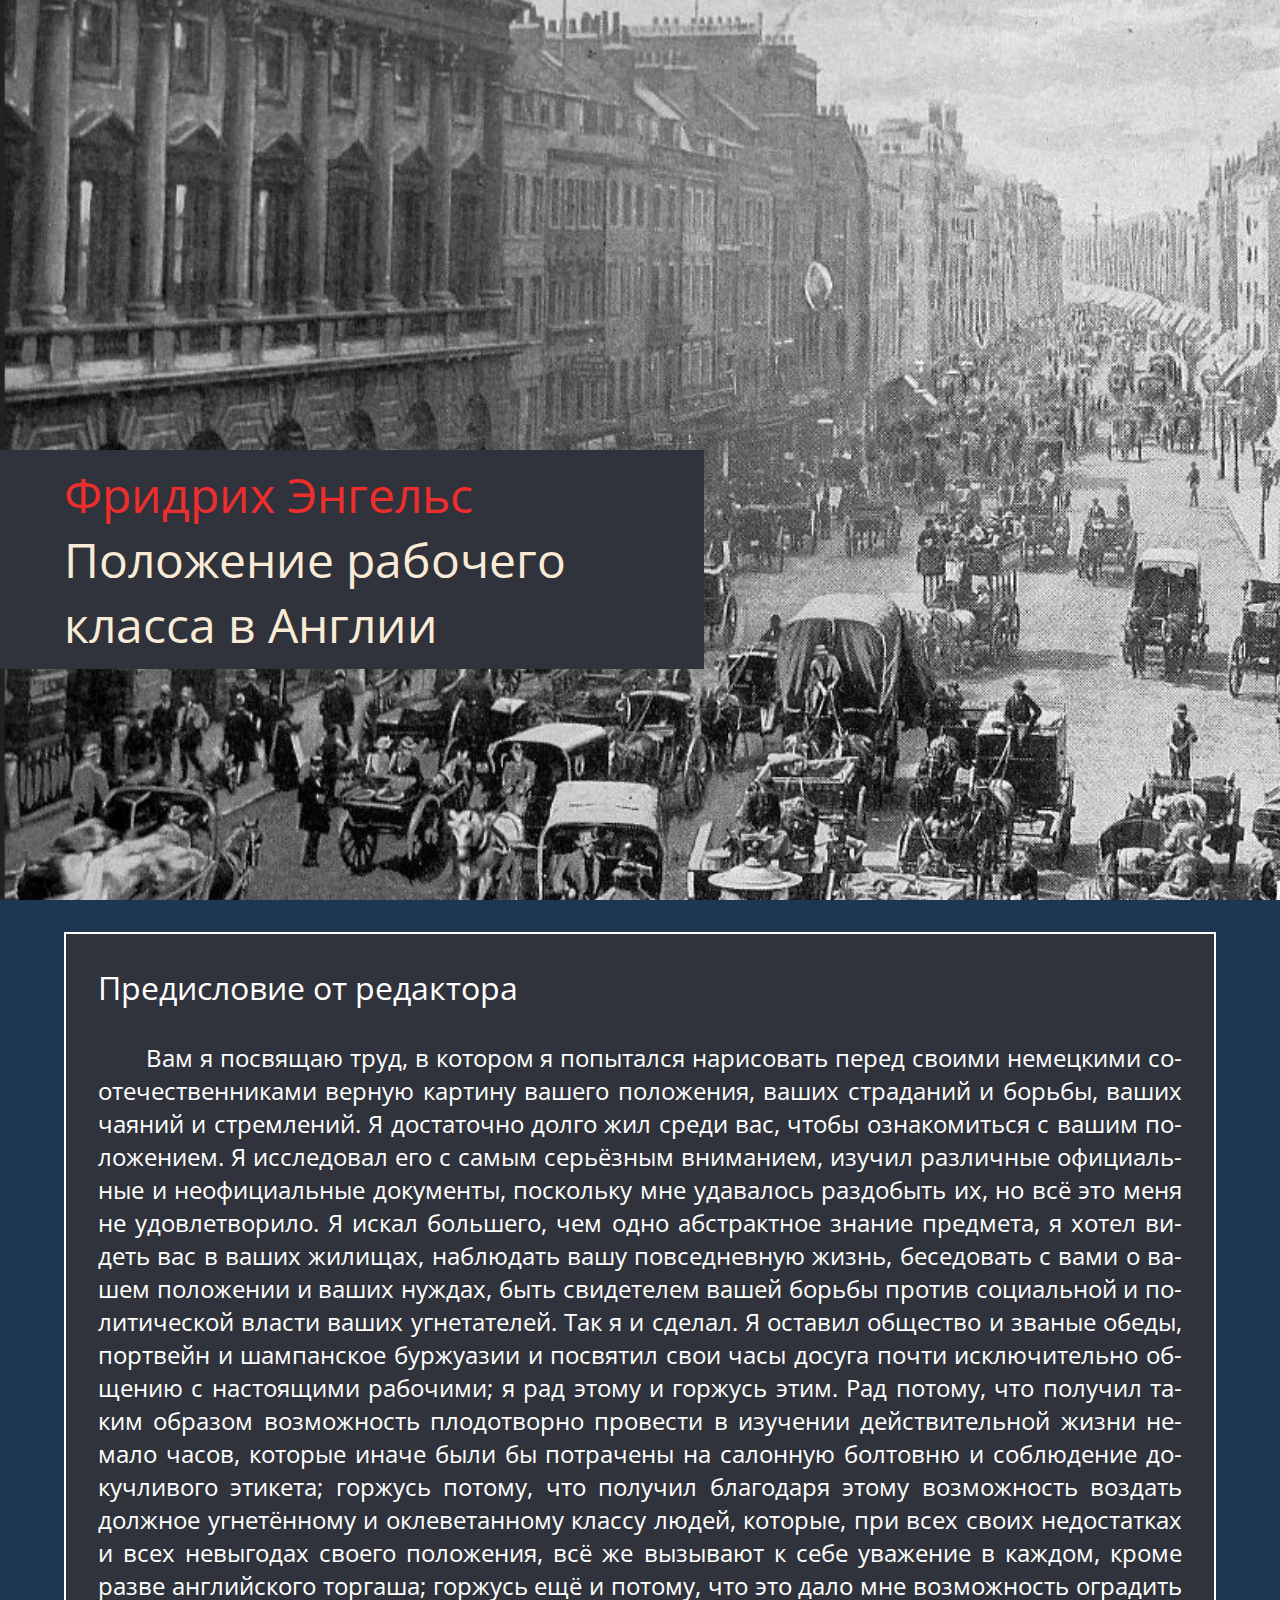
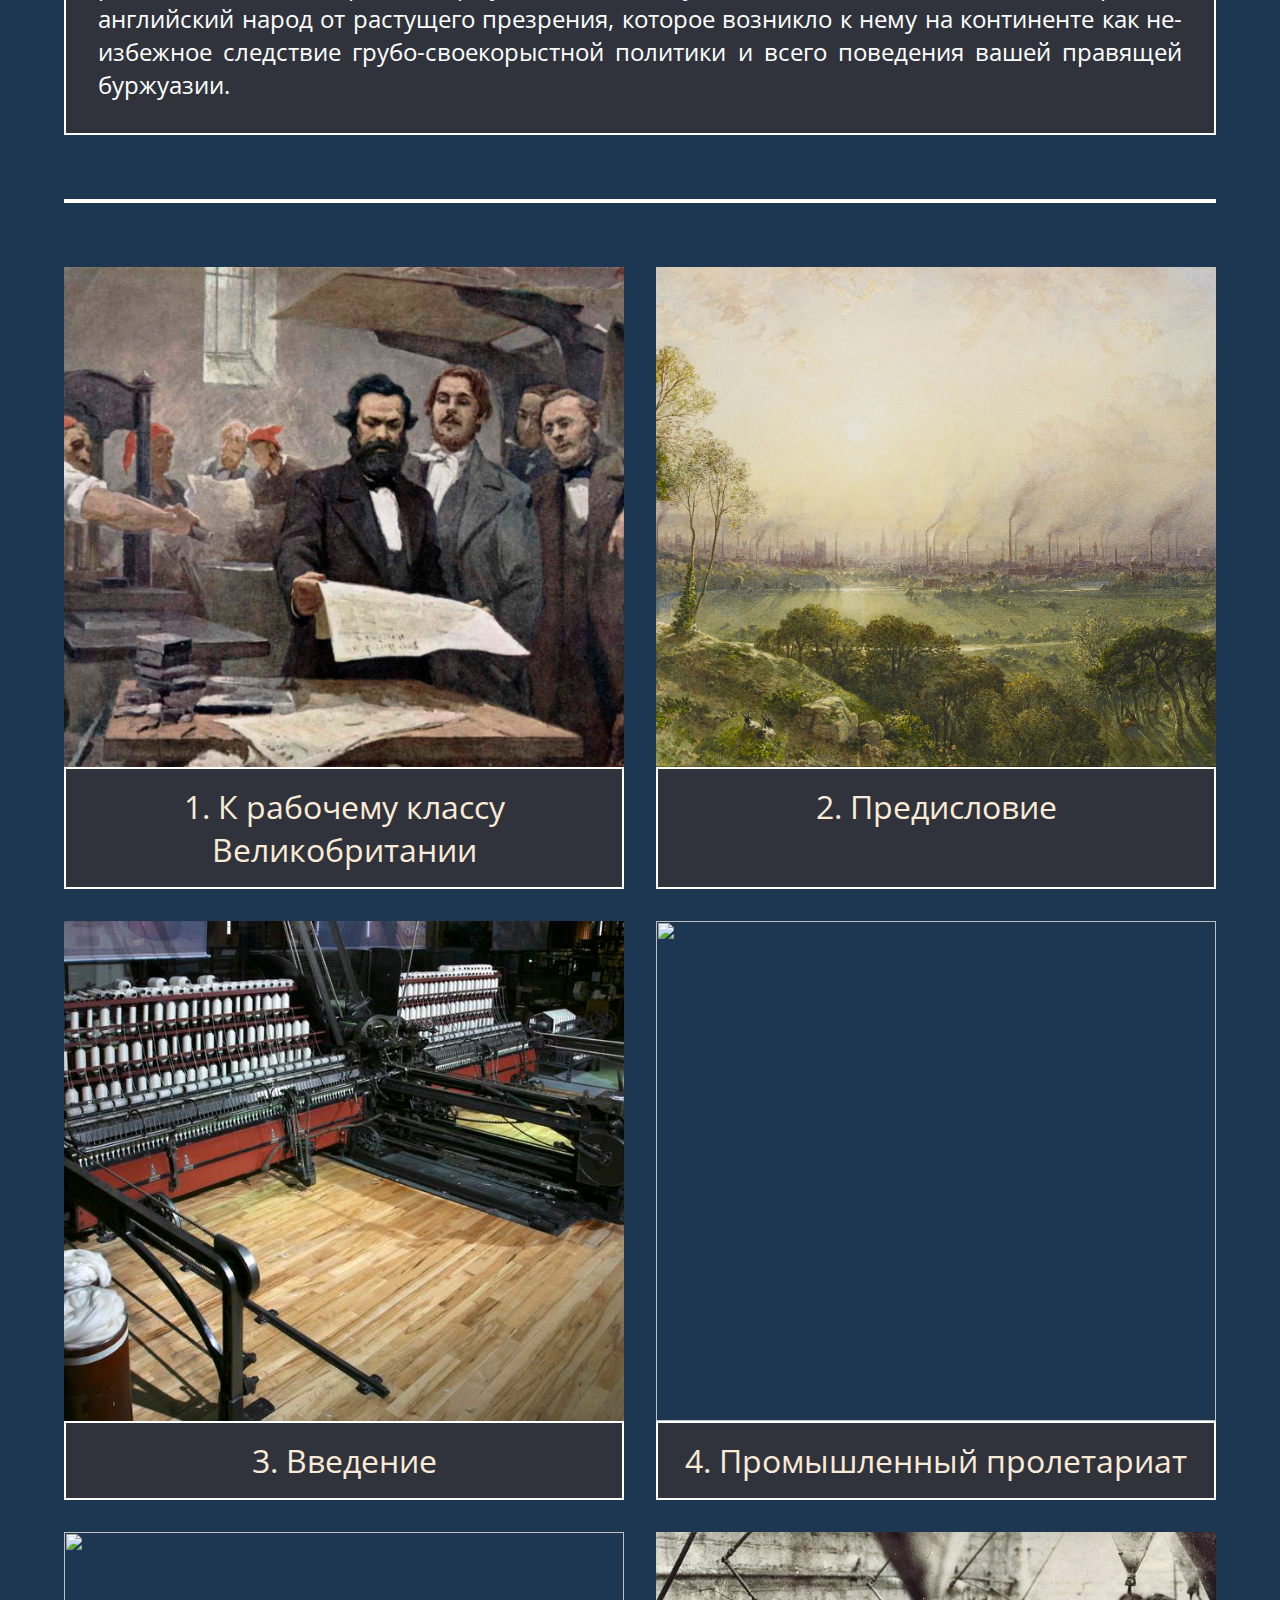
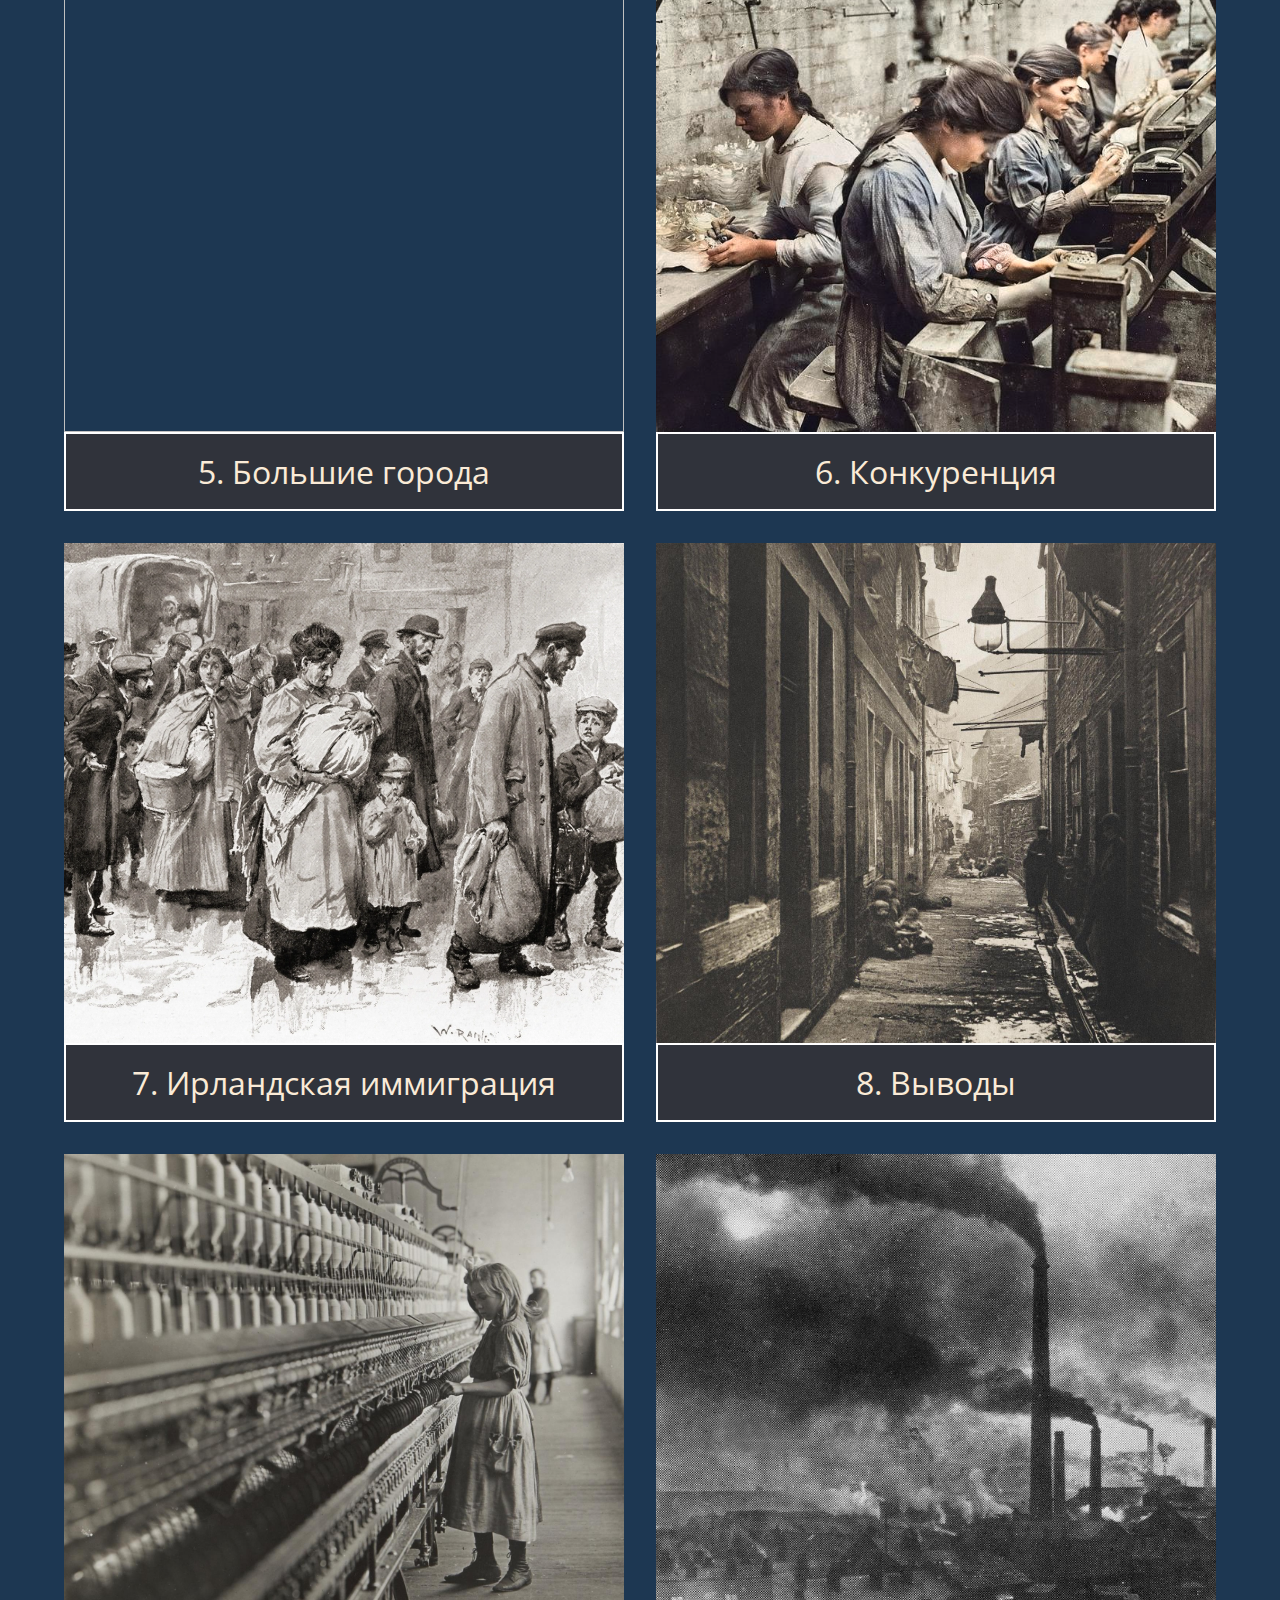
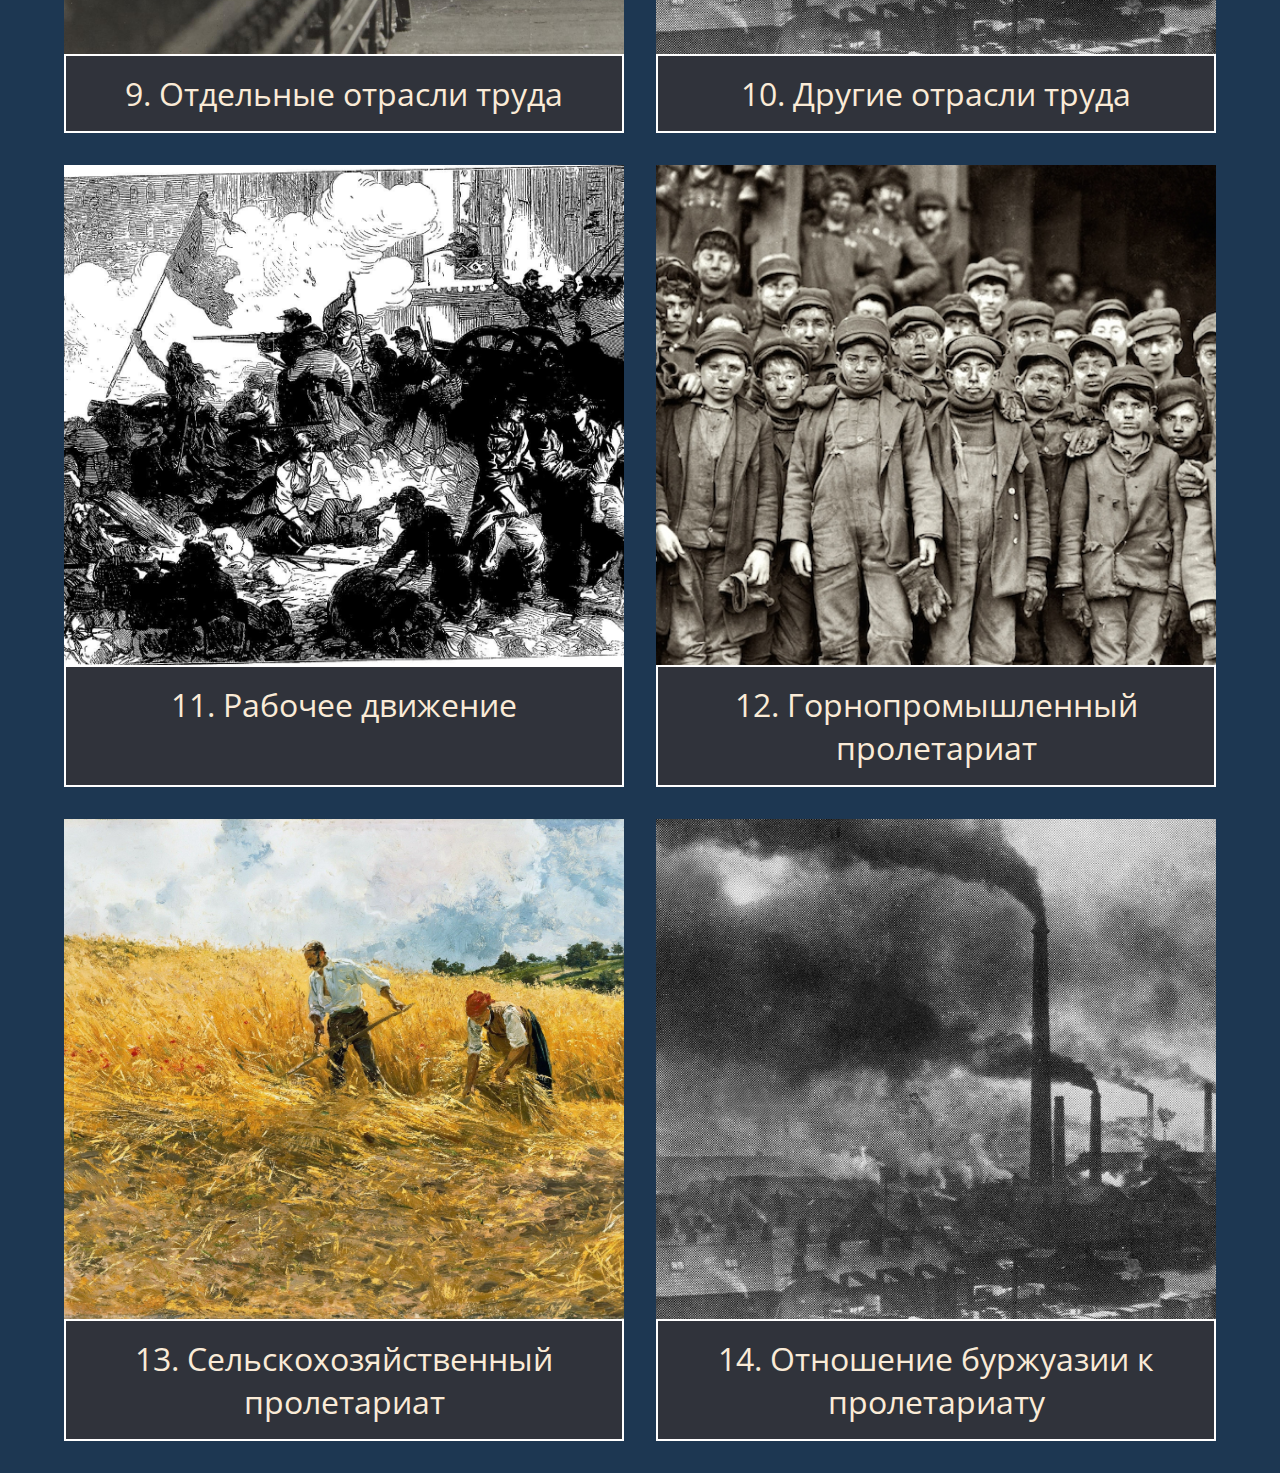
==== index.html @ 598a9b86 "fixes" ====
<!DOCTYPE html>
<html lang="ru">

<head>
    <meta charset="utf-8">

    <link rel="stylesheet" href="style.css">
    
    <link rel="preconnect" href="https://fonts.googleapis.com">
    <link rel="preconnect" href="https://fonts.gstatic.com" crossorigin>
    <link href="https://fonts.googleapis.com/css2?family=Open+Sans:wght@500&display=swap" rel="stylesheet"> 

    <title>Фридрих Энгельс. Положение рабочего класса в Англии</title>
</head>

<body>
<div class="book_header">
    <div class="book_header_inner">
        <p class="book_author">Фридрих Энгельс</p>
        <p class="book_name">Положение рабочего класса в Англии</p>
    </div>
</div>

<div class="foreword">
    <div class="foreword_header">
        Предисловие от редактора
    </div>
    
    <div class="foreword_text">
        Вам я посвящаю труд, в котором я попытался нарисовать перед своими немецкими соотечественниками верную картину вашего положения, ваших страданий и борьбы, ваших чаяний и стремлений. Я достаточно долго жил среди вас, чтобы ознакомиться с вашим положением. Я исследовал его с самым серьёзным вниманием, изучил различные официальные и неофициальные документы, поскольку мне удавалось раздобыть их, но всё это меня не удовлетворило. Я искал большего, чем одно абстрактное знание предмета, я хотел видеть вас в ваших жилищах, наблюдать вашу повседневную жизнь, беседовать с вами о вашем положении и ваших нуждах, быть свидетелем вашей борьбы против социальной и политической власти ваших угнетателей. Так я и сделал. Я оставил общество и званые обеды, портвейн и шампанское буржуазии и посвятил свои часы досуга почти исключительно общению с настоящими рабочими; я рад этому и горжусь этим. Рад потому, что получил таким образом возможность плодотворно провести в изучении действительной жизни немало часов, которые иначе были бы потрачены на салонную болтовню и соблюдение докучливого этикета; горжусь потому, что получил благодаря этому возможность воздать должное угнетённому и оклеветанному классу людей, которые, при всех своих недостатках и всех невыгодах своего положения, всё же вызывают к себе уважение в каждом, кроме разве английского торгаша; горжусь ещё и потому, что это дало мне возможность оградить английский народ от растущего презрения, которое возникло к нему на континенте как неизбежное следствие грубо-своекорыстной политики и всего поведения вашей правящей буржуазии. 
    </div>
</div>

<div class="border"></div>

<div class="contents">
    <a href="chapters/chapter_1.html"  class="content_box">
        <div class="mini_chapter_image">
            <img src="pictures/MarxEngels.jpg" />
        </div>

        <div class="content_chapter">
            1. К рабочему класcу Великобритании
        </div>
    </a>

    <a href="chapters/chapter_2.html"  class="content_box">
        <div class="mini_chapter_image">
            <img src="pictures/manchester.jpg" />
        </div>

        <div class="content_chapter">
            2. Предисловие
        </div>
    </a>

    <a href="chapters/chapter_3.html"  class="content_box">
        <div class="mini_chapter_image">
            <img src="pictures/The_Spinning_Mule.jpg" />
        </div>
        
        <div class="content_chapter">
            3. Введение
        </div>
    </a>

    <a href="chapters/chapter_4.html"  class="content_box">
        <div class="mini_chapter_image">
            <img src="pictures/mill.jpg" />
        </div>

        <div class="content_chapter">
            4. Промышленный пролетариат
        </div>
    </a>

    <a href="chapters/chapter_5.html"  class="content_box">
        <div class="mini_chapter_image">
            <img src="pictures/John_MacVicar_Anderson_Parlament.jpg" />
        </div>

        <div class="content_chapter">
            5. Большие города
        </div>
    </a>

    <a href="chapters/chapter_6.html"  class="content_box">
        <div class="mini_chapter_image">
            <img src="pictures/womens.jpg" />
        </div>

        <div class="content_chapter">
            6. Конкуренция
        </div>
    </a>

    <a href="chapters/chapter_7.html"  class="content_box">
        <div class="mini_chapter_image">
            <img src="pictures/refugees.webp" />
        </div>

        <div class="content_chapter">
            7. Ирландская иммиграция
        </div>
    </a>

    <a href="chapters/chapter_8.html"  class="content_box">
        <div class="mini_chapter_image">
            <img src="pictures/glasgow_1.jpg" />
        </div>

        <div class="content_chapter">
            8. Выводы
        </div>
    </a>

    <a href="chapters/chapter_9.html"  class="content_box">
        <div class="mini_chapter_image">
            <img src="pictures/child_2.jpg" />
        </div>

        <div class="content_chapter">
            9. Отдельные отрасли труда
        </div>
    </a>

    <a href="chapters/chapter_10.html"  class="content_box">
        <div class="mini_chapter_image">
            <img src="pictures/london.avif" />
        </div>

        <div class="content_chapter">
            10. Другие отрасли труда
        </div>
    </a>

    <a href="chapters/chapter_11.html"  class="content_box">
        <div class="mini_chapter_image">
            <img src="pictures/workers.jpg" />
        </div>

        <div class="content_chapter">
            11. Рабочее движение
        </div>
    </a>

    <a href="chapters/chapter_12.html"  class="content_box">
        <div class="mini_chapter_image">
            <img src="pictures/miners.jpg" />
        </div>

        <div class="content_chapter">
            12. Горнопромышленный пролетариат
        </div>
    </a>


    <a href="chapters/chapter_13.html"  class="content_box">
        <div class="mini_chapter_image">
            <img src="pictures/harvest.jpg" />
        </div>

        <div class="content_chapter">
            13. Сельскохозяйственный пролетариат
        </div>
    </a>

    <a href="chapters/chapter_14.html"  class="content_box">
        <div class="mini_chapter_image">
            <img src="pictures/london.avif" />
        </div>

        <div class="content_chapter">
            14. Отношение буржуазии к пролетариату
        </div>
    </a>

</div>
</body>
</html>
---- style.css ----
html, body, div, p
{
    margin: 0;
	padding: 0;
	border: 0;
    outline: 0;

    scroll-behavior: smooth;
}

body 
{
    background-color: #1D3752;
    font-family: 'Open Sans', 'DejaVu Sans', sans-serif;
}

/* ТИТУЛЬНАЯ СТРАНИЦА */
.book_header_inner
{    
    background-color: #30333B;
    color: antiquewhite;

    padding-left: 5%;

    width: 50%;

    font-size: 3rem;

    text-align: left;
}

.book_header 
{
    padding-top: 50vh;
    /* padding-bottom: 15em; */
    background-image: url("pictures/book_header.jpg");
    background-size: cover;

    margin-bottom: 2em;    
    height: 50vh;
}

.book_image
{
    width: 100%;
    object-fit: cover;
    font-size: 0;
}

.contents
{
    display: grid;
    grid-template-columns: 1fr 1fr;
    grid-template-rows: max-content;
    grid-column-gap: 1em;
    grid-row-gap: 1em;

    text-align: left;

    /* background-color: #30333B; */
    color: antiquewhite;

    padding: 2em 5% 1em 5%;

    font-size: 200%;
}

.content_box
{
    display: flex;
    flex-flow: column;
    height: 100%;
}

.content_box:hover
{
    transform: scale(1.01);
    filter: brightness(50%);
}

a:link
{
    color: antiquewhite;
    text-decoration: none;
}

a:visited
{
    color: antiquewhite;
    text-decoration: none;
}

.mini_chapter_image
{
    font-size: 0;
}



.mini_chapter_image > img
{
    width: 100%;
    height: 500px;
    object-fit: cover;
}

.content_chapter
{
    display: block;

    background-size: cover;

    background-color: #30333B;

    border-color: white;
    border-style: solid;
    border-width: 2px;

    padding: 0.5em;
    /* margin-bottom: 2em; */

    text-align: center;
    height: 100%;
}

/* #chapter_1
{
    background-image: url("pictures/london.avif");
} */

.author_picture
{
    padding: 4.0%;
}

ol
{
    display: inline-block;
}

ol > li
{
    padding: 1.0%;
}

.book_author
{
    padding-top: 0.25em;
    color: #EE2D2D;
}

.book_name
{
    padding-bottom: 0.25em;
}

.foreword 
{
    padding: 2em;

    margin-left: 5%;
    margin-right: 5%;

    border-style: solid;
    border-width: 2px;
    border-color: white;

    background-color: #30333B;
    color: white;
}

.foreword_header
{
    font-size: 200%;

    padding-bottom: 1em;

    /* border-style: solid;
    border-width: 1px;
    border-color: white; */
}

.foreword_text
{
    font-size: 150%;
    text-indent: 2em;
    text-align: justify;

    hyphens: auto;
    -webkit-hyphens: auto;
    -moz-hyphens: auto;
    -ms-hyphens: auto;
}

.border
{
    margin-top: 4em;
    margin-left: 5%;
    margin-right: 5%;

    border-style: solid;
    border-width: 2px;
    border-color: white;
}

/* ОСНОВНАЯ ЧАСТЬ */
/*  */
.chapter_image
{
    margin: 1% 2% 0% 2%;
    font-size: 0;
    background-color: #F4F4F4;

    border-style: solid;
    border-width: 1px;
    box-shadow: 7px 7px 5px #B7B7B7;
}

.chapter_image > img
{
    width: 100%;
    object-fit: cover;
}

/*  */
.chapter {
    background-color: #F4F4F4;

    margin: 0 2% 2% 2%;
    padding: 2.0%;

    font-size: 1.5em;
    text-align: justify;

    hyphens: auto;
    -webkit-hyphens: auto;
    -moz-hyphens: auto;
    -ms-hyphens: auto;

    border-style: solid;
    border-width: 1px;
    box-shadow: 7px 7px 5px #B7B7B7;
}
  
/*  */
.header
{
    padding-bottom: 0.5%;

    font-size: 200%;
    border-bottom-style: solid;
    border-bottom-width: 2px;

    text-align: left;
}


/*  */
.inline_citation
{
    background-color: #424550;
    color: antiquewhite;

    padding: 0.25%;
    margin: 0.25%;

    /* display: inline-block; */
}

.chapter > .paragraph, .first_paragraph {
    /* word-spacing: 100%; */

    margin-top: 1.5em;
    text-indent: 2.2em;
}

.chapter > .first_paragraph
{
    margin-top: 1.0em;
}

/*  */
.citation
{
    display: block;
    background-color: #424550;
    color: antiquewhite;

    box-shadow: 0px 0px 7px #505050;

    padding: 2.0%;
    margin-left: -2%;
    margin-right: -2%;

    margin-top: 1.5em;
    /* margin-bottom: 1em; */

    /* border-style: solid;
    border-width: 2px 0 2px 0; */

    /* width: 90%; */
    /* font-size: 0.9em; */
    text-indent: 0;

    hyphens: auto;
    -webkit-hyphens: auto;
    -moz-hyphens: auto;
    -ms-hyphens: auto;
}

.first_paragraph::first-letter {
    font-size: 200%;
    background-color: #424550;
    color: antiquewhite;
    padding: 0.1em;
    padding-top: 0.1em;
    padding-bottom: 0.1em;
    margin: 0.1em;
}

.grid-2-2
{
    display: flex;
    flex-wrap: wrap;
}

.picture
{
    display: block;
    float: right;
    /* padding: 0.5%; */
    margin: 1.5em 0 0.5em 1em;

    /* background-color: antiquewhite; */
    width: 50%;
}

.small_picture
{
    width: 30%;
}

.small_picture_40
{
    width: 40%;
}

.small_picture_50
{
    width: 50%;
}

.full_picture
{
    width: 100%;
    float: none;
    margin: 1em 0 1em 0;
}

.picture_description
{
    font-size: 0.9em;
    padding: 0.5em 1em 0em 1em;
}

.to_left
{
    float: left;
    margin: 2% 2% 1% 0%;
    margin: 1.5em 1em 0.5em 0;
}

.picture > img
{
    width: 100%; 
    height: auto; 
}

table
{
    font-size: 1.25em;
    width: 80%;
    margin-top: 2%;
    margin-bottom: 2%; 
    margin-left: auto;
    margin-right: auto;
}

.superscript
{
    vertical-align: super;
    font-size: 0.7em;
}

.notes_header
{
    text-align: center;
    font-size: 150%;

    border-top-style: solid;
    border-top-width: 2px;
    border-top-color: black;

    margin-top: 1em;
    padding-top: 1em;
    padding-bottom: 0.5em;
}

@media only screen and (max-width: 1024px) {
    .header
    {
        /* font-size: 150%; */
        hyphens: auto;
    }

    .picture {
        float: none;
        margin: 1em -2% 0.5em -2%;
        width: auto;
    }

    .small_picture
    {
        margin-left: auto;
        margin-right: auto;
        width: 80%;
    }

    .to_left
    {
        float: none;
    }

    .citation
    {
        width: auto;
    }

    .chapter > .paragraph, .first_paragraph {
        margin-top: 2.0em;
        text-indent: 3.0em;
    }

    .small_header
    {
        font-size: 150%;
    }

    .book_header
    {
        padding-top: 15em;
        padding-bottom: 15em;
        height: auto;
    }

    .book_header_inner
    {
        width: auto;
    }
    
    .chapter
    {
        font-size: 1.75em;
    }

    .contents
    {
        grid-template-columns: 1fr;
        padding: 1.33em 5% 1em 5%;
        font-size: 300%;
    }
}
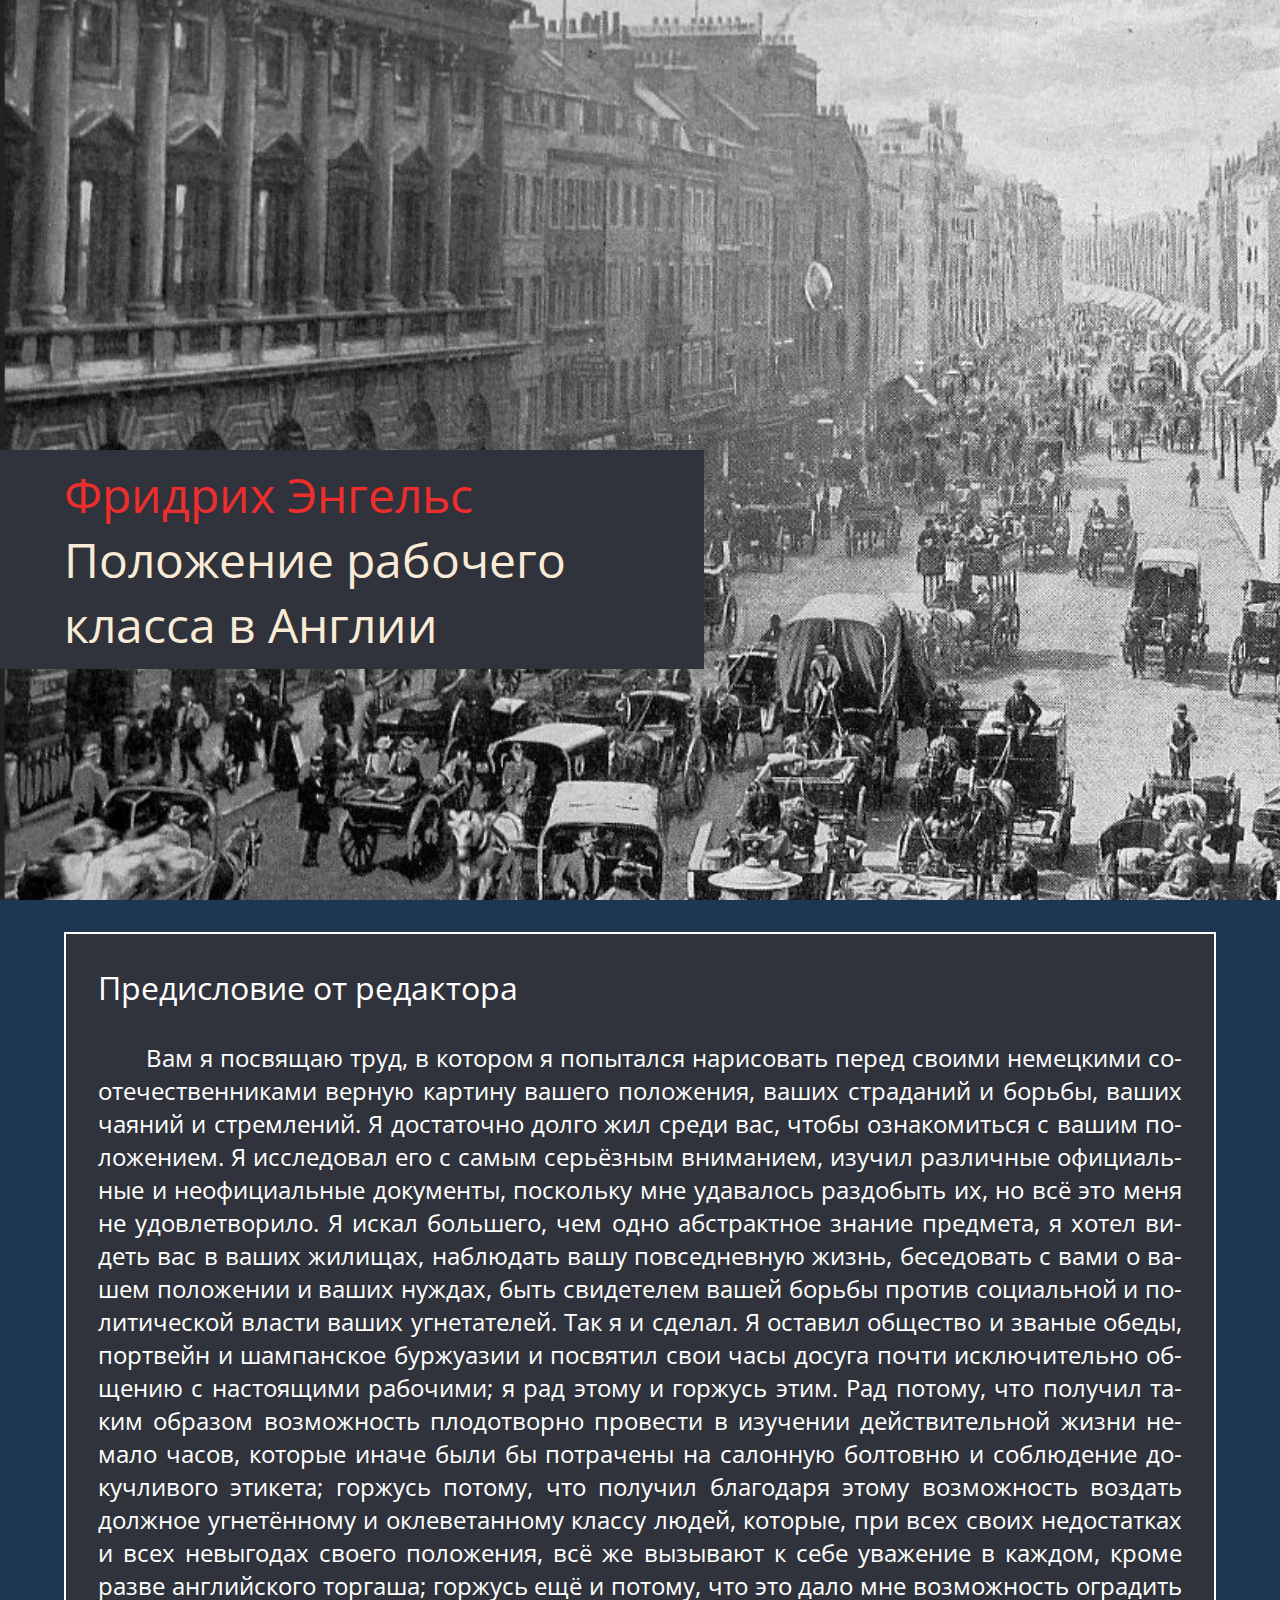
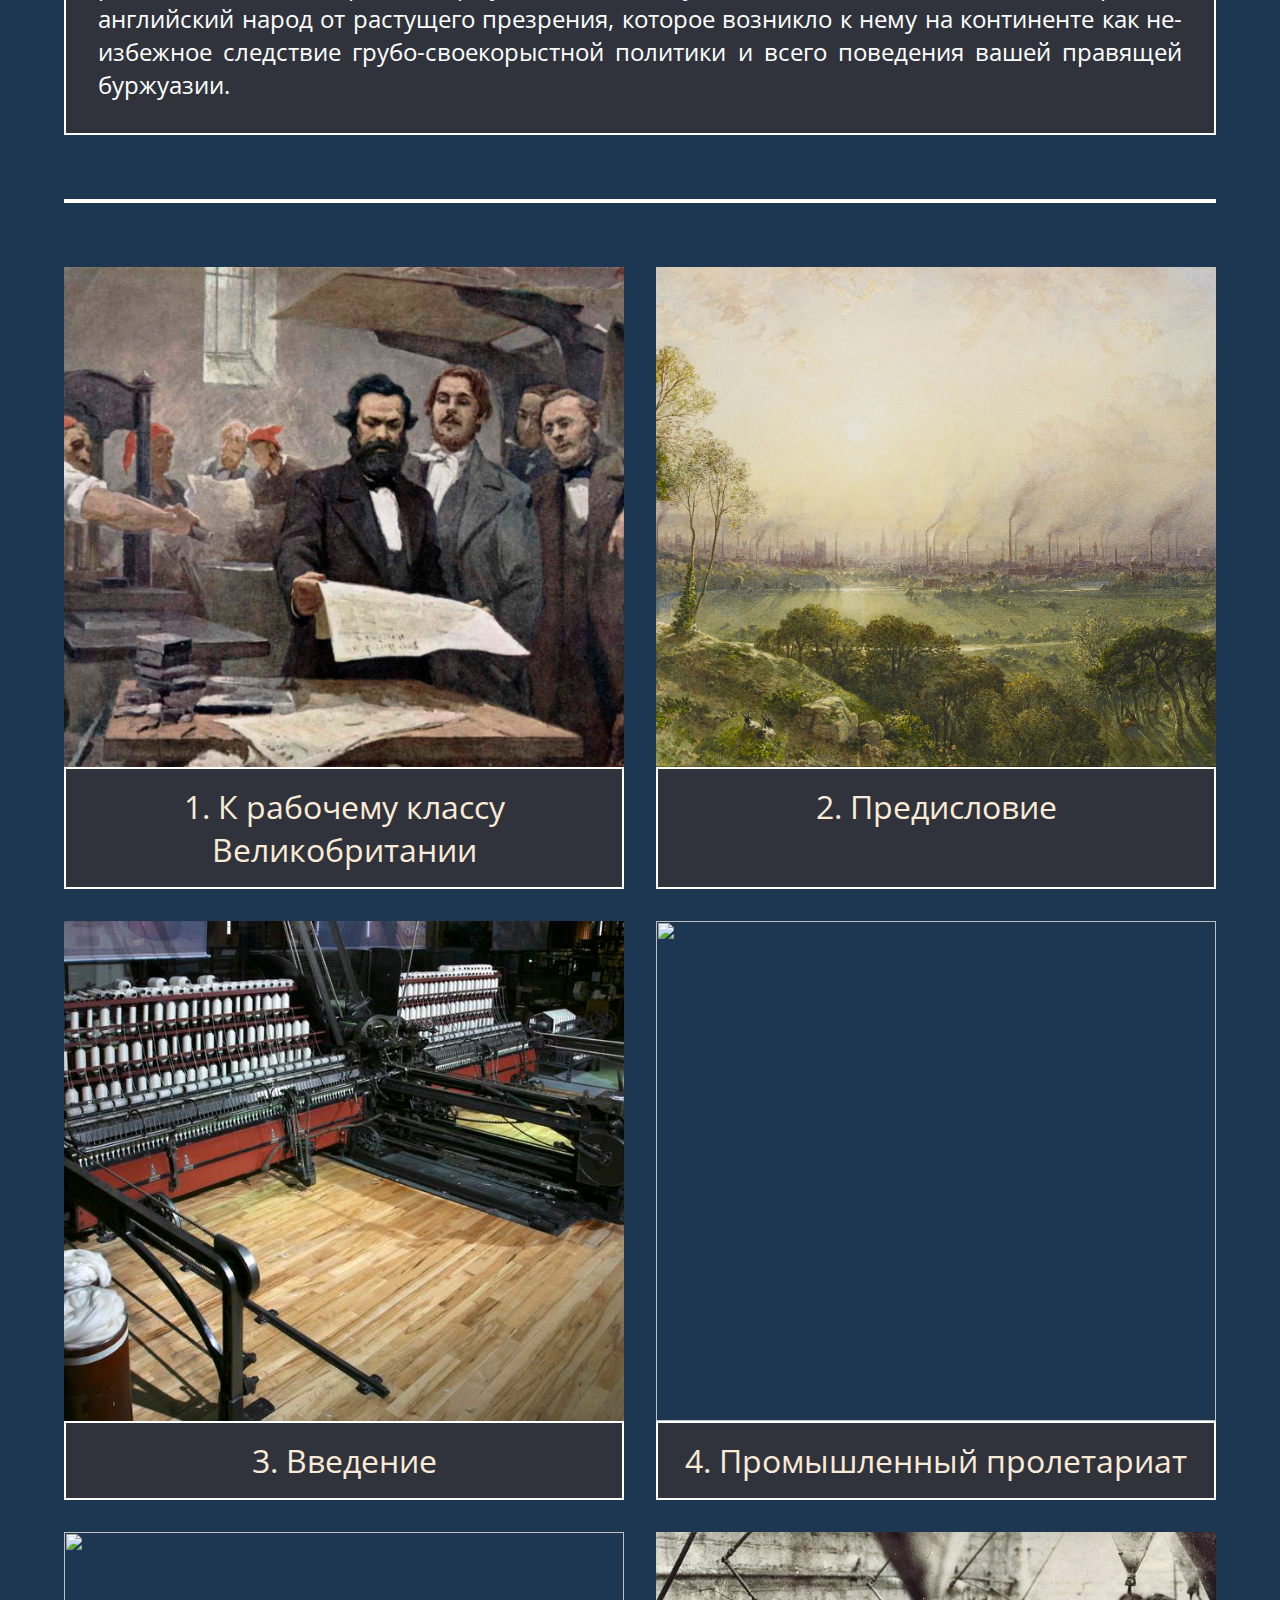
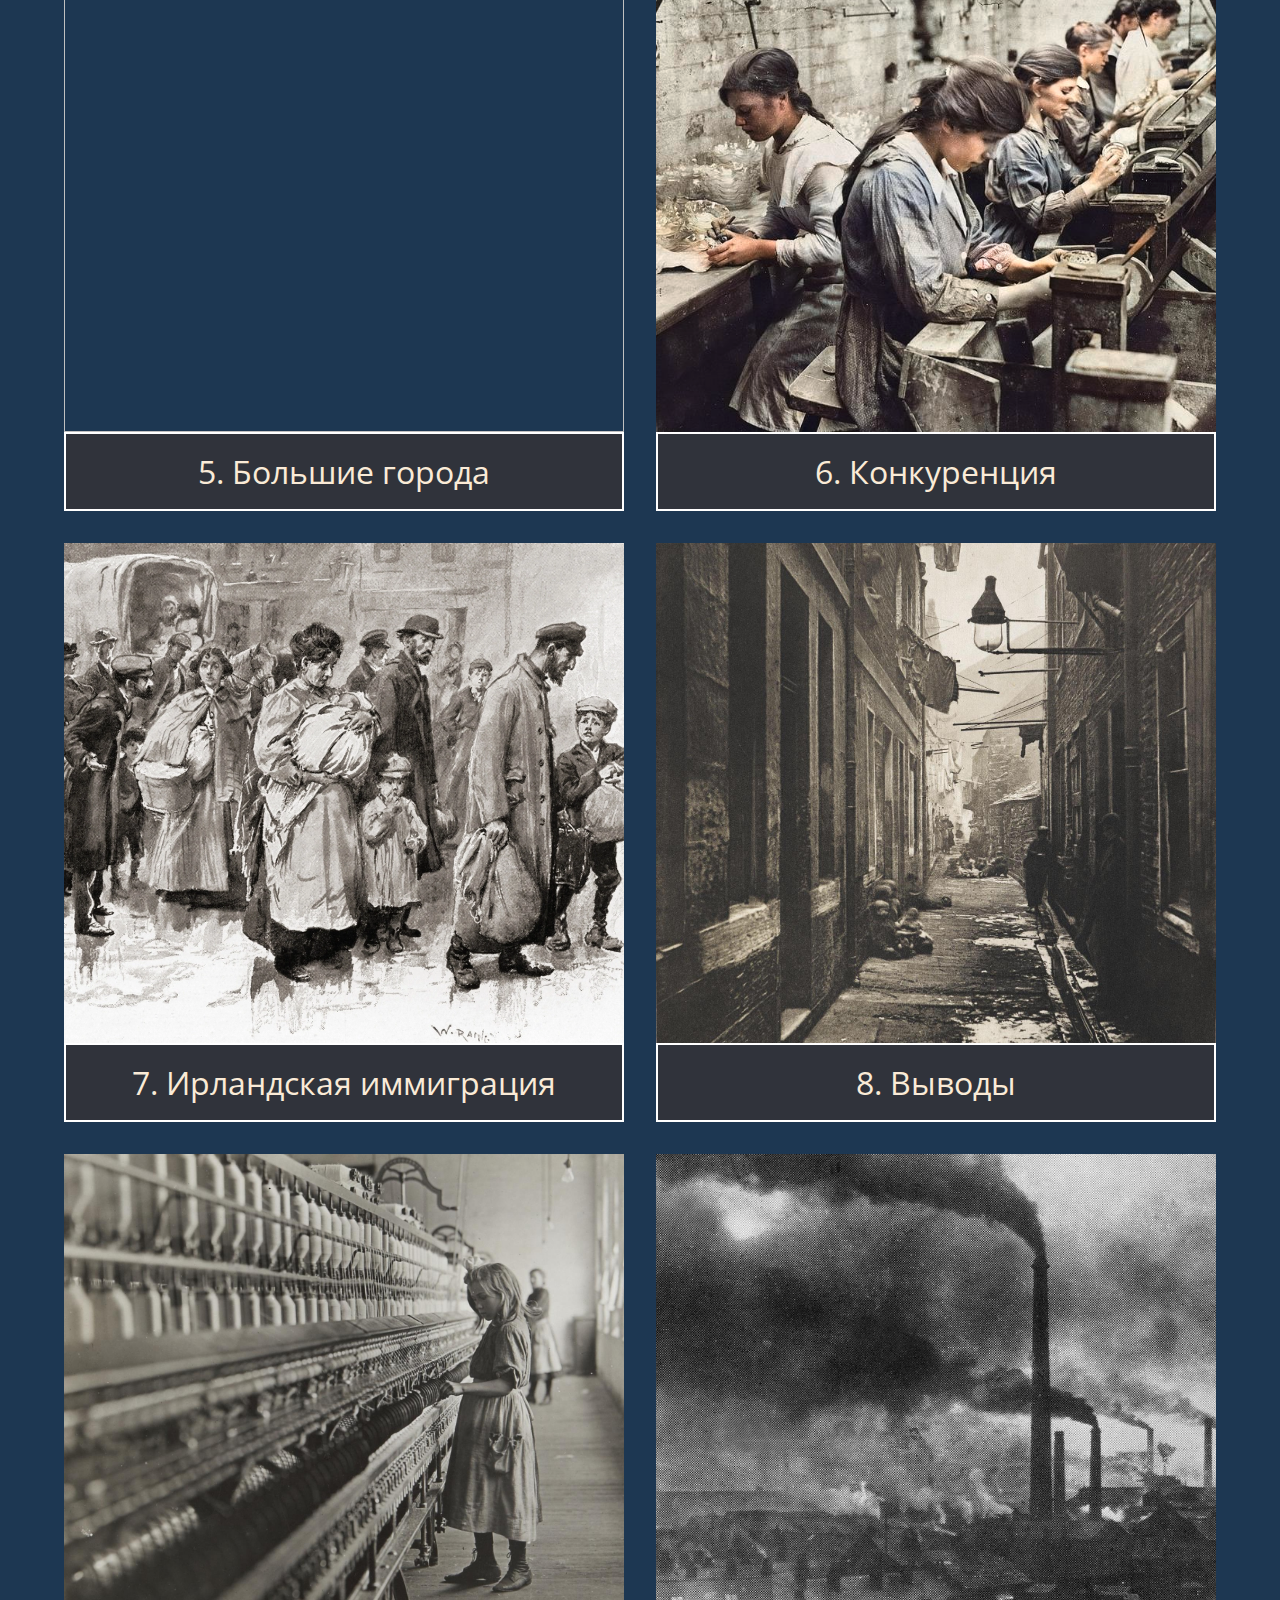
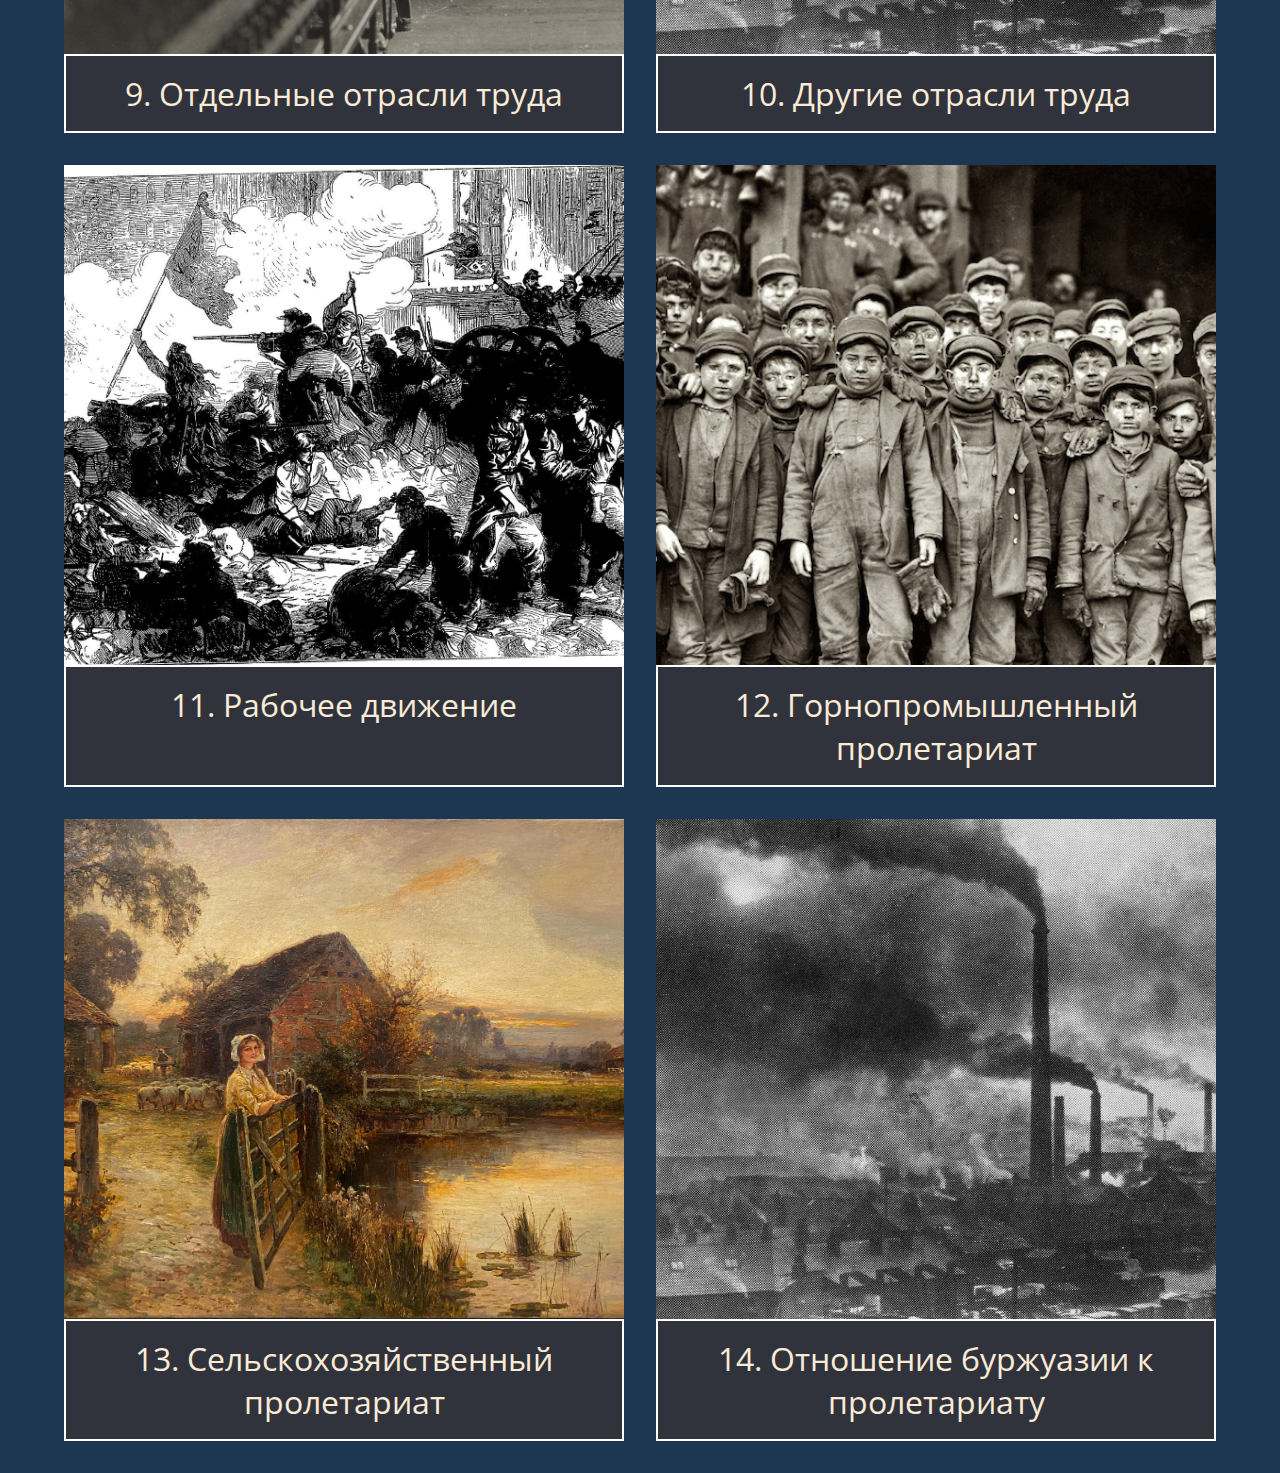
==== commit e6c00006: "fixes" ====
--- a/index.html
+++ b/index.html
@@ -157,7 +157,7 @@
 
     <a href="chapters/chapter_13.html"  class="content_box">
         <div class="mini_chapter_image">
-            <img src="pictures/harvest.jpg" />
+            <img src="pictures/Walbourn_Evening_in_Sussex.jpeg" />
         </div>
 
         <div class="content_chapter">
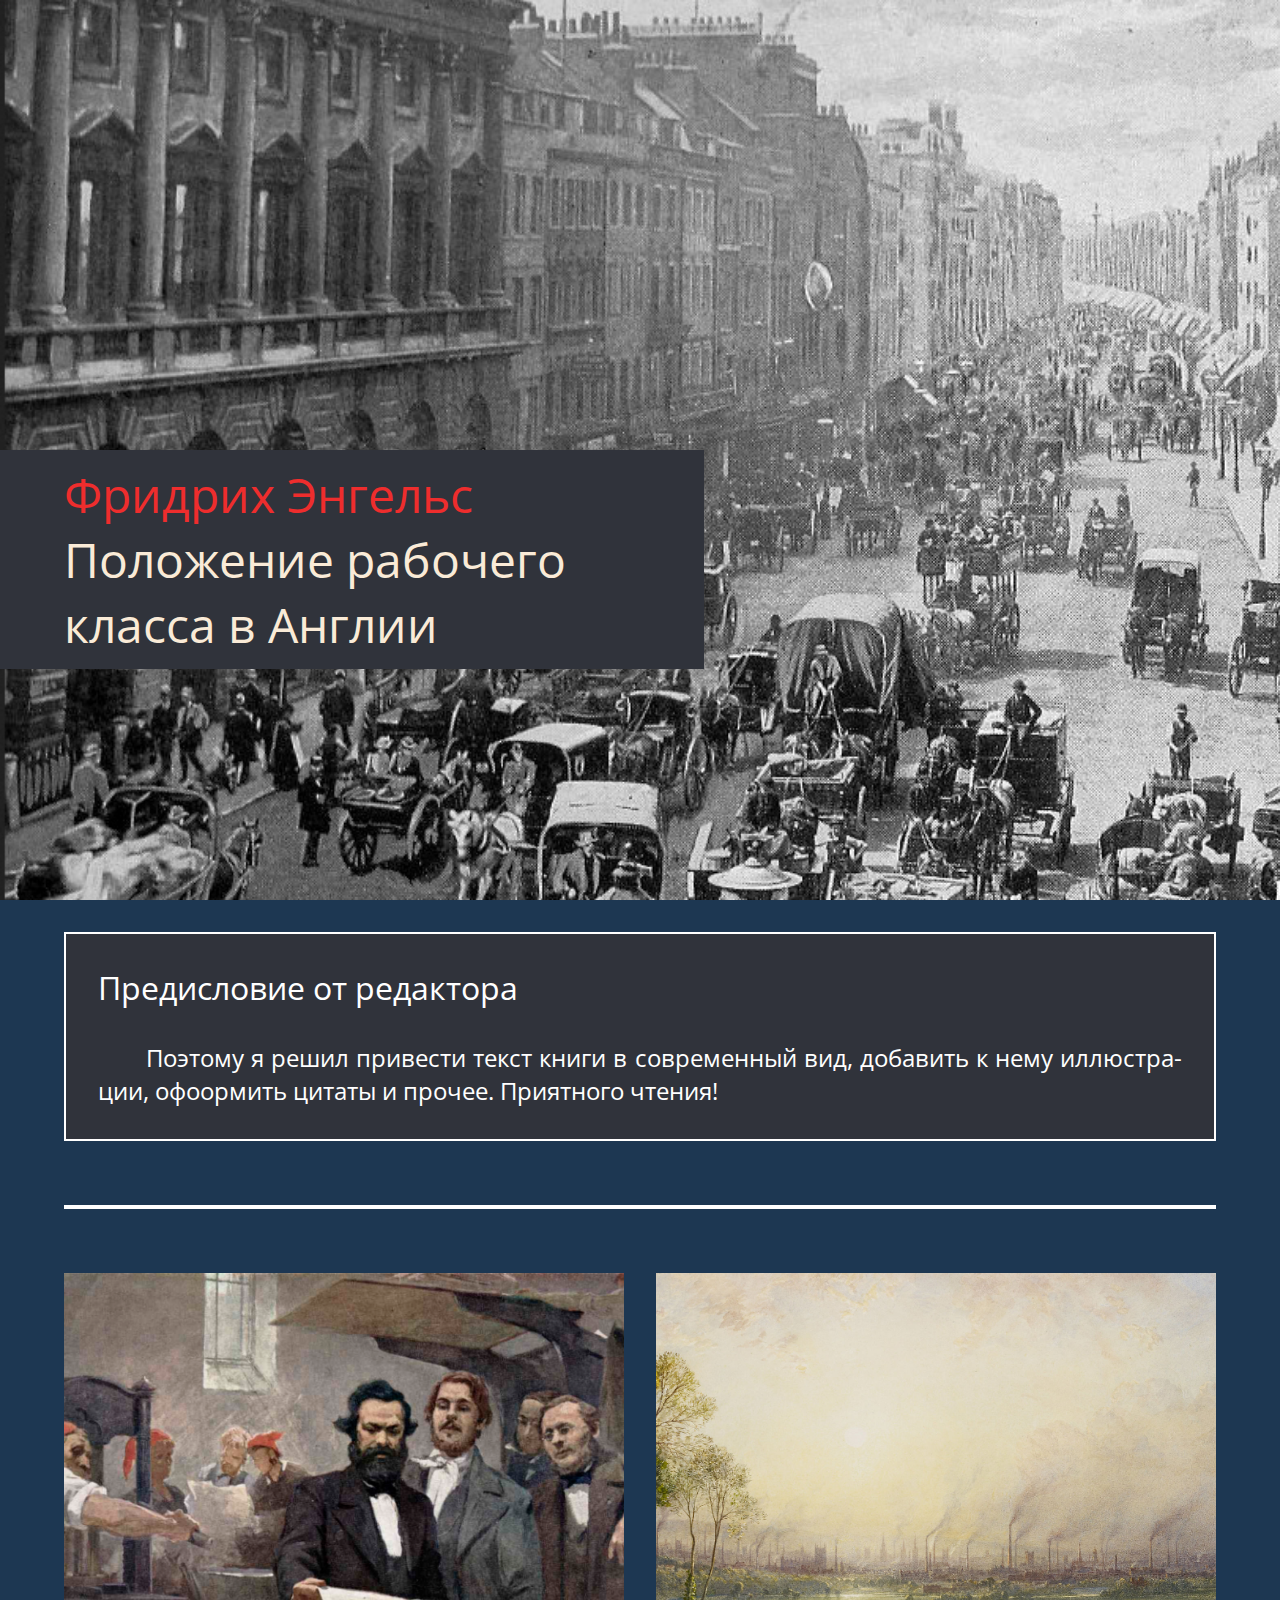
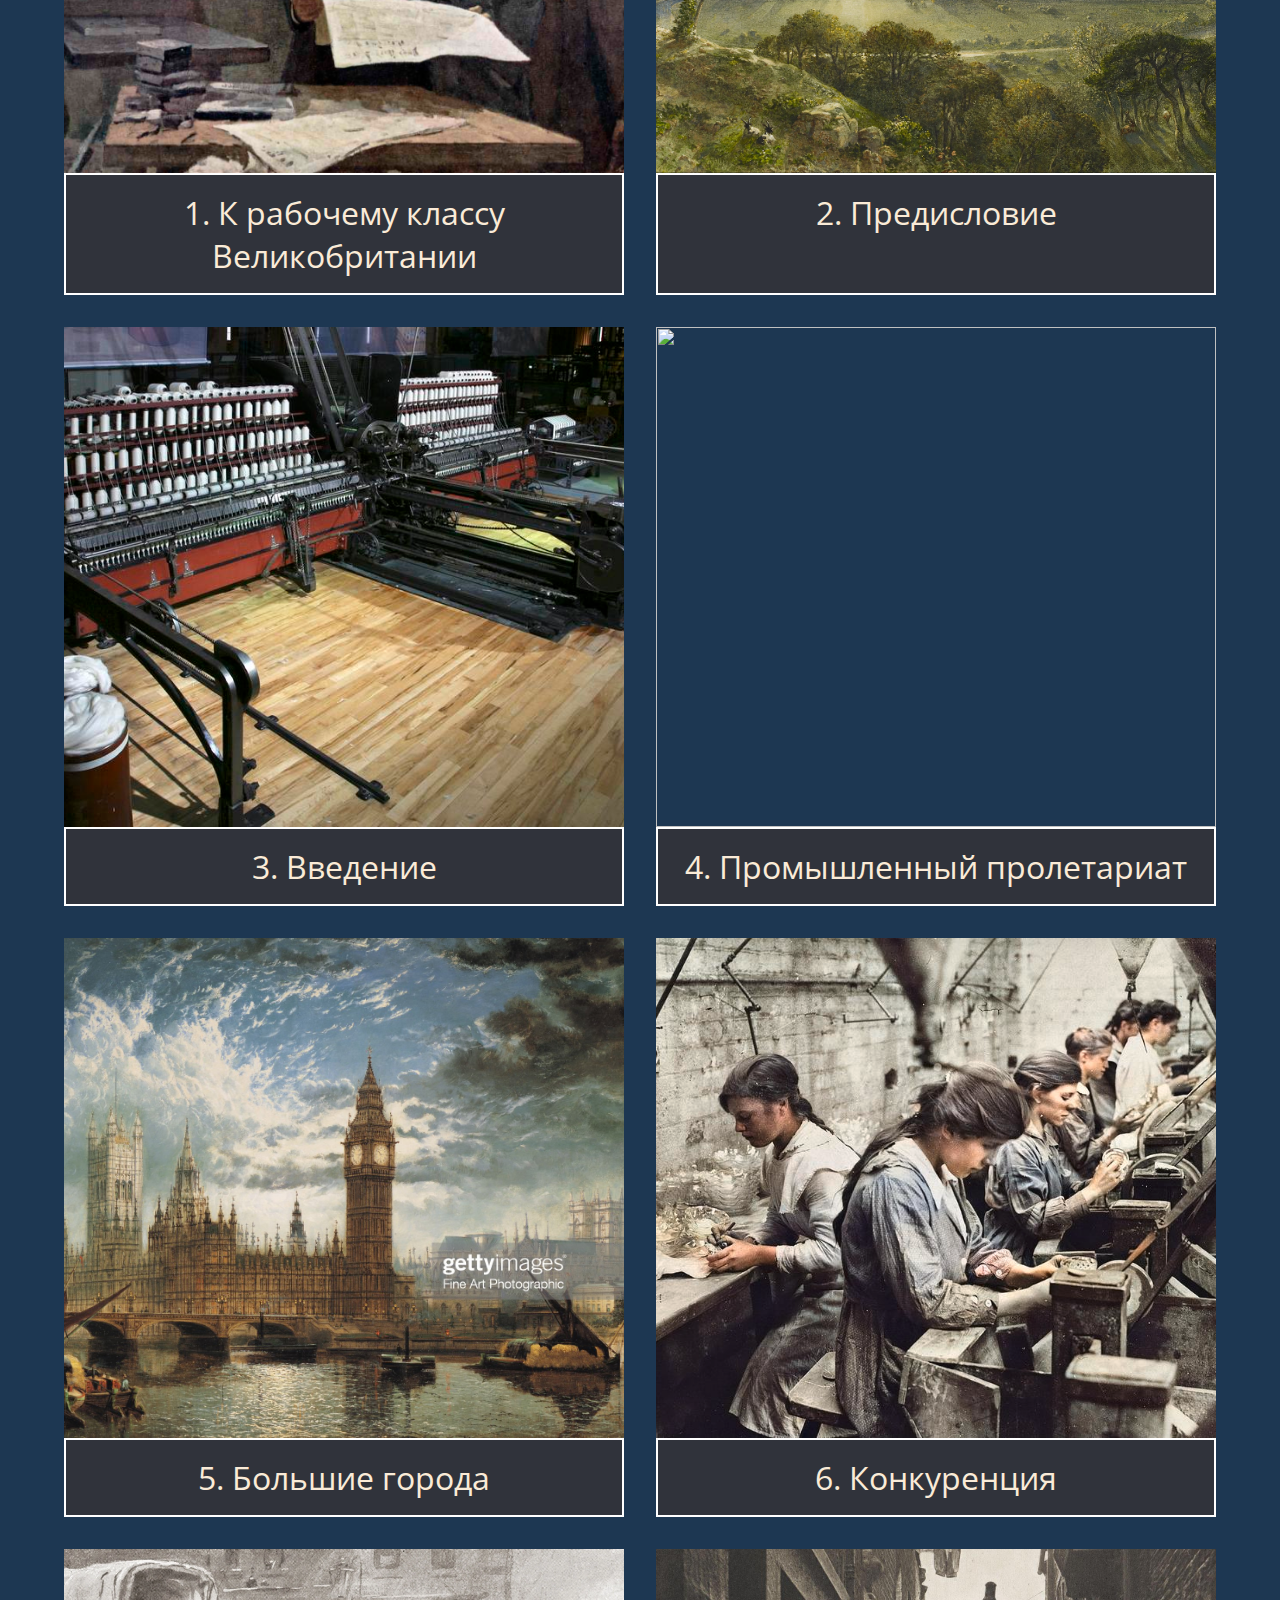
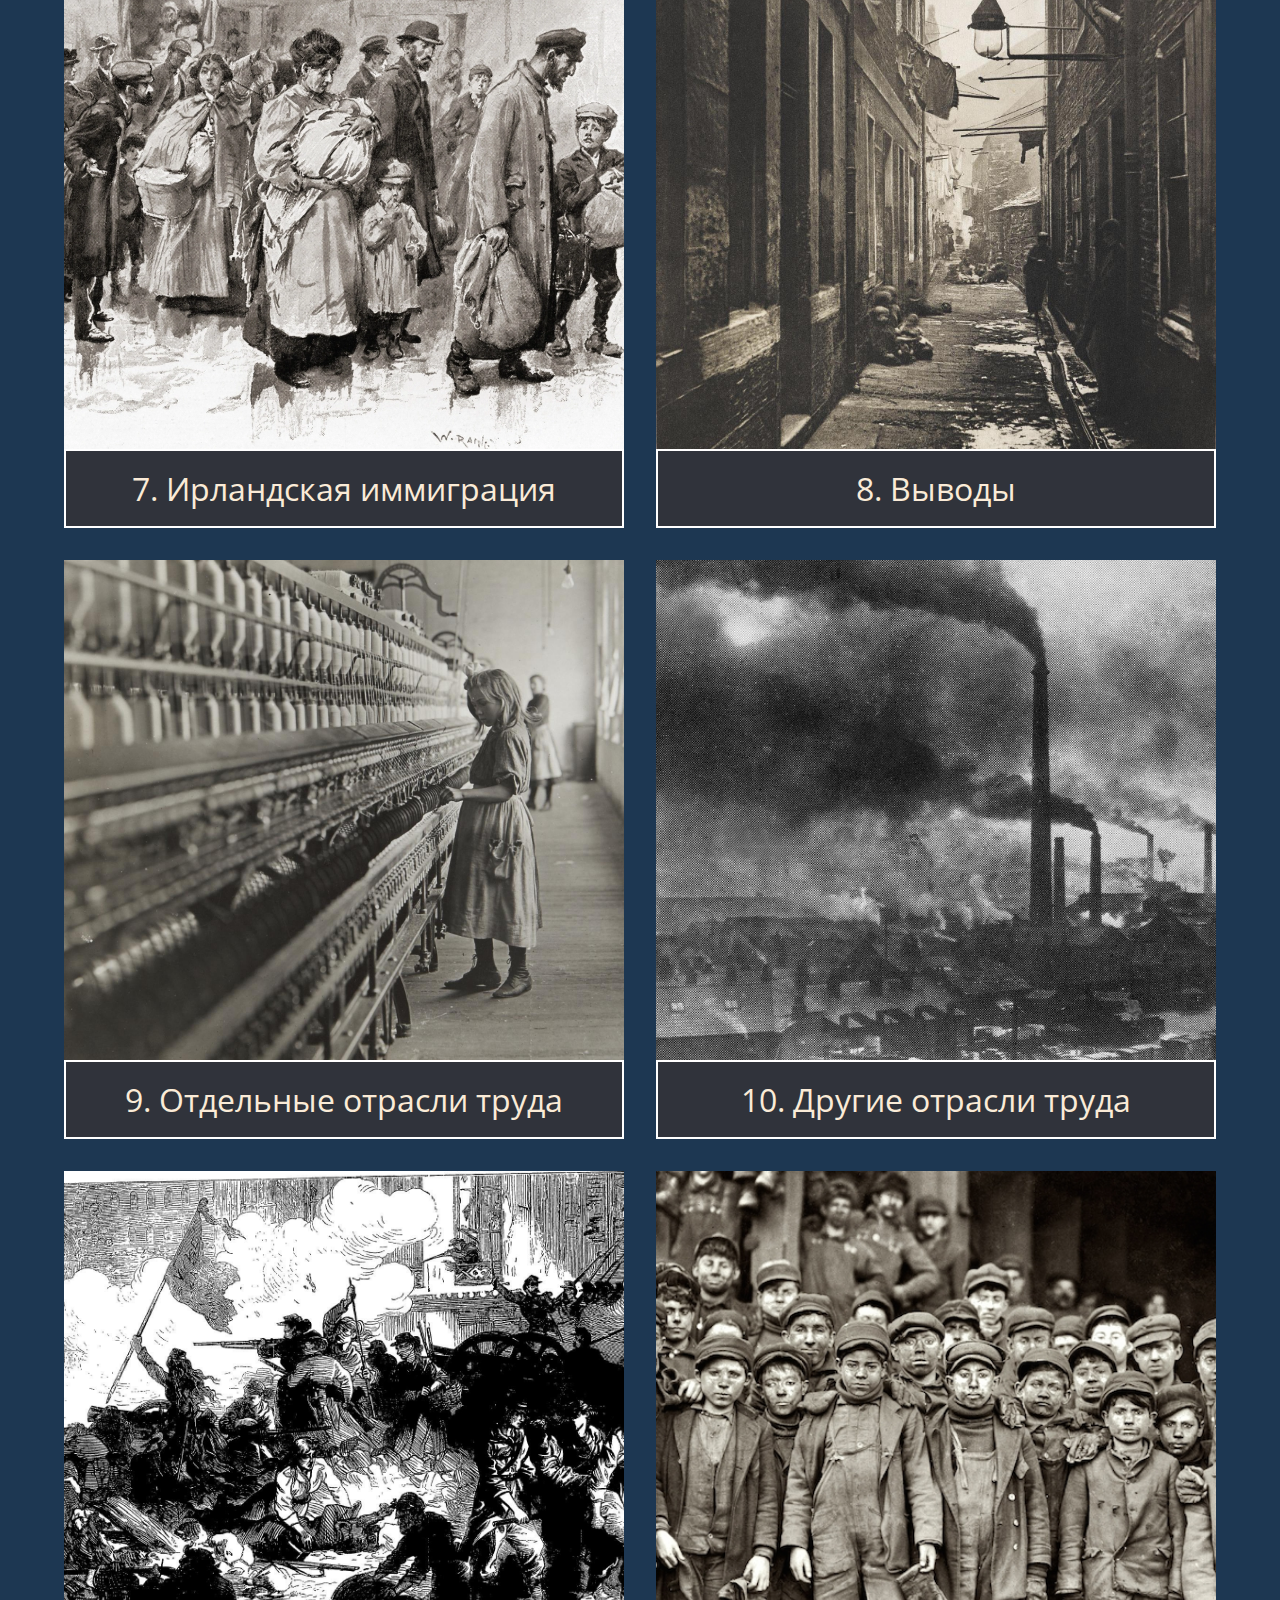
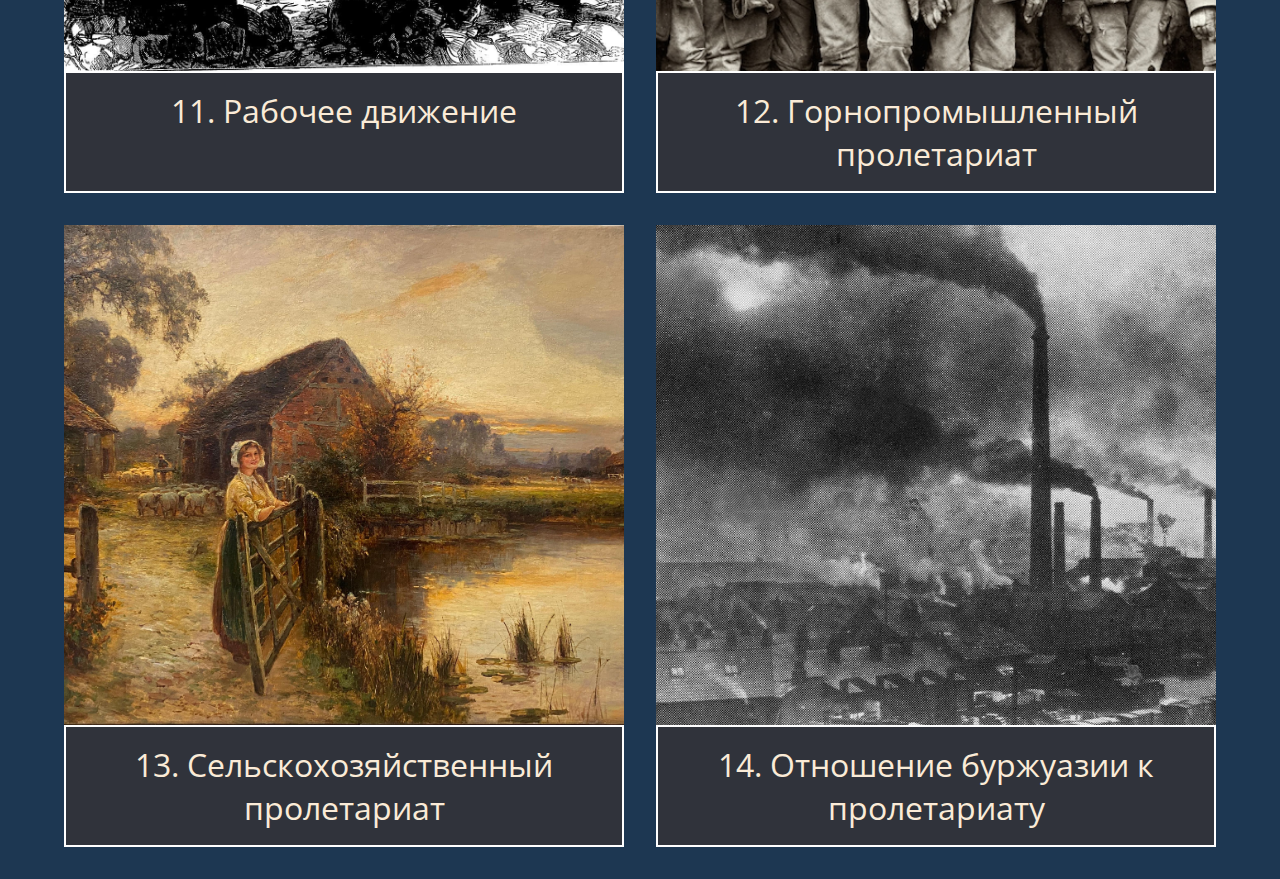
==== commit 62bdab5d: "fixes" ====
--- a/index.html
+++ b/index.html
@@ -27,7 +27,8 @@
     </div>
     
     <div class="foreword_text">
-        Вам я посвящаю труд, в котором я попытался нарисовать перед своими немецкими соотечественниками верную картину вашего положения, ваших страданий и борьбы, ваших чаяний и стремлений. Я достаточно долго жил среди вас, чтобы ознакомиться с вашим положением. Я исследовал его с самым серьёзным вниманием, изучил различные официальные и неофициальные документы, поскольку мне удавалось раздобыть их, но всё это меня не удовлетворило. Я искал большего, чем одно абстрактное знание предмета, я хотел видеть вас в ваших жилищах, наблюдать вашу повседневную жизнь, беседовать с вами о вашем положении и ваших нуждах, быть свидетелем вашей борьбы против социальной и политической власти ваших угнетателей. Так я и сделал. Я оставил общество и званые обеды, портвейн и шампанское буржуазии и посвятил свои часы досуга почти исключительно общению с настоящими рабочими; я рад этому и горжусь этим. Рад потому, что получил таким образом возможность плодотворно провести в изучении действительной жизни немало часов, которые иначе были бы потрачены на салонную болтовню и соблюдение докучливого этикета; горжусь потому, что получил благодаря этому возможность воздать должное угнетённому и оклеветанному классу людей, которые, при всех своих недостатках и всех невыгодах своего положения, всё же вызывают к себе уважение в каждом, кроме разве английского торгаша; горжусь ещё и потому, что это дало мне возможность оградить английский народ от растущего презрения, которое возникло к нему на континенте как неизбежное следствие грубо-своекорыстной политики и всего поведения вашей правящей буржуазии. 
+        Поэтому я решил привести текст книги в современный вид, добавить к нему иллюстрации, офоормить цитаты и прочее.
+        Приятного чтения! 
     </div>
 </div>
 
--- a/style.css
+++ b/style.css
@@ -378,7 +378,7 @@
 
 table
 {
-    font-size: 1.25em;
+    font-size: 1.0em;
     width: 80%;
     margin-top: 2%;
     margin-bottom: 2%; 
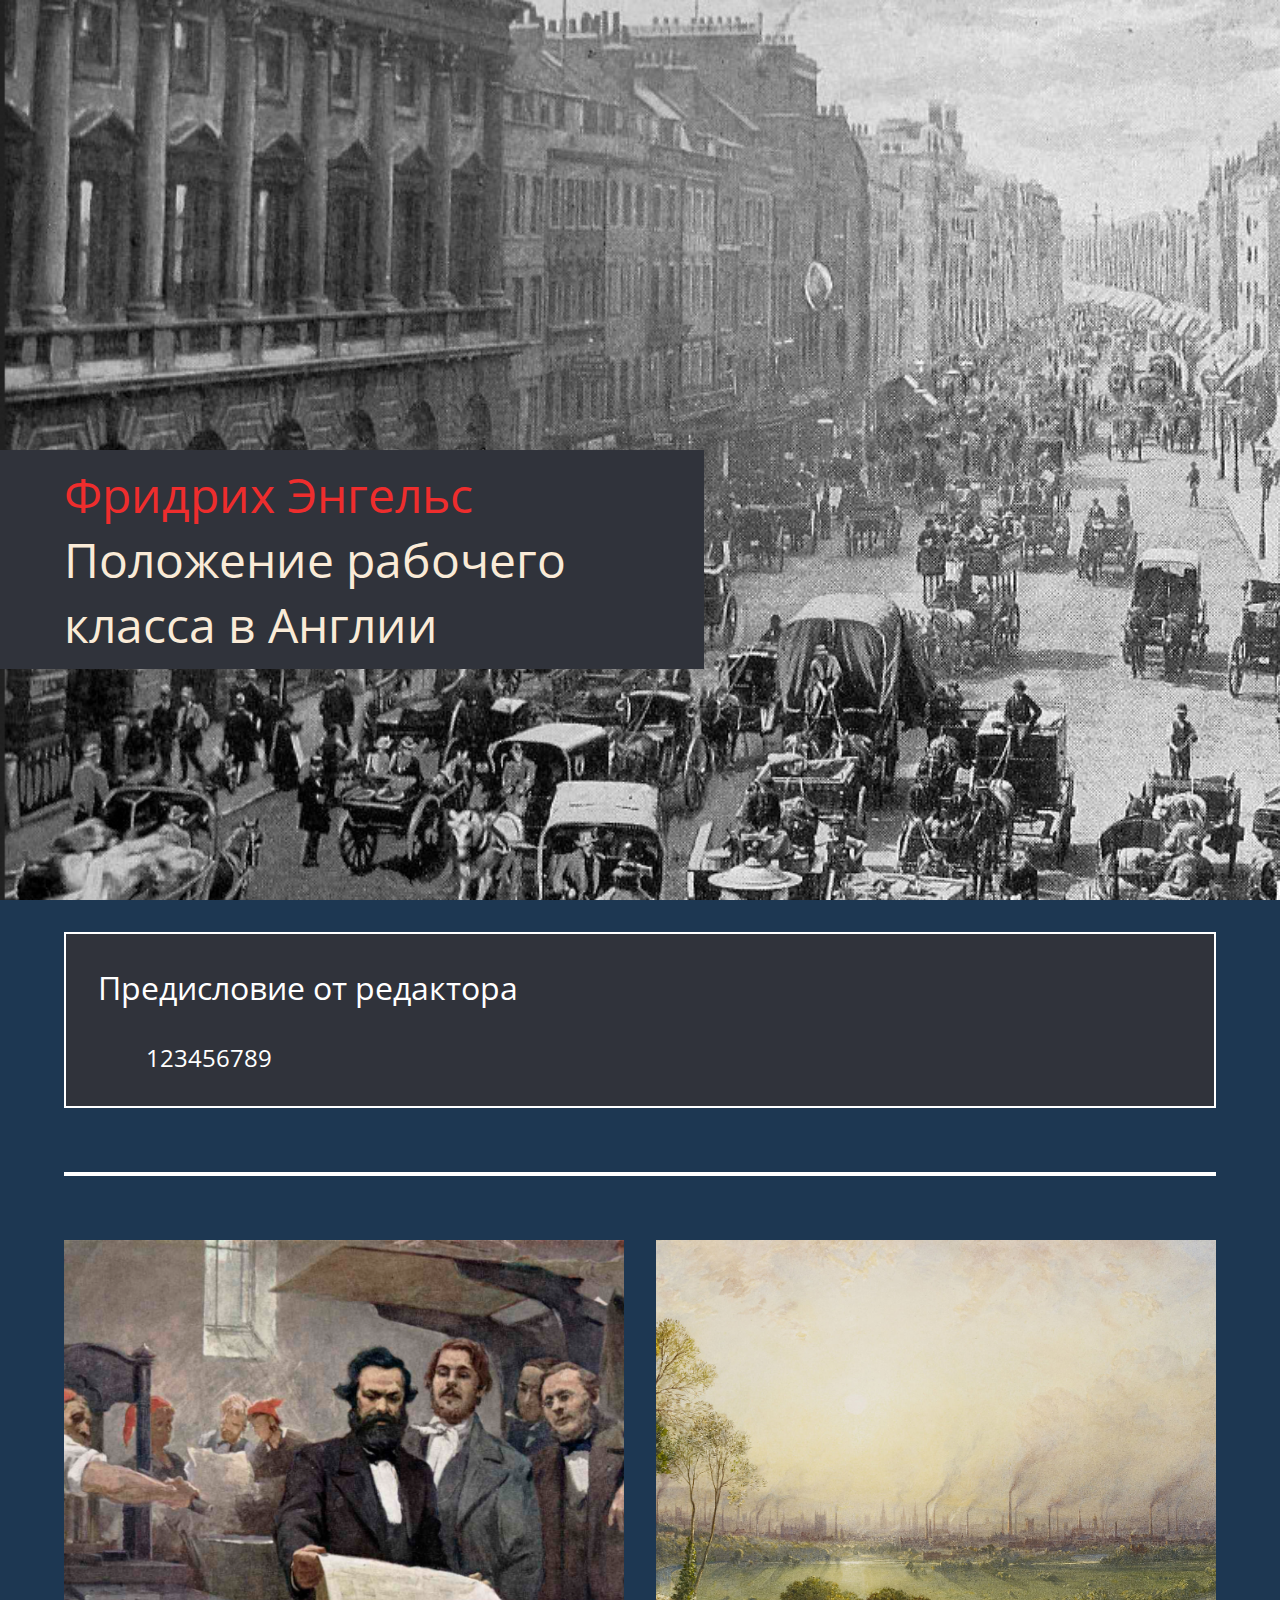
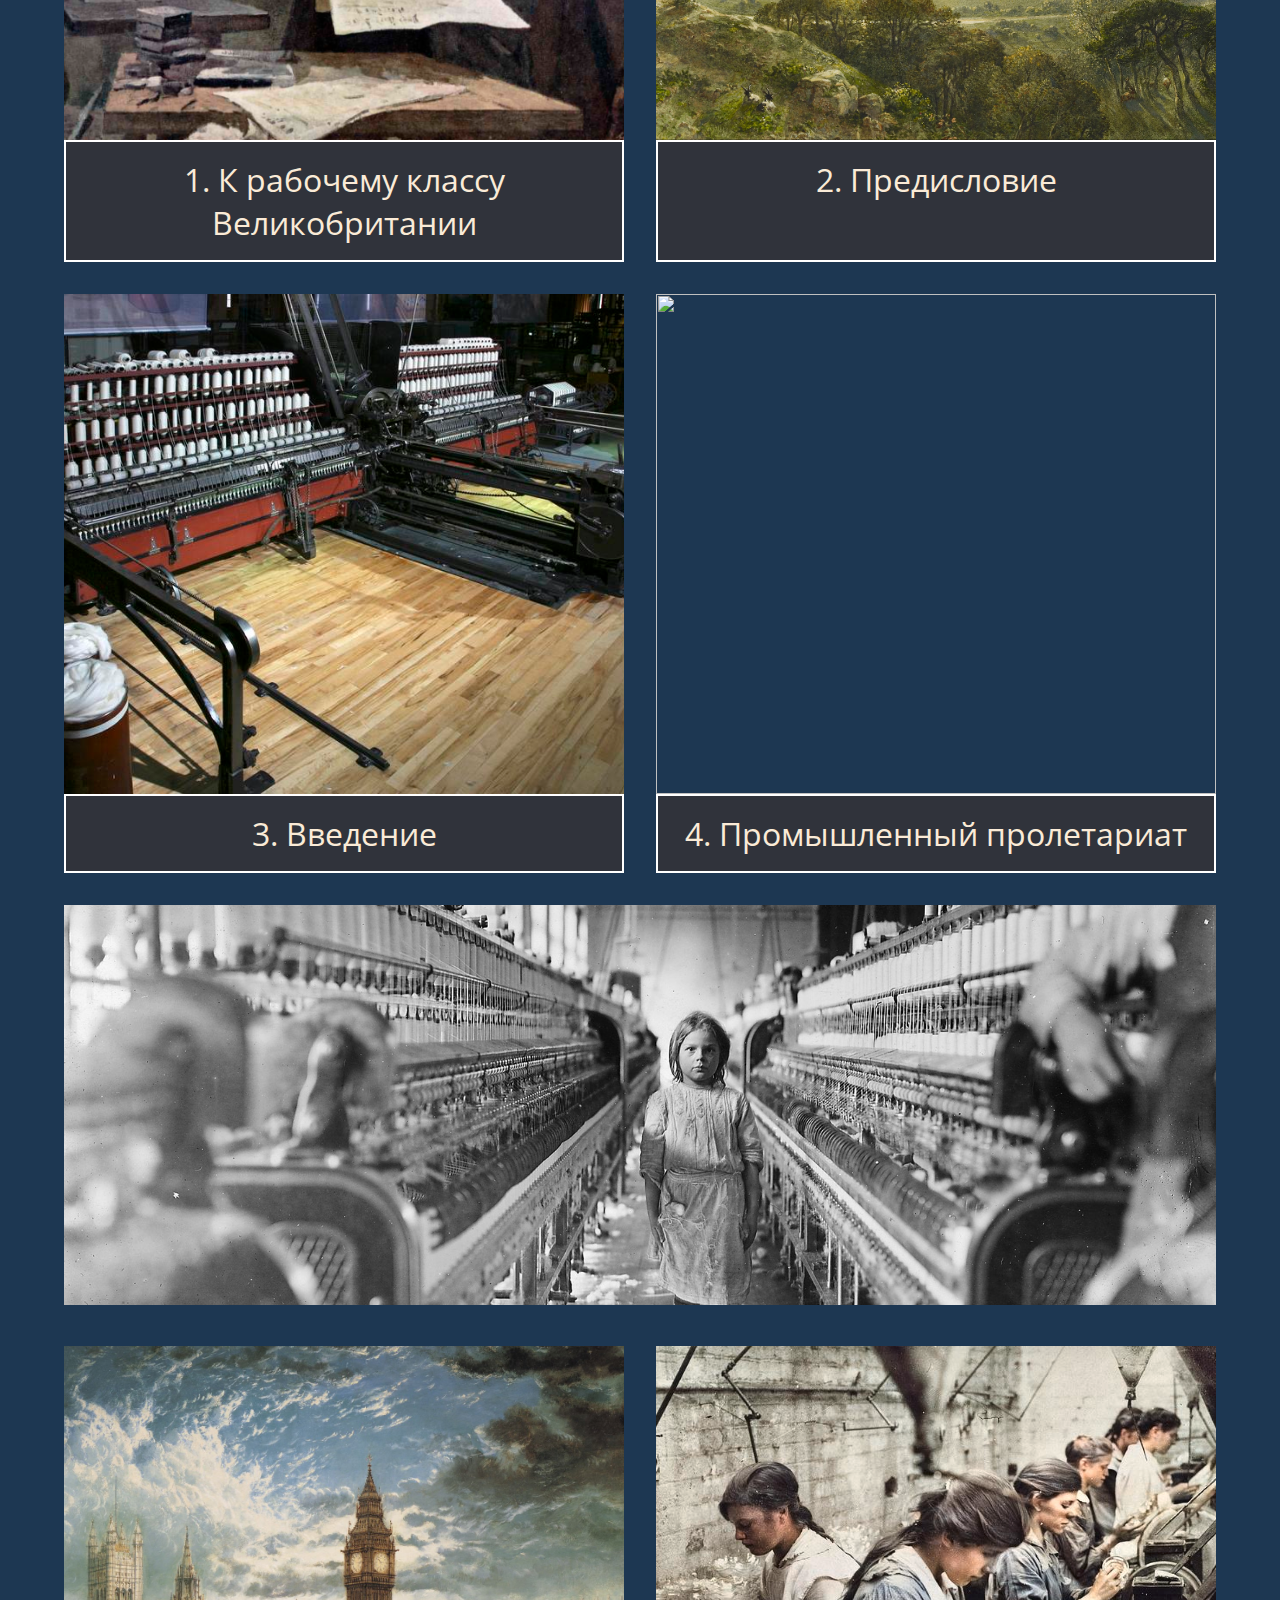
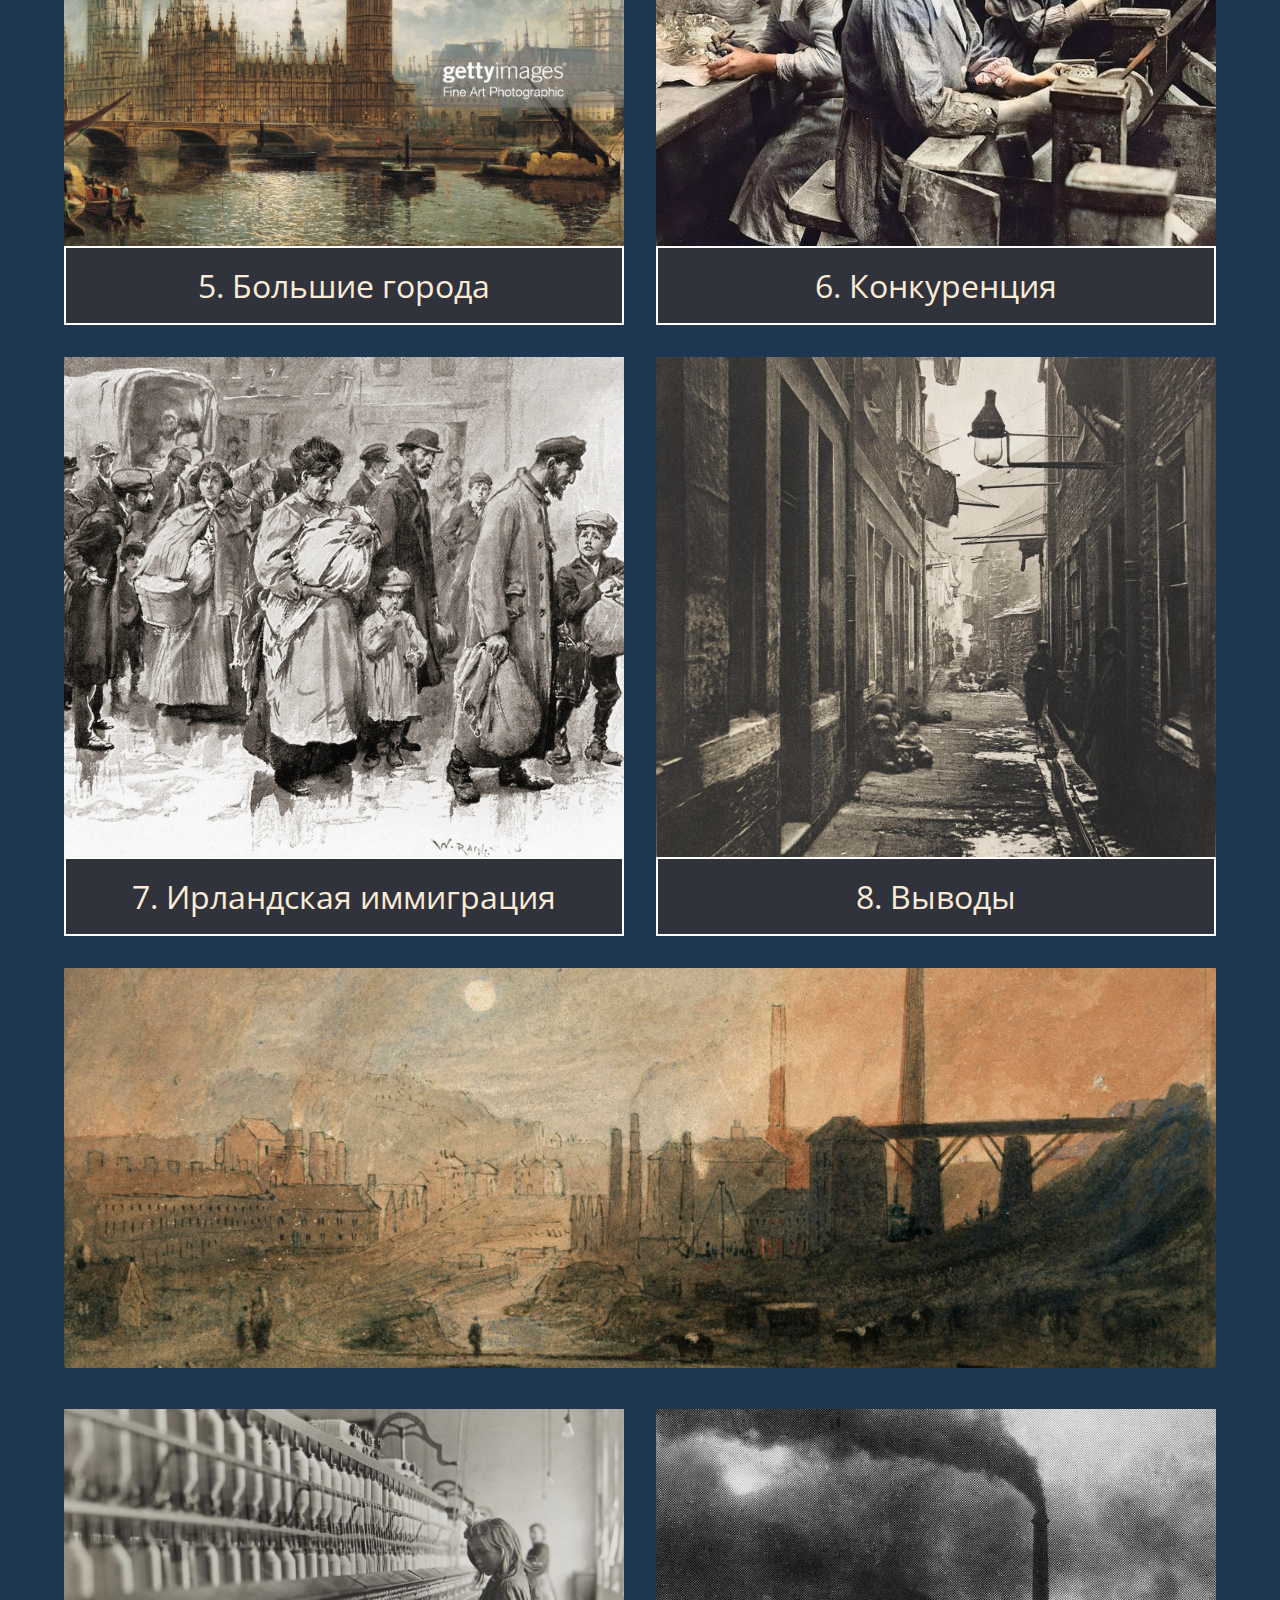
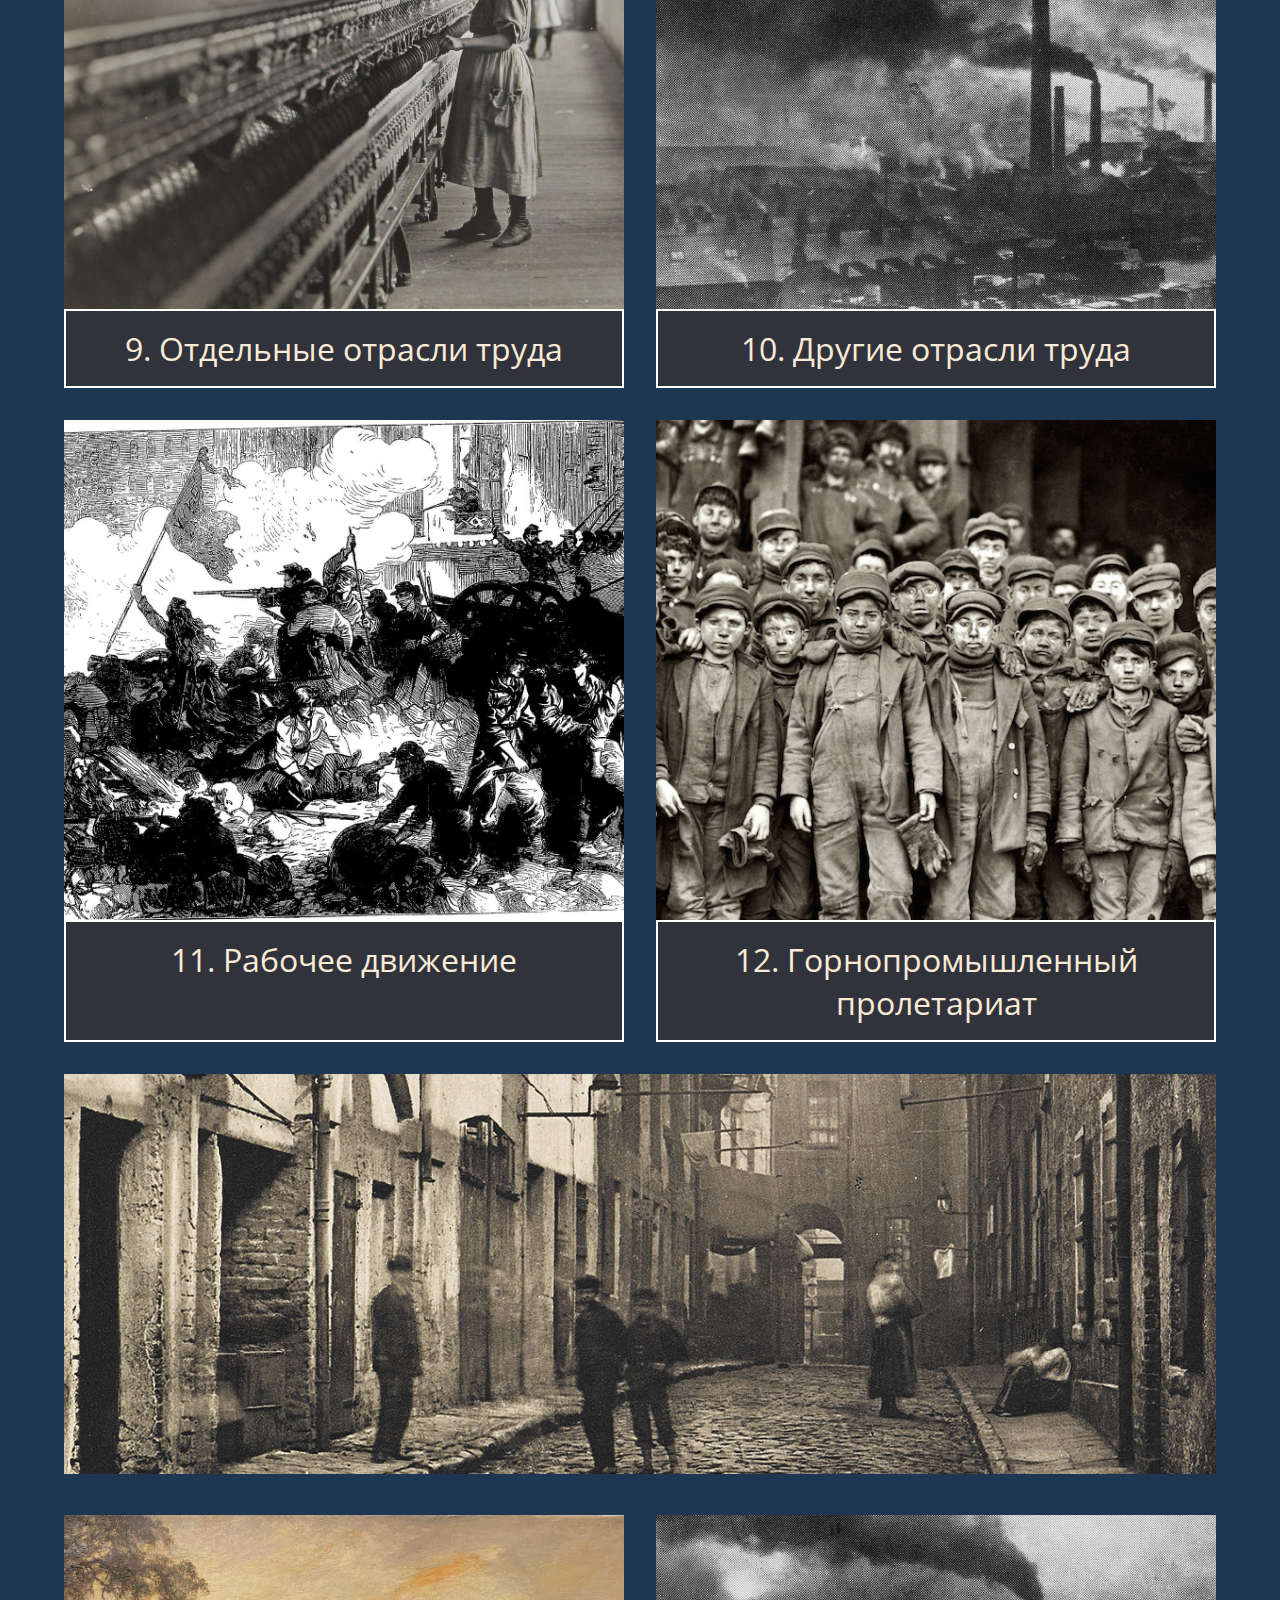
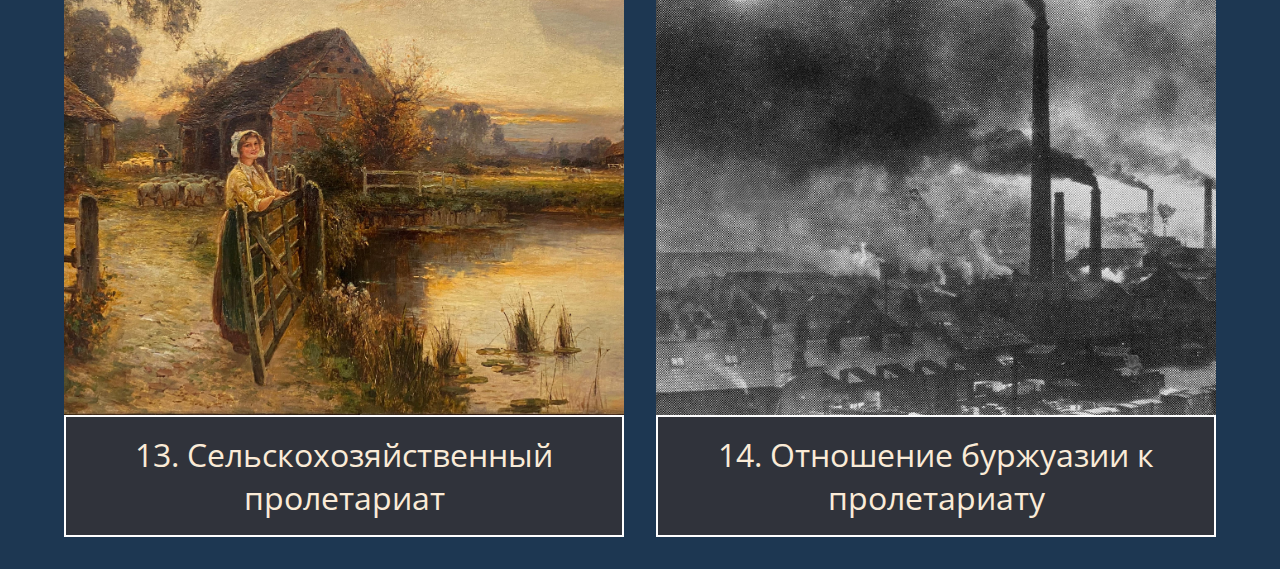
==== commit 9f796d62: "fixes" ====
--- a/index.html
+++ b/index.html
@@ -27,8 +27,7 @@
     </div>
     
     <div class="foreword_text">
-        Поэтому я решил привести текст книги в современный вид, добавить к нему иллюстрации, офоормить цитаты и прочее.
-        Приятного чтения! 
+        123456789
     </div>
 </div>
 
@@ -75,6 +74,11 @@
         </div>
     </a>
 
+
+    <div class="full_box">
+        <img src="child.jpg" />
+    </div>
+
     <a href="chapters/chapter_5.html"  class="content_box">
         <div class="mini_chapter_image">
             <img src="pictures/John_MacVicar_Anderson_Parlament.jpg" />
@@ -114,6 +118,10 @@
             8. Выводы
         </div>
     </a>
+
+    <div class="full_box">
+        <img src="pictures/nant_y_glo.jpg" />
+    </div>
 
     <a href="chapters/chapter_9.html"  class="content_box">
         <div class="mini_chapter_image">
@@ -155,6 +163,9 @@
         </div>
     </a>
 
+    <div class="full_box">
+        <img src="pictures/slums_1.jpg" />
+    </div>
 
     <a href="chapters/chapter_13.html"  class="content_box">
         <div class="mini_chapter_image">
--- a/style.css
+++ b/style.css
@@ -78,6 +78,19 @@
     filter: brightness(50%);
 }
 
+.full_box
+{
+    grid-column-start: 1;
+    grid-column-end:   3;
+}
+
+.full_box > img
+{
+    height: 400px;
+    object-fit: cover;
+    width: 100%;
+}
+
 a:link
 {
     color: antiquewhite;
@@ -271,7 +284,7 @@
     /* word-spacing: 100%; */
 
     margin-top: 1.5em;
-    text-indent: 2.2em;
+    text-indent: 3em;
 }
 
 .chapter > .first_paragraph
@@ -379,11 +392,19 @@
 table
 {
     font-size: 1.0em;
-    width: 80%;
+    width: 50%;
+
     margin-top: 2%;
     margin-bottom: 2%; 
     margin-left: auto;
     margin-right: auto;
+
+    text-align: center;
+}
+
+.wide_table
+{
+    width: 100%;
 }
 
 .superscript
@@ -438,7 +459,6 @@
 
     .chapter > .paragraph, .first_paragraph {
         margin-top: 2.0em;
-        text-indent: 3.0em;
     }
 
     .small_header
@@ -460,7 +480,7 @@
     
     .chapter
     {
-        font-size: 1.75em;
+        font-size: 2.0em;
     }
 
     .contents
@@ -469,4 +489,10 @@
         padding: 1.33em 5% 1em 5%;
         font-size: 300%;
     }
+
+    .full_box
+    {
+        grid-column-start: 1;
+        grid-column-end:   2;
+    }
 }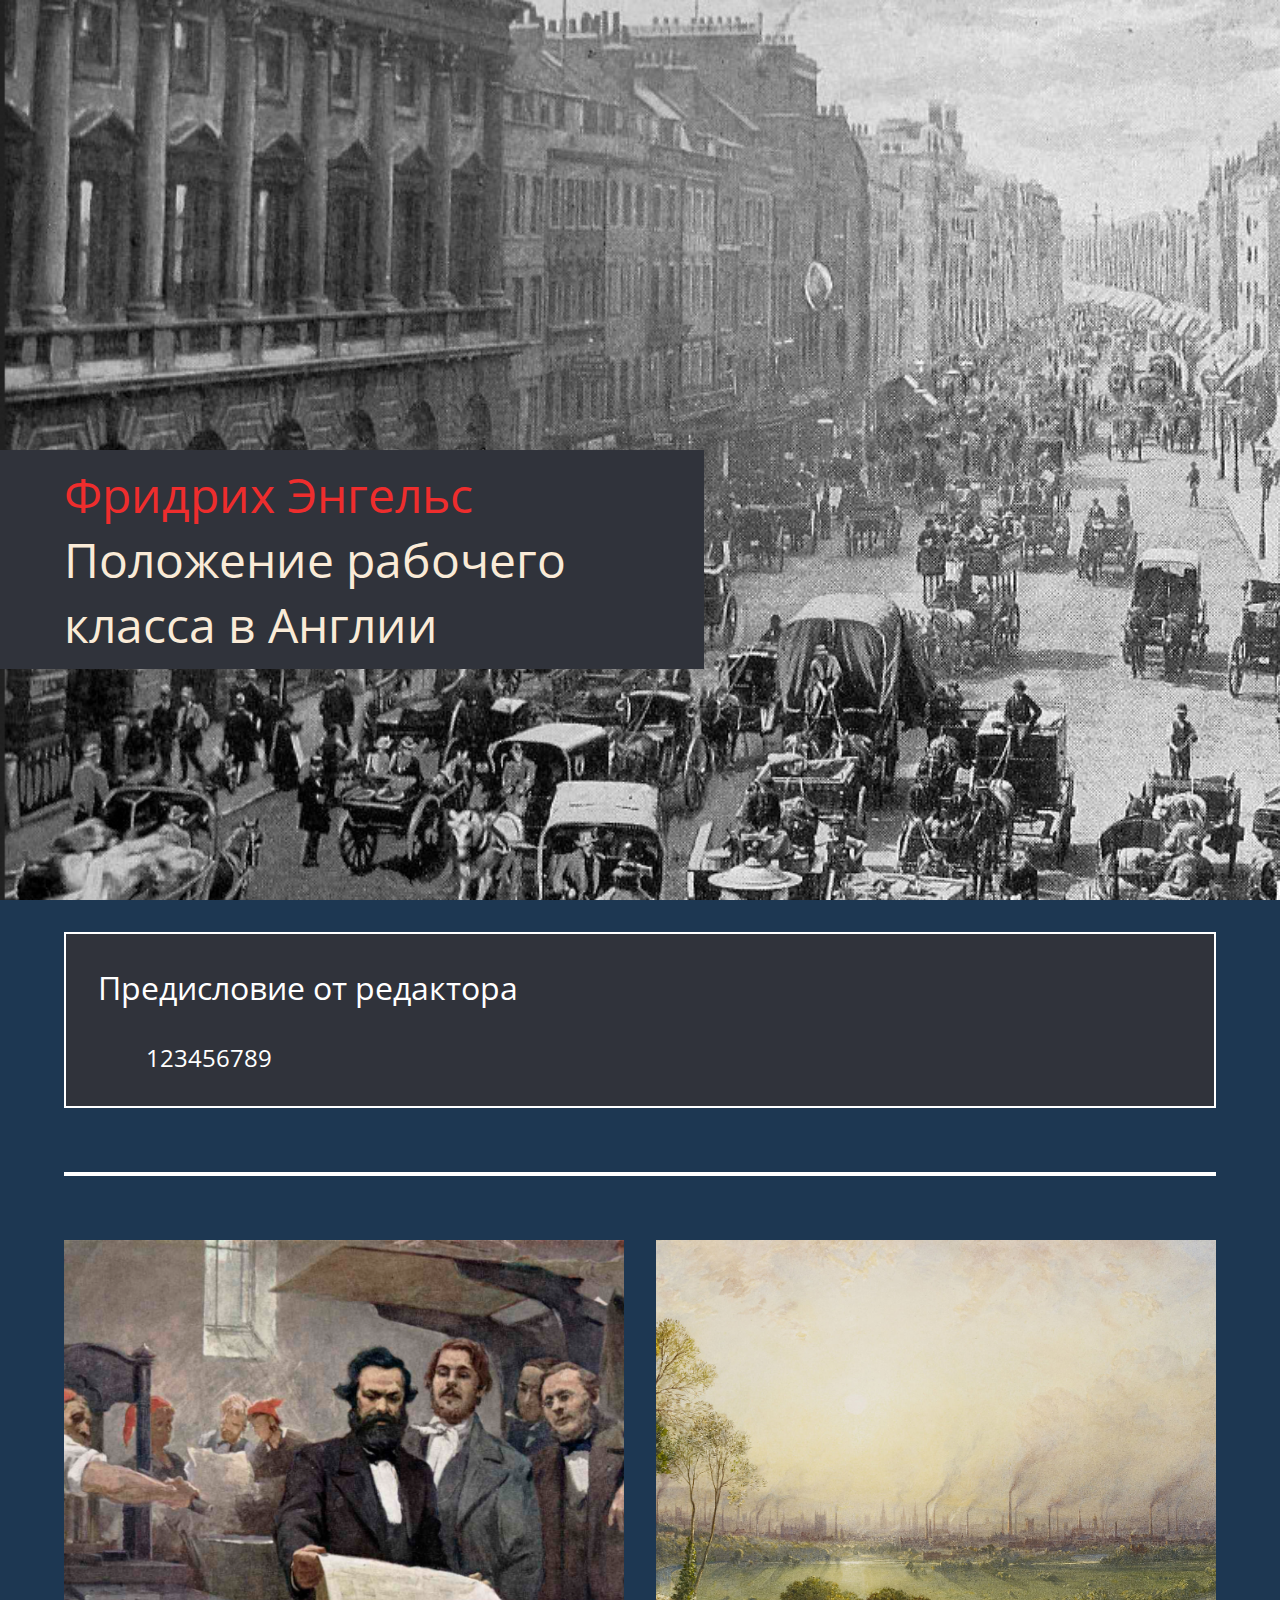
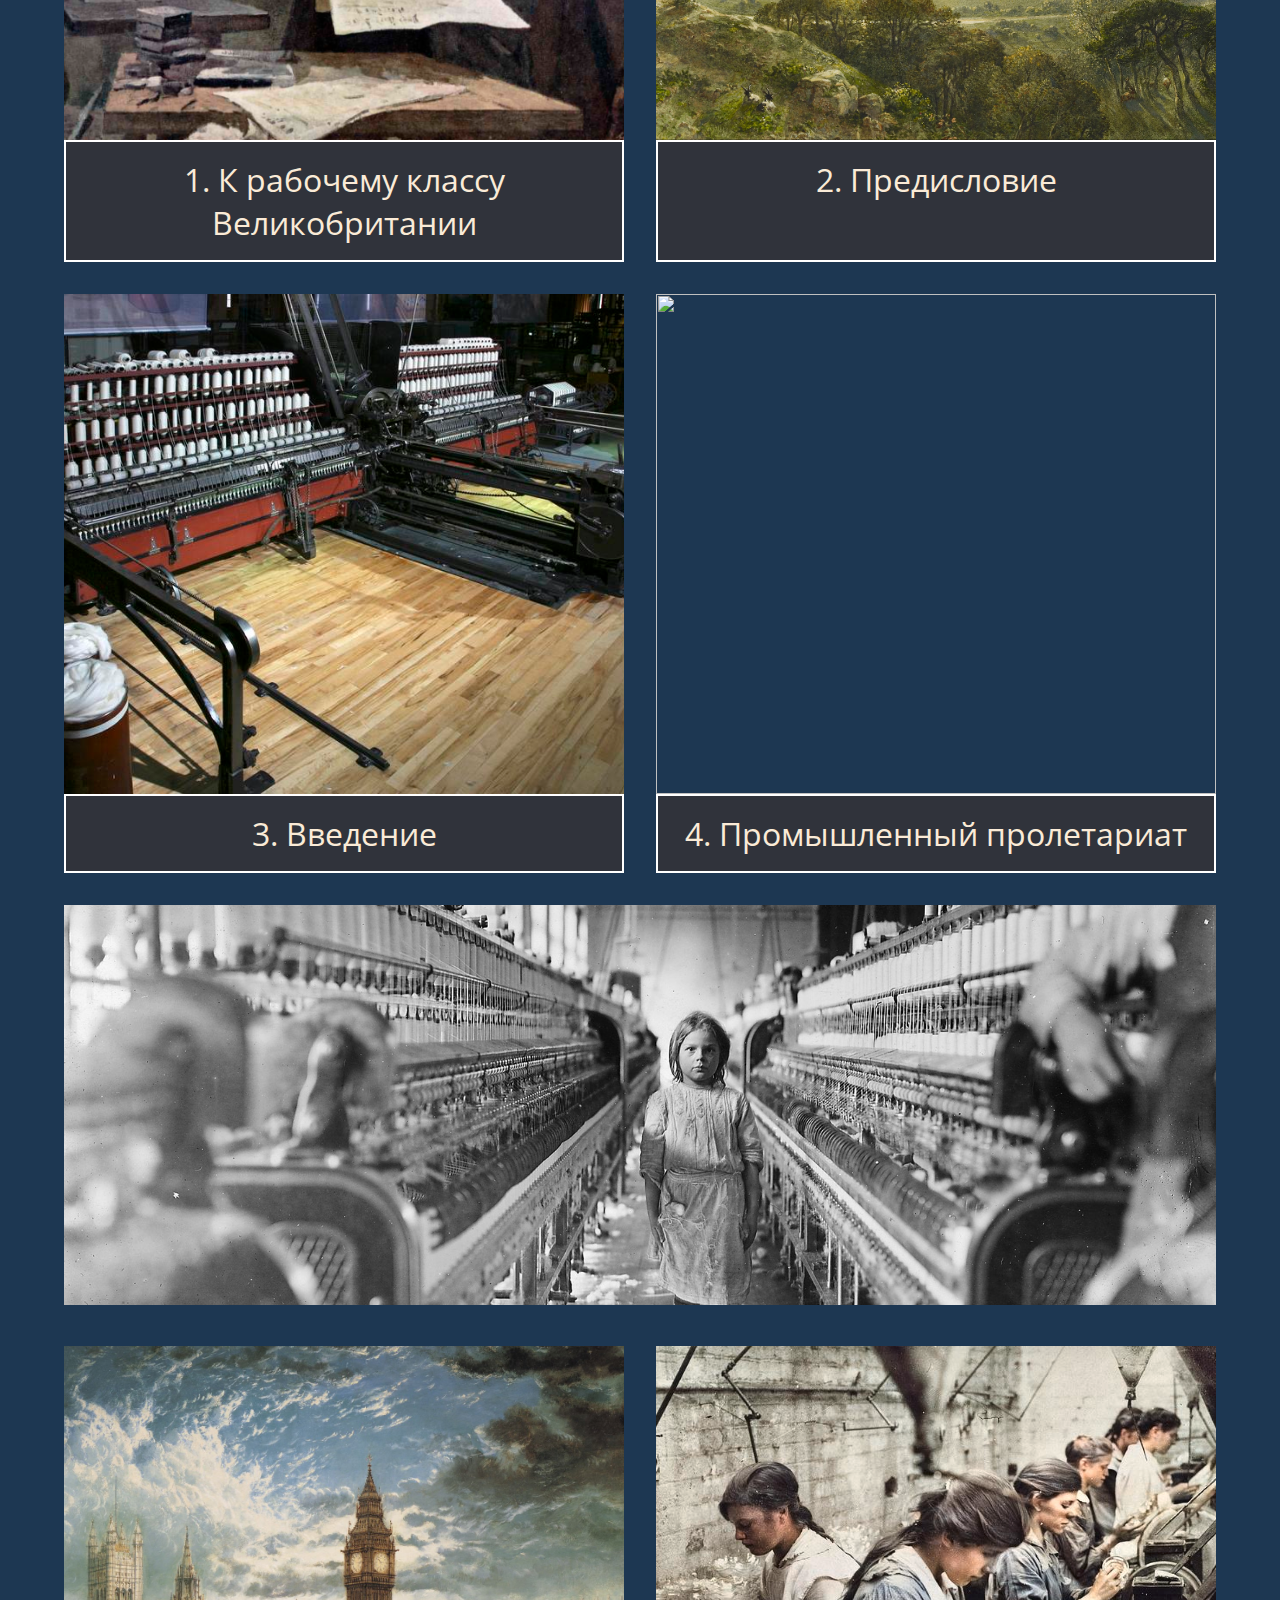
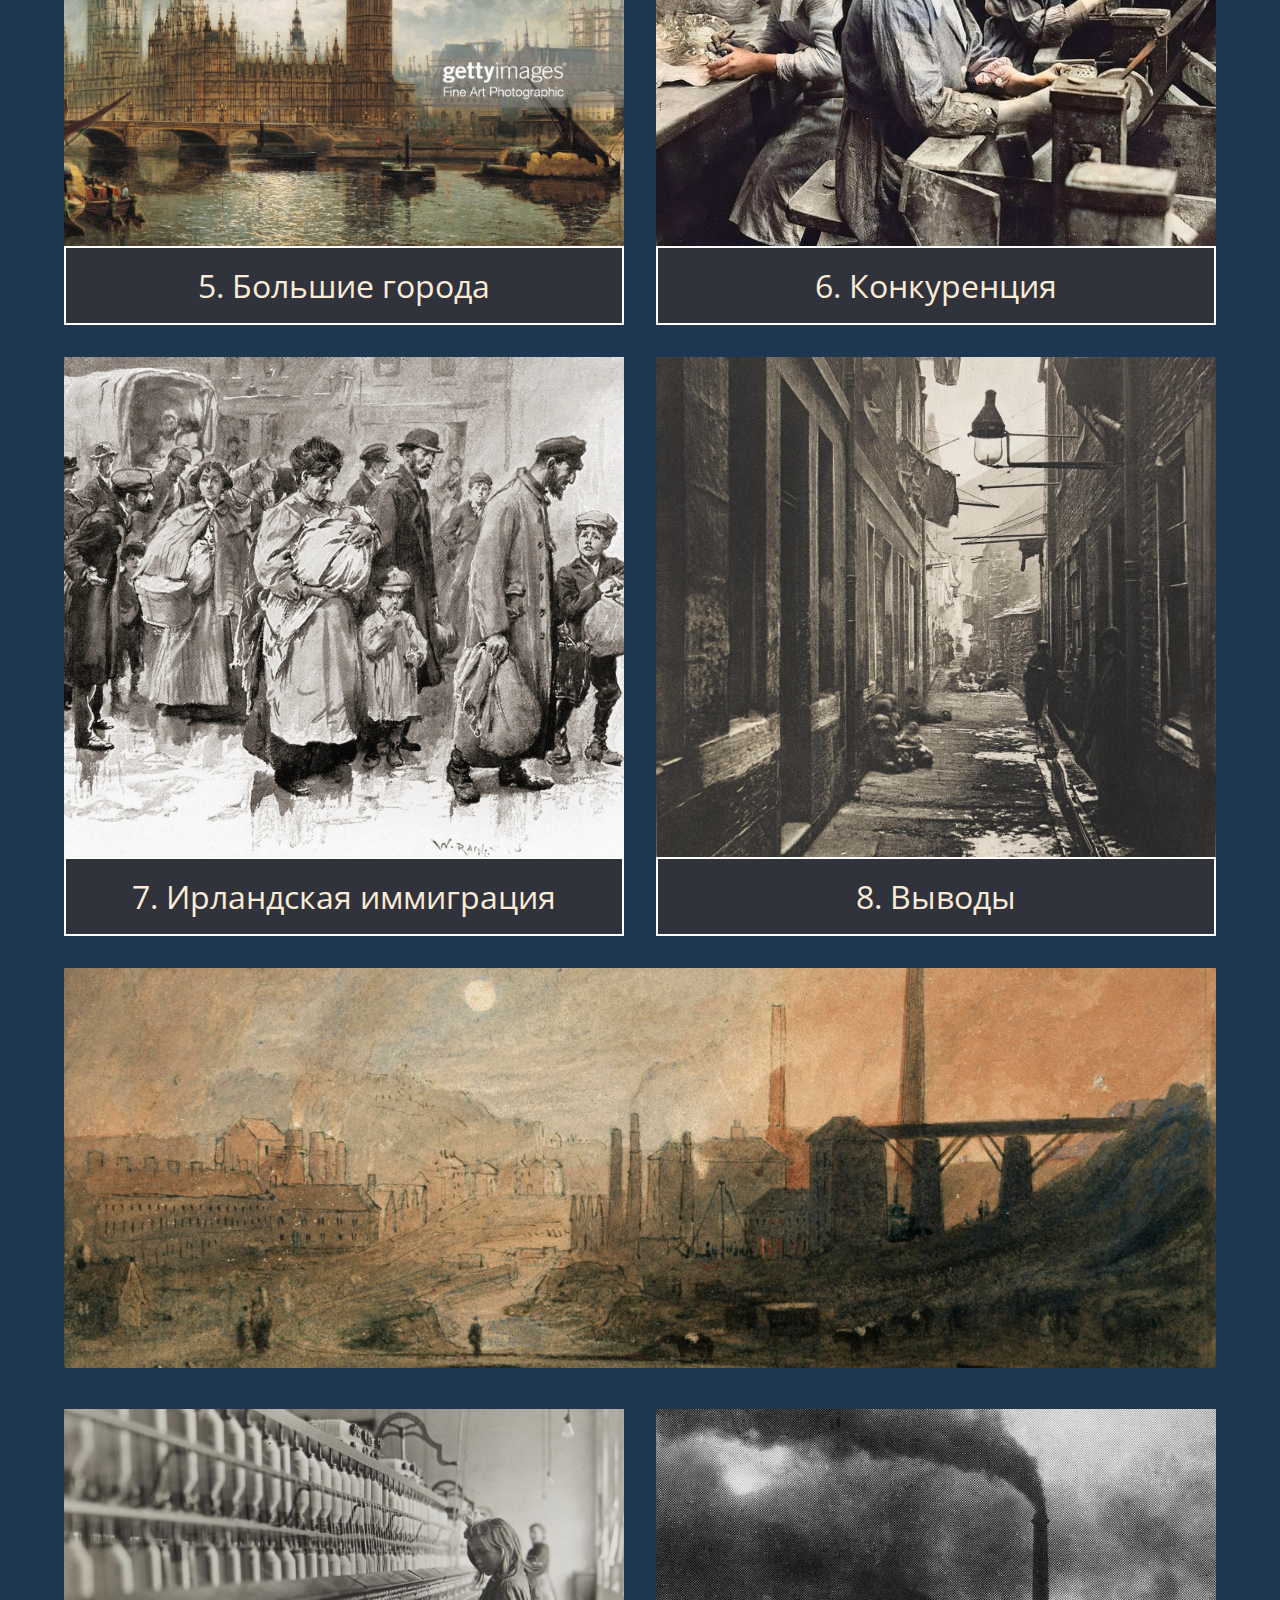
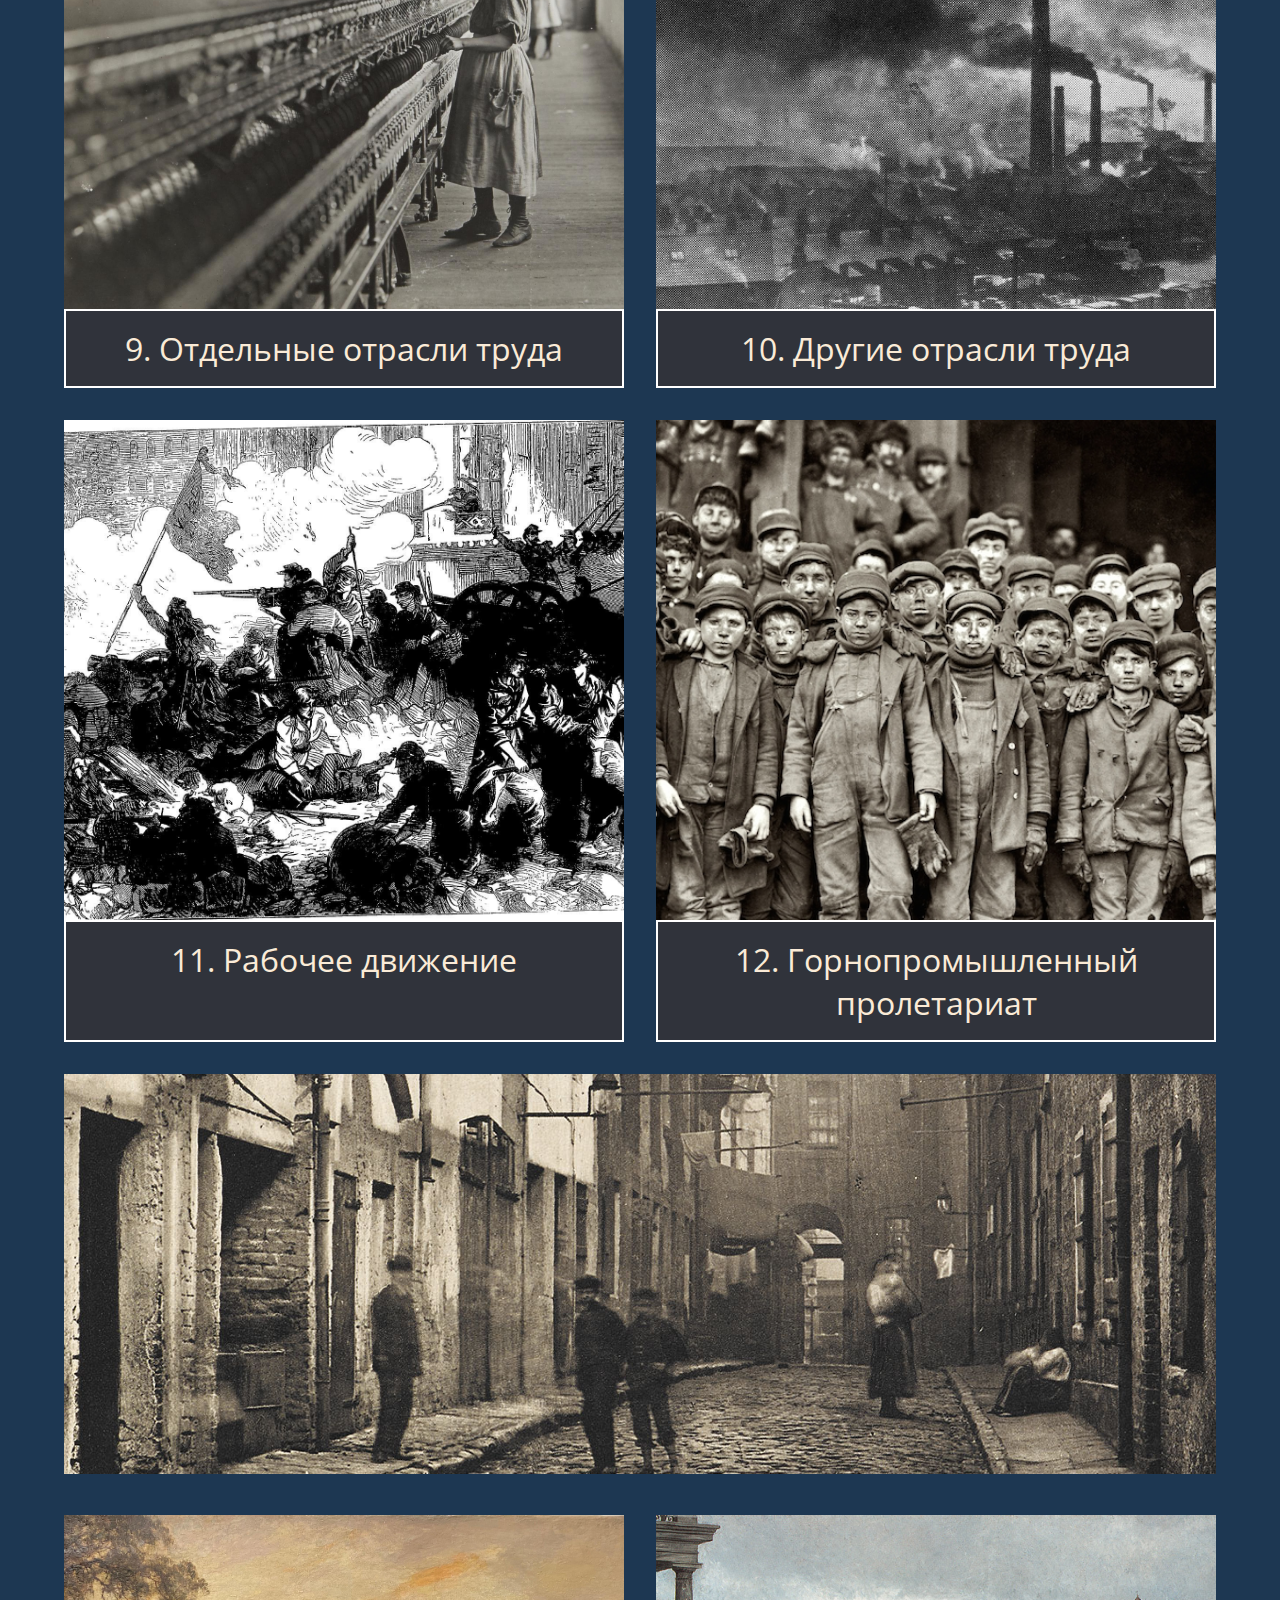
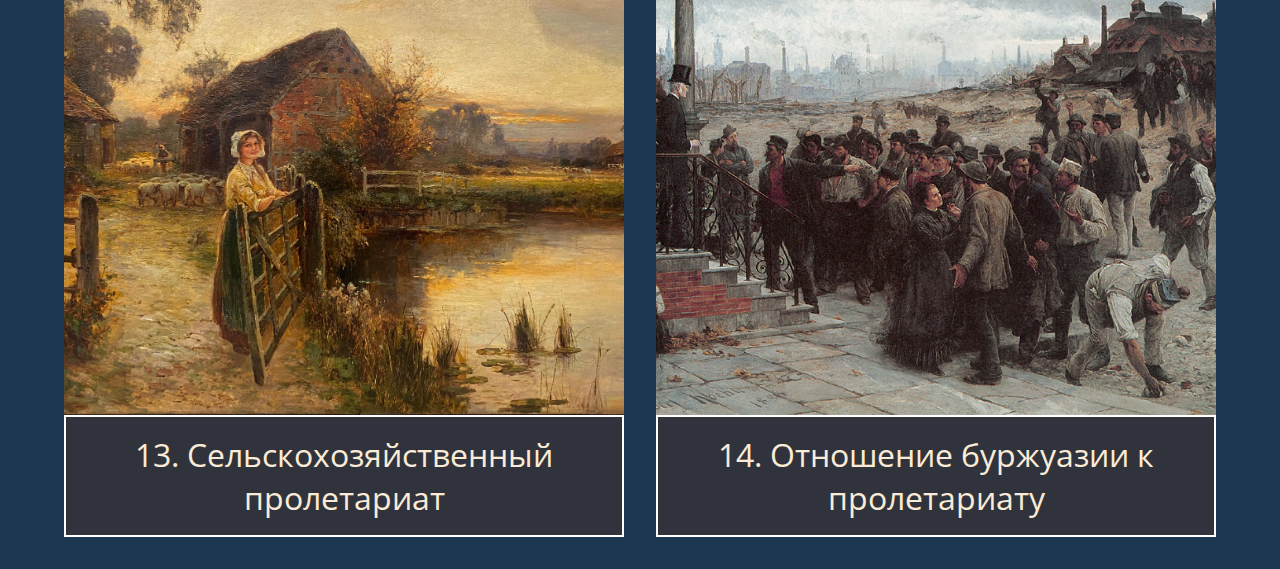
==== commit d8c07e3f: "fixes" ====
--- a/index.html
+++ b/index.html
@@ -74,9 +74,8 @@
         </div>
     </a>
 
-
     <div class="full_box">
-        <img src="child.jpg" />
+        <img src="pictures/child.jpg" />
     </div>
 
     <a href="chapters/chapter_5.html"  class="content_box">
@@ -179,7 +178,7 @@
 
     <a href="chapters/chapter_14.html"  class="content_box">
         <div class="mini_chapter_image">
-            <img src="pictures/london.avif" />
+            <img src="pictures/the_strike_lg.jpg" />
         </div>
 
         <div class="content_chapter">
--- a/style.css
+++ b/style.css
@@ -374,6 +374,7 @@
 {
     font-size: 0.9em;
     padding: 0.5em 1em 0em 1em;
+    text-align: center;
 }
 
 .to_left
@@ -381,6 +382,11 @@
     float: left;
     margin: 2% 2% 1% 0%;
     margin: 1.5em 1em 0.5em 0;
+}
+
+.picture_in_chapter
+{
+    margin-top: 0;
 }
 
 .picture > img
@@ -427,6 +433,21 @@
     padding-bottom: 0.5em;
 }
 
+.verse
+{
+    white-space: pre-line;
+    text-align: center;
+
+    margin-top: 1em;
+
+    background-color: black;
+    color: antiquewhite;
+
+    hyphens: none;
+    padding-bottom: 1em;
+    font-size: 1.05em;
+}
+
 @media only screen and (max-width: 1024px) {
     .header
     {
@@ -495,4 +516,9 @@
         grid-column-start: 1;
         grid-column-end:   2;
     }
+
+    .verse
+    {
+        font-size: 0.95em;
+    }
 }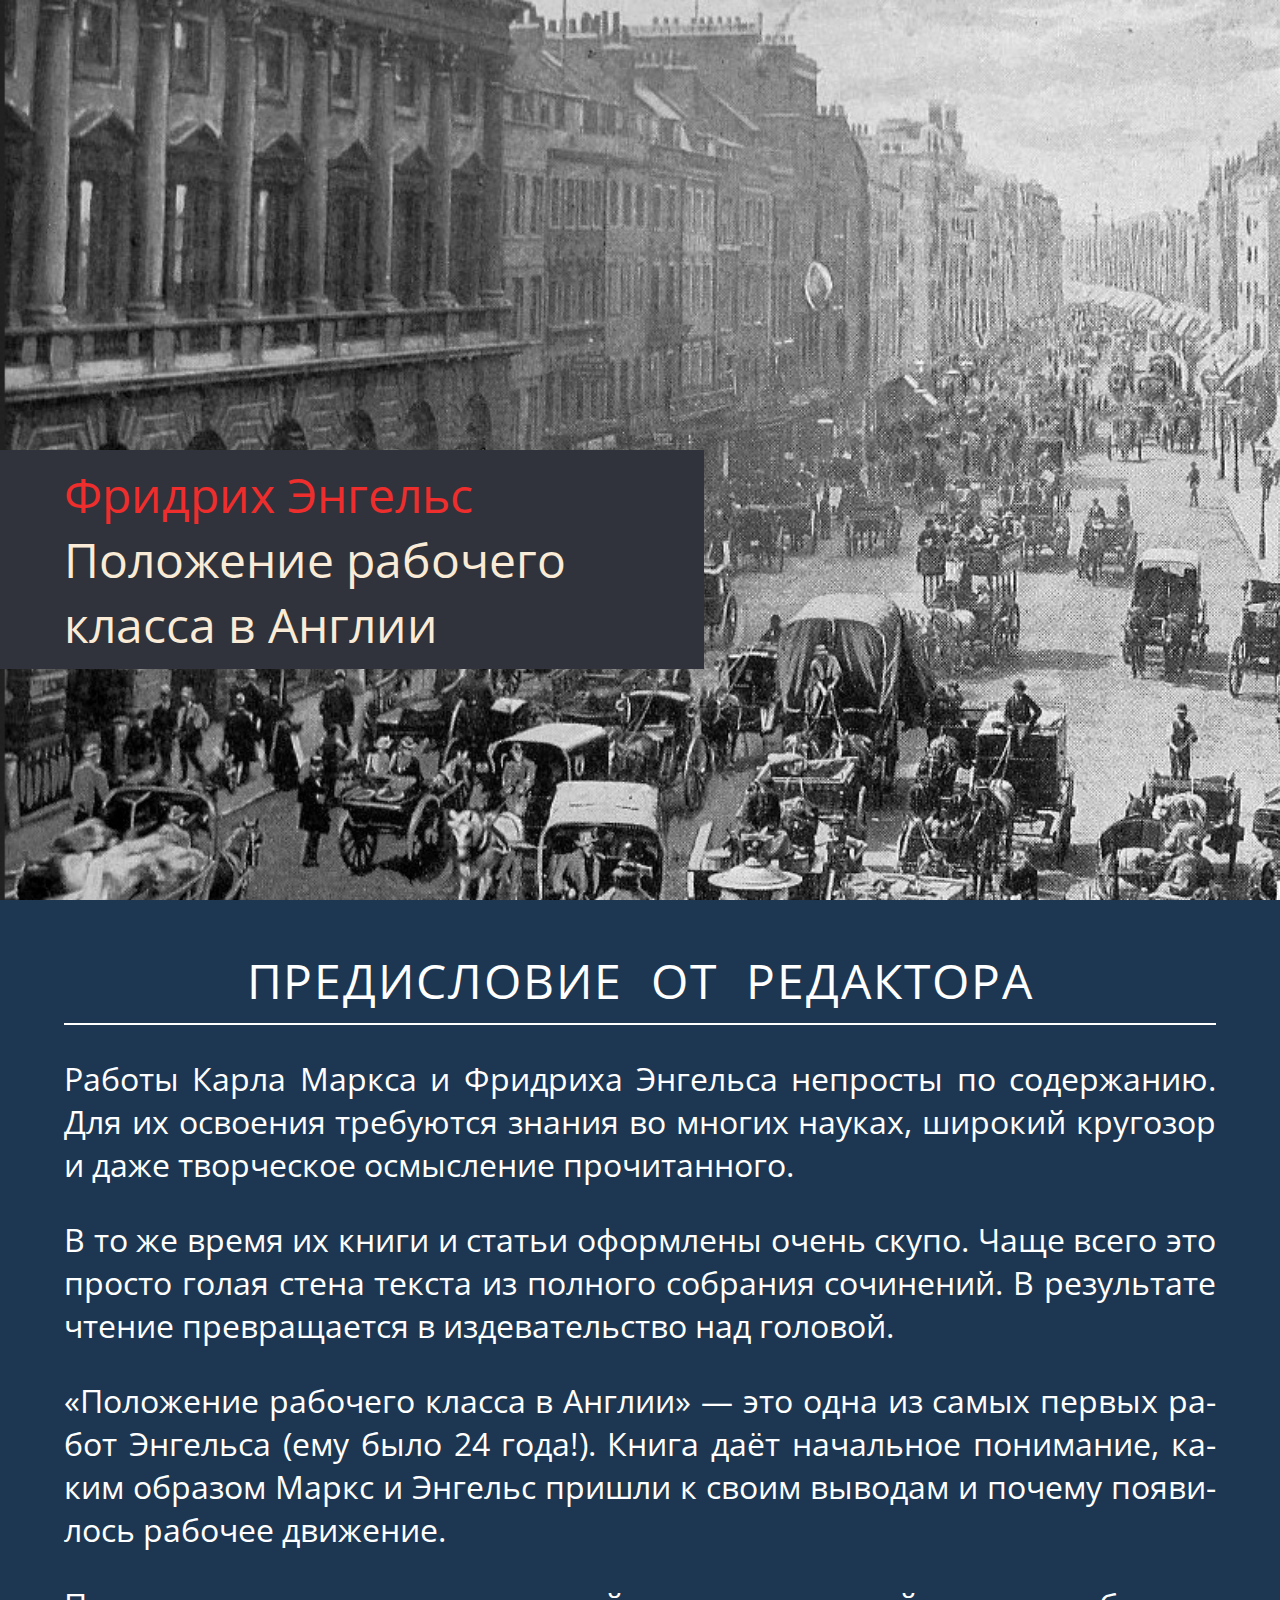
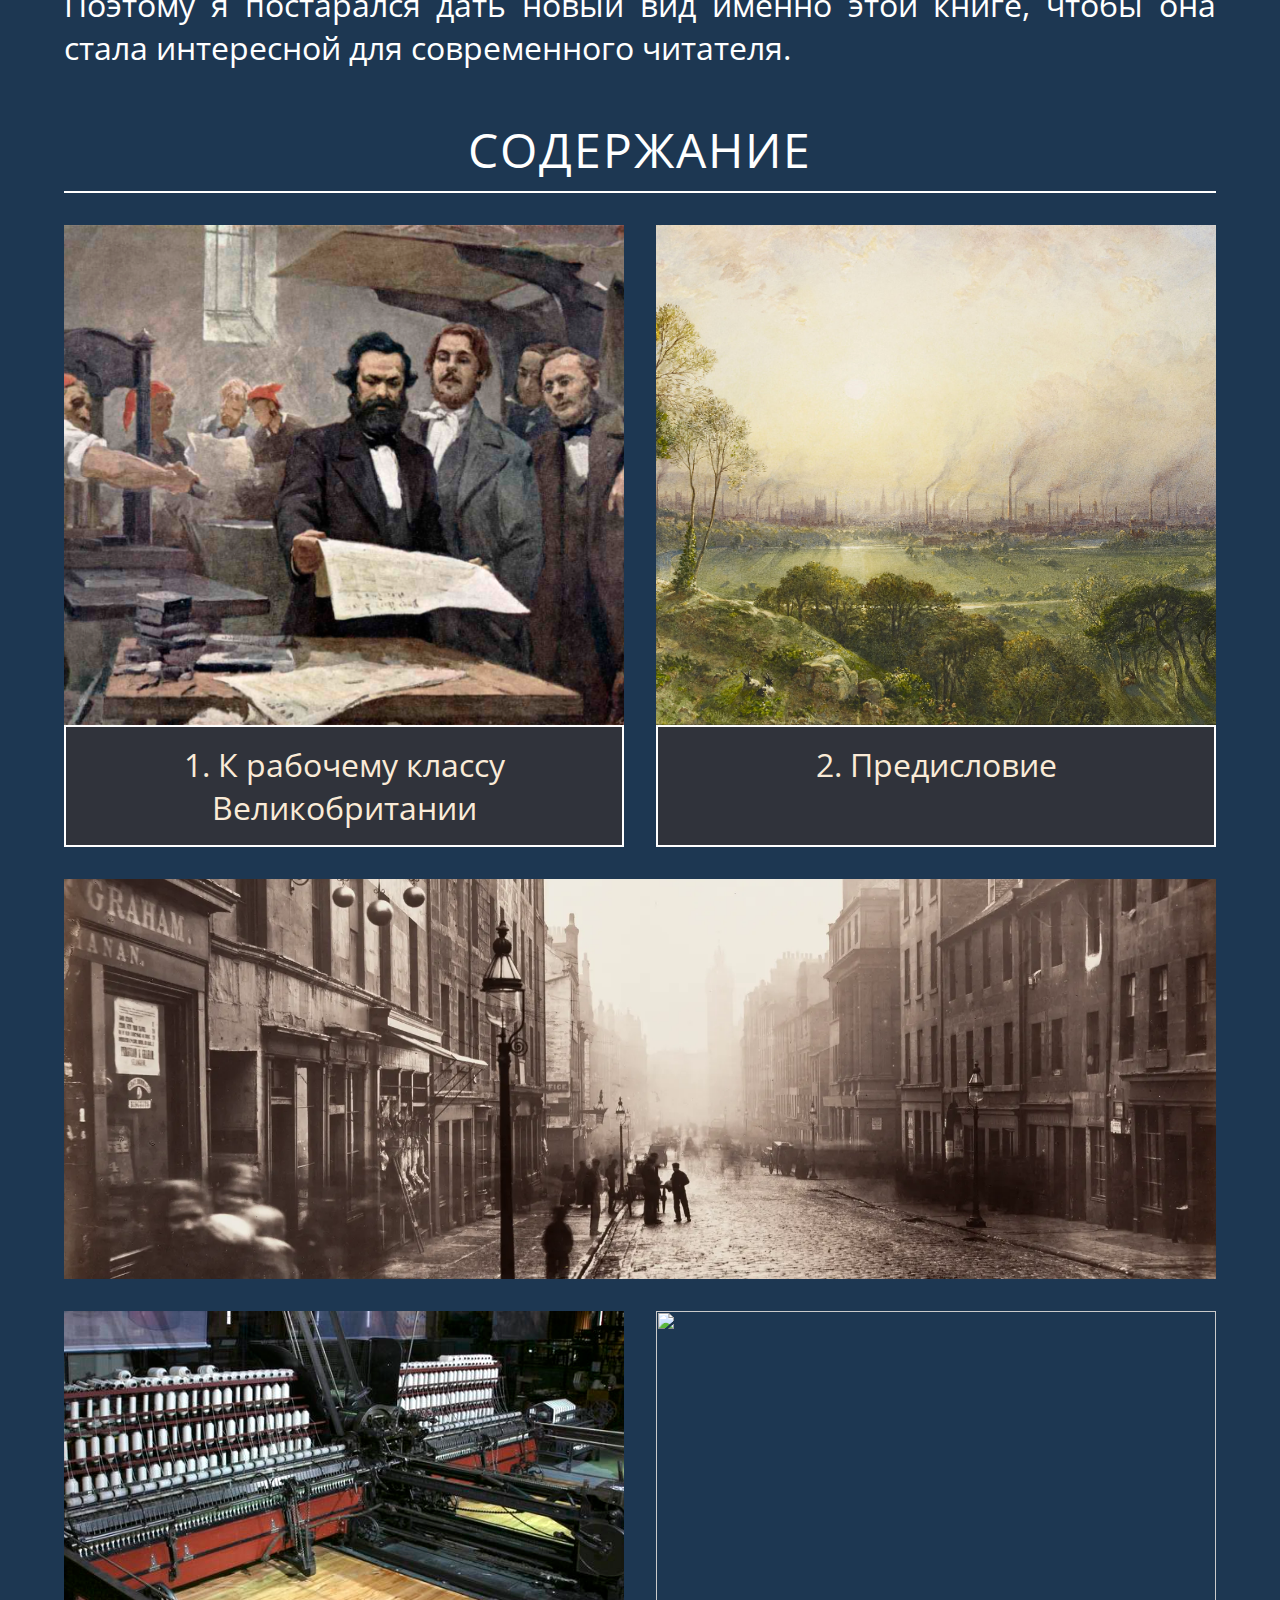
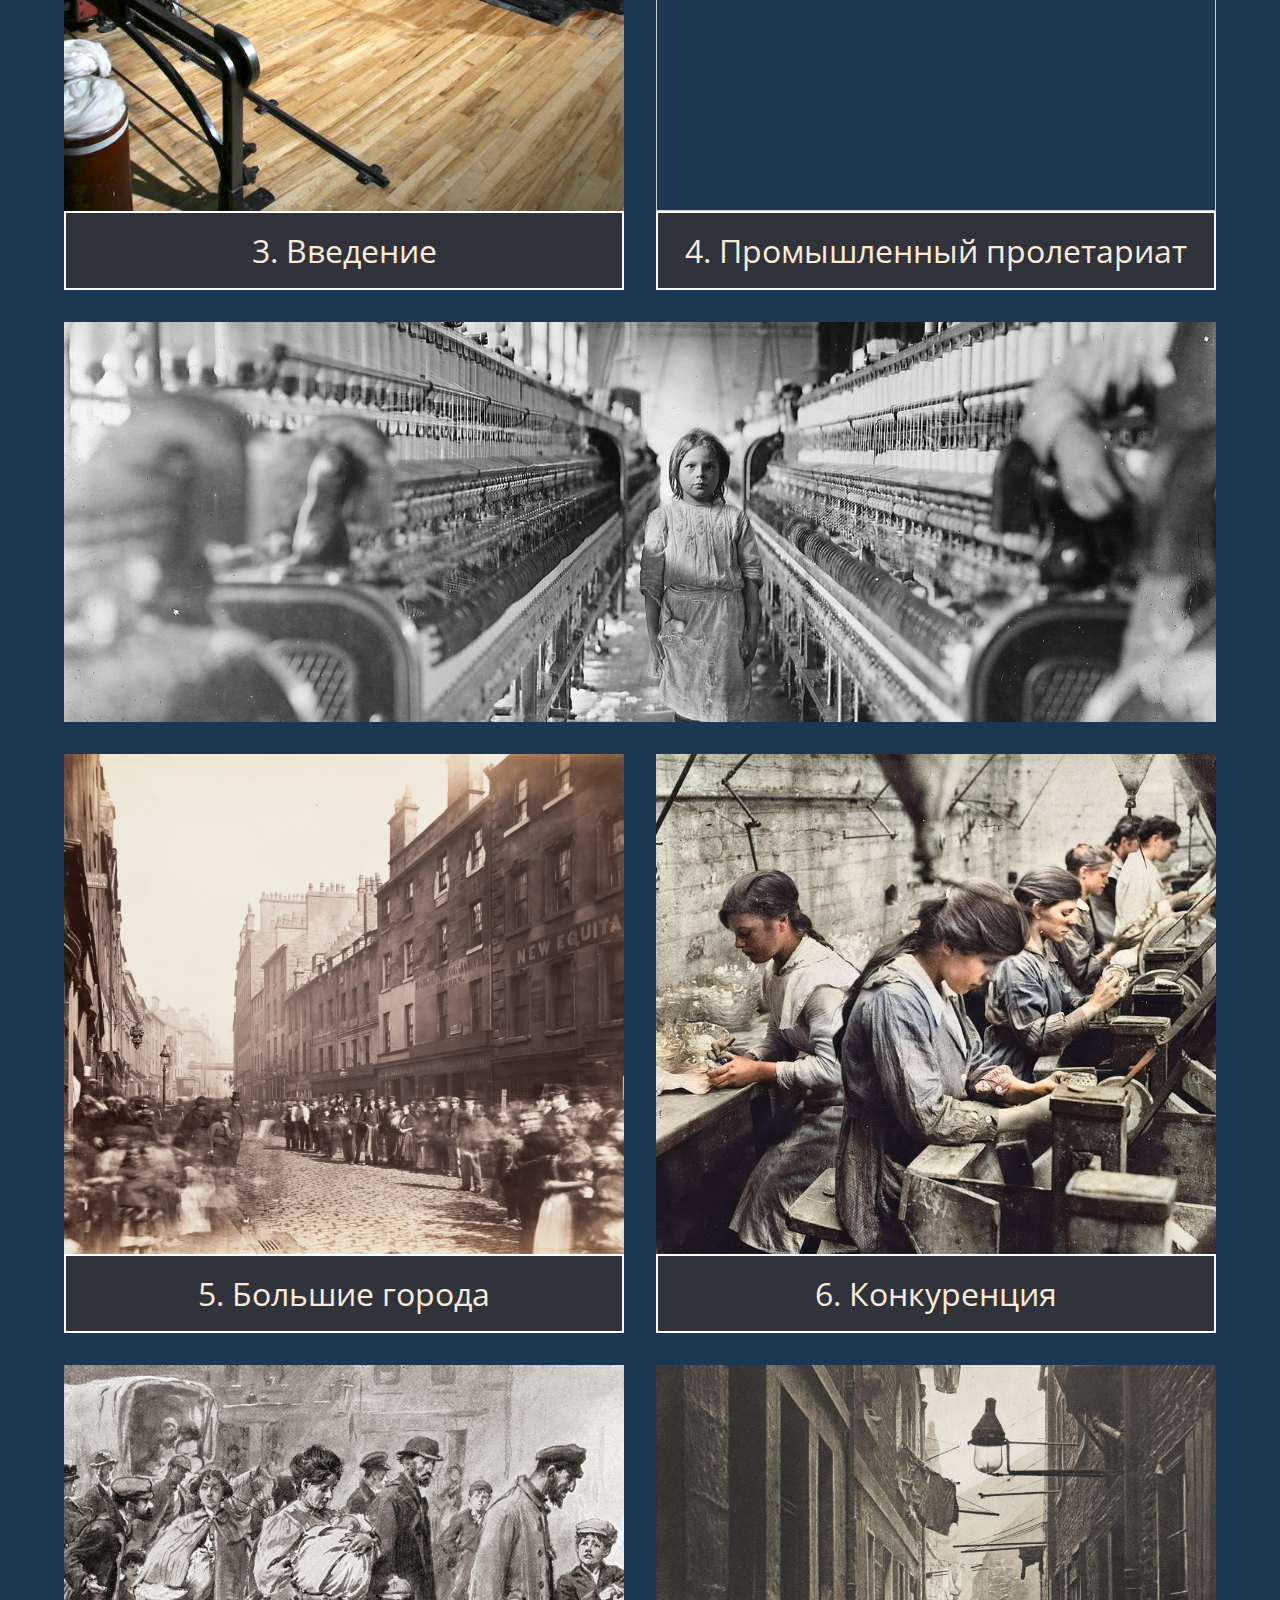
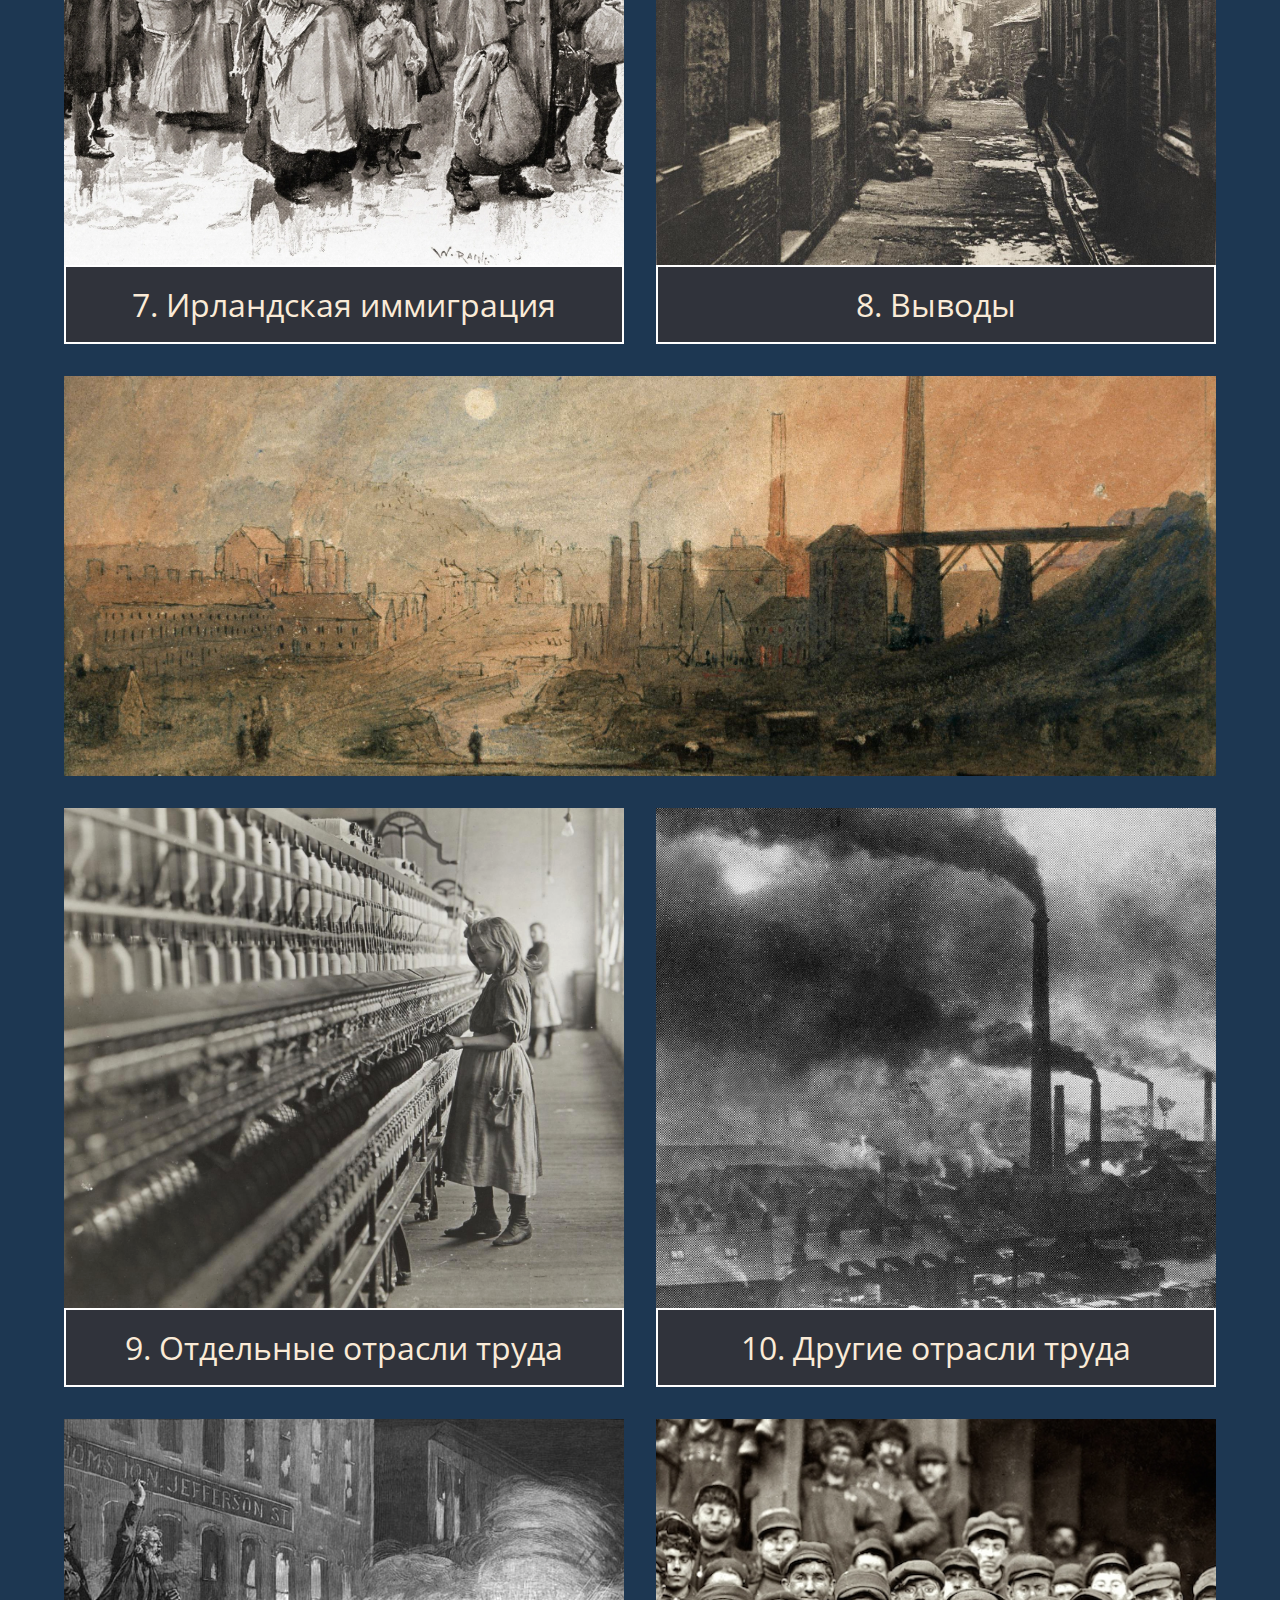
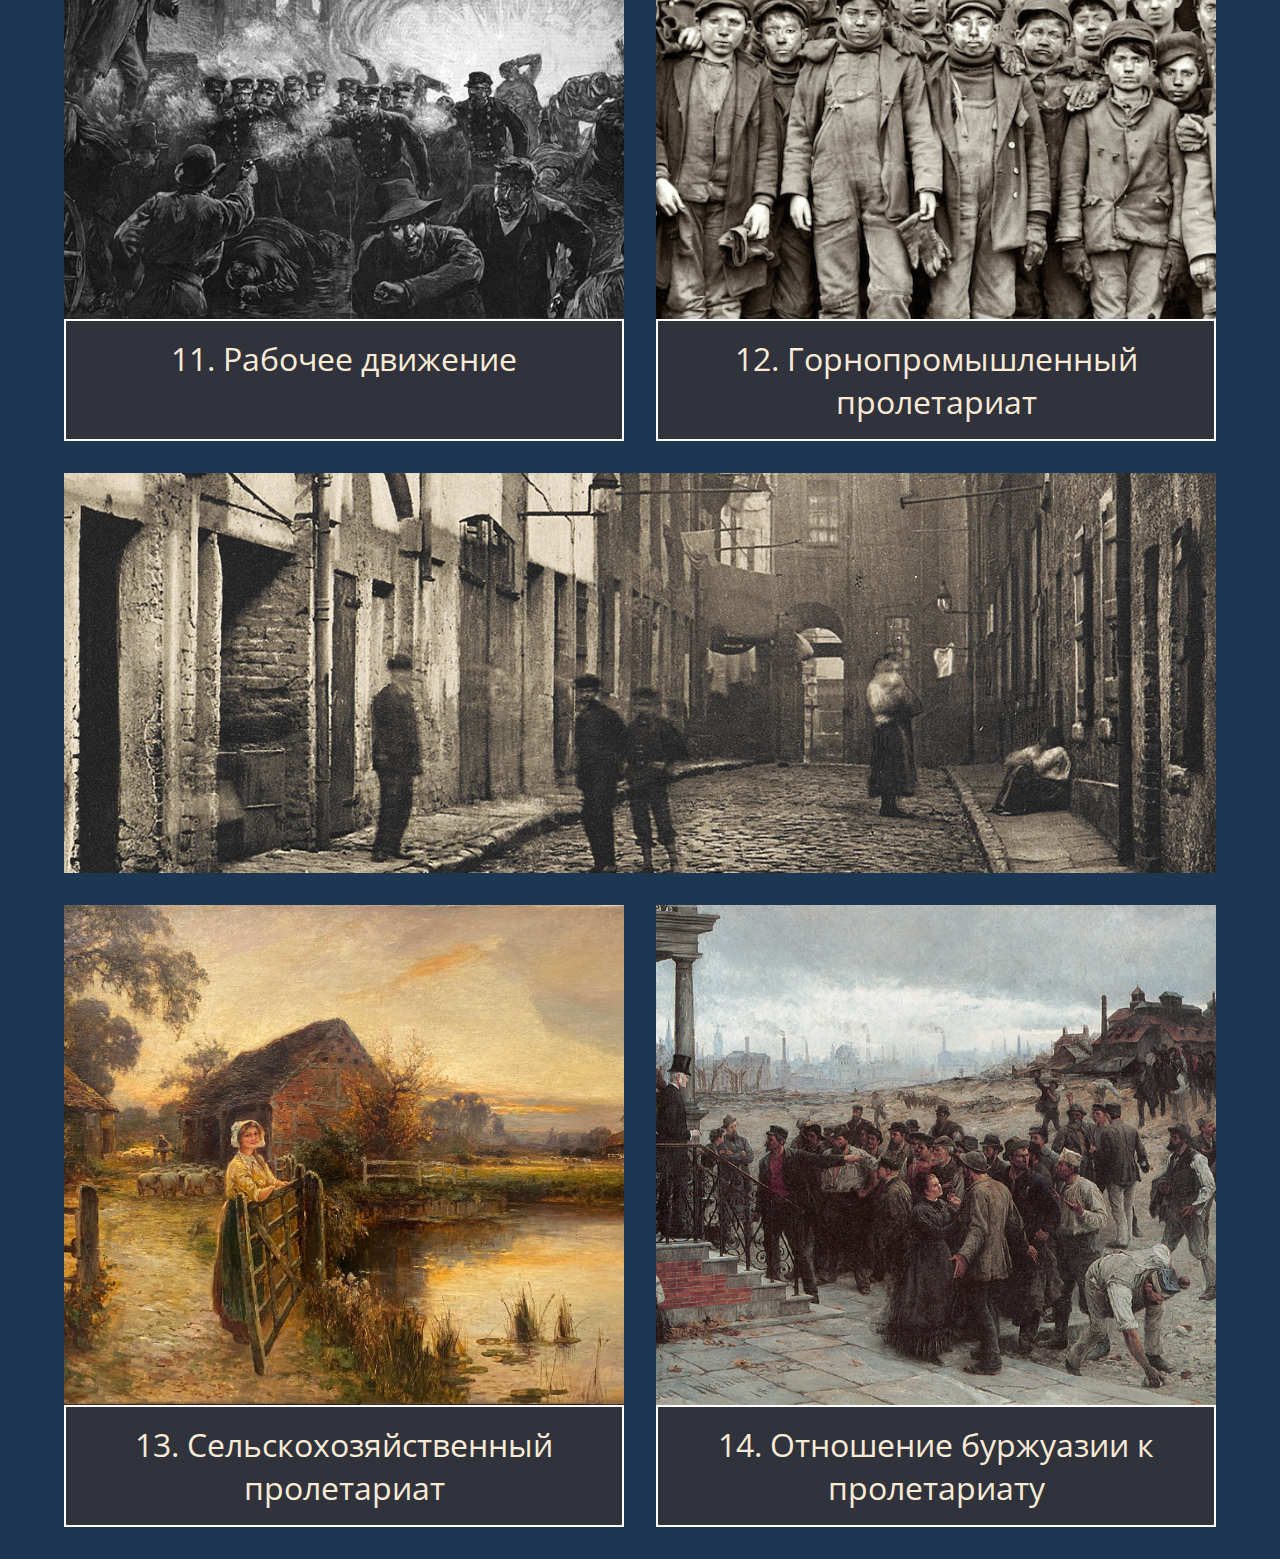
==== commit 2b52d232: "fixes" ====
--- a/index.html
+++ b/index.html
@@ -21,7 +21,7 @@
     </div>
 </div>
 
-<div class="foreword">
+<!-- <div class="foreword">
     <div class="foreword_header">
         Предисловие от редактора
     </div>
@@ -29,13 +29,36 @@
     <div class="foreword_text">
         123456789
     </div>
+</div> -->
+
+<div class="border">ПРЕДИСЛОВИЕ ОТ РЕДАКТОРА</div>
+<div class="foreword_text">
+
+    <p class="foreword_text_paragraph">
+        Работы Карла Маркса и Фридриха Энгельса непросты по содержанию. Для их освоения требуются 
+        знания во многих науках, широкий кругозор и даже творческое осмысление прочитанного.
+    </p>
+
+    <p class="foreword_text_paragraph">
+        В то же время их книги и статьи оформлены очень скупо. Чаще всего это просто голая стена текста из полного собрания
+        сочинений. В результате чтение превращается в издевательство над головой.
+    </p>
+
+    <p class="foreword_text_paragraph">
+        «Положение рабочего класса в Англии» — это одна из самых первых работ Энгельса (ему было 24 года!).
+        Книга даёт начальное понимание, каким образом Маркс и Энгельс пришли к своим выводам и почему появилось рабочее движение.
+    </p>
+
+    <p class="foreword_text_paragraph">
+        Поэтому я постарался дать новый вид именно этой книге, чтобы она стала интересной для современного читателя. 
+    </p>
 </div>
 
-<div class="border"></div>
+<div class="border">СОДЕРЖАНИЕ</div>
 
 <div class="contents">
     <a href="chapters/chapter_1.html"  class="content_box">
-        <div class="mini_chapter_image">
+        <div class="mini_chapter_image bright">
             <img src="pictures/MarxEngels.jpg" />
         </div>
 
@@ -45,7 +68,7 @@
     </a>
 
     <a href="chapters/chapter_2.html"  class="content_box">
-        <div class="mini_chapter_image">
+        <div class="mini_chapter_image bright">
             <img src="pictures/manchester.jpg" />
         </div>
 
@@ -54,8 +77,12 @@
         </div>
     </a>
 
+    <div class="full_box">
+        <img src="pictures/glasgow_high_street_crop.png" />
+    </div>
+
     <a href="chapters/chapter_3.html"  class="content_box">
-        <div class="mini_chapter_image">
+        <div class="mini_chapter_image bright">
             <img src="pictures/The_Spinning_Mule.jpg" />
         </div>
         
@@ -65,7 +92,7 @@
     </a>
 
     <a href="chapters/chapter_4.html"  class="content_box">
-        <div class="mini_chapter_image">
+        <div class="mini_chapter_image bright">
             <img src="pictures/mill.jpg" />
         </div>
 
@@ -80,7 +107,8 @@
 
     <a href="chapters/chapter_5.html"  class="content_box">
         <div class="mini_chapter_image">
-            <img src="pictures/John_MacVicar_Anderson_Parlament.jpg" />
+            <!-- <img src="pictures/John_MacVicar_Anderson_Parlament.jpg" /> -->
+            <img src="pictures/glasgow_saltmarket_1868.webp" />
         </div>
 
         <div class="content_chapter">
@@ -123,7 +151,7 @@
     </div>
 
     <a href="chapters/chapter_9.html"  class="content_box">
-        <div class="mini_chapter_image">
+        <div class="mini_chapter_image bright">
             <img src="pictures/child_2.jpg" />
         </div>
 
@@ -144,7 +172,8 @@
 
     <a href="chapters/chapter_11.html"  class="content_box">
         <div class="mini_chapter_image">
-            <img src="pictures/workers.jpg" />
+            <!-- <img src="pictures/Quarto_Stato.jpg" /> -->
+            <img src="pictures/HaymarketRiot-Harpers.jpg" />
         </div>
 
         <div class="content_chapter">
@@ -167,7 +196,7 @@
     </div>
 
     <a href="chapters/chapter_13.html"  class="content_box">
-        <div class="mini_chapter_image">
+        <div class="mini_chapter_image bright">
             <img src="pictures/Walbourn_Evening_in_Sussex.jpeg" />
         </div>
 
--- a/style.css
+++ b/style.css
@@ -60,7 +60,7 @@
     /* background-color: #30333B; */
     color: antiquewhite;
 
-    padding: 2em 5% 1em 5%;
+    padding: 1em 5% 1em 5%;
 
     font-size: 200%;
 }
@@ -70,18 +70,35 @@
     display: flex;
     flex-flow: column;
     height: 100%;
+
+    transition: filter 0.2s, box-shadow 0.2s;
 }
 
 .content_box:hover
 {
-    transform: scale(1.01);
-    filter: brightness(50%);
+    /* transform: scale(1.01); */
+    /* filter: brightness(50%); */
+    filter: brightness(115%);
+    box-shadow: 0px 0px 10px #B7B7B7;
+
 }
 
 .full_box
 {
     grid-column-start: 1;
     grid-column-end:   3;
+
+    /* padding: 1em 0 1em 0; */
+
+    /* border-top-style: solid;
+    border-top-width: 2px;
+    border-top-color: white;
+
+    border-bottom-style: solid;
+    border-bottom-width: 2px;
+    border-bottom-color: white; */
+
+    line-height: 0;
 }
 
 .full_box > img
@@ -117,6 +134,11 @@
     object-fit: cover;
 }
 
+.bright
+{
+    filter: brightness(105%);
+}
+
 .content_chapter
 {
     display: block;
@@ -195,9 +217,14 @@
 
 .foreword_text
 {
-    font-size: 150%;
-    text-indent: 2em;
+    margin-left: 5%;
+    margin-right: 5%;
+
+    font-size: 2em;
+    /* text-indent: 2em; */
     text-align: justify;
+
+    color: white;
 
     hyphens: auto;
     -webkit-hyphens: auto;
@@ -205,15 +232,28 @@
     -ms-hyphens: auto;
 }
 
+.foreword_text_paragraph
+{
+    margin-top: 1em;
+}
+
 .border
 {
-    margin-top: 4em;
+    margin-top: 1em;
     margin-left: 5%;
     margin-right: 5%;
 
-    border-style: solid;
-    border-width: 2px;
-    border-color: white;
+    padding-bottom: 0.2em;
+
+    border-bottom-style: solid;
+    border-bottom-width: 2px;
+    border-bottom-color: white;
+
+    color: white;
+    text-align: center;
+    font-size: 3.0em;
+    letter-spacing: 0.04em;
+    word-spacing: 0.3em;
 }
 
 /* ОСНОВНАЯ ЧАСТЬ */
@@ -448,6 +488,12 @@
     font-size: 1.05em;
 }
 
+/* video
+{
+    margin: 1.5em 0 0.5em 1em;
+    float: right;
+} */
+
 @media only screen and (max-width: 1024px) {
     .header
     {
@@ -517,6 +563,11 @@
         grid-column-end:   2;
     }
 
+    .full_box > img
+    {
+        height: 300px;
+    }
+
     .verse
     {
         font-size: 0.95em;
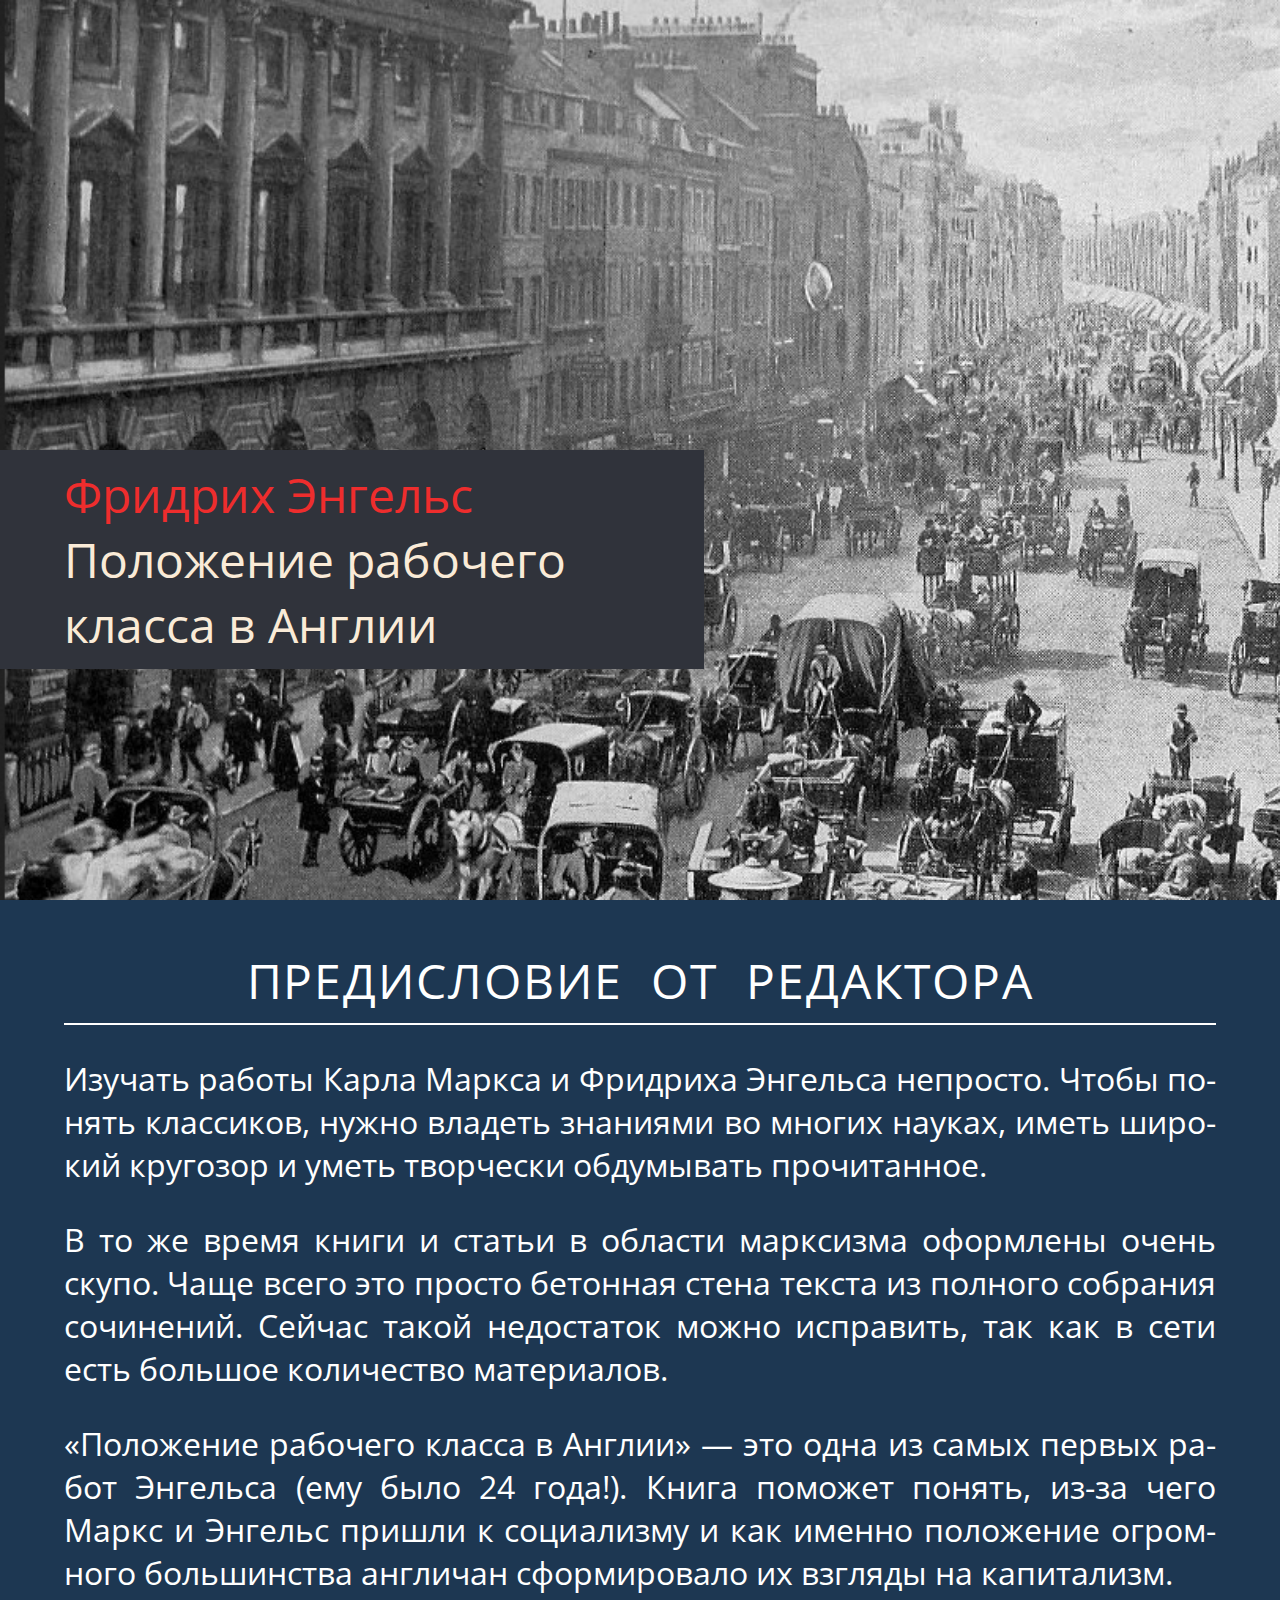
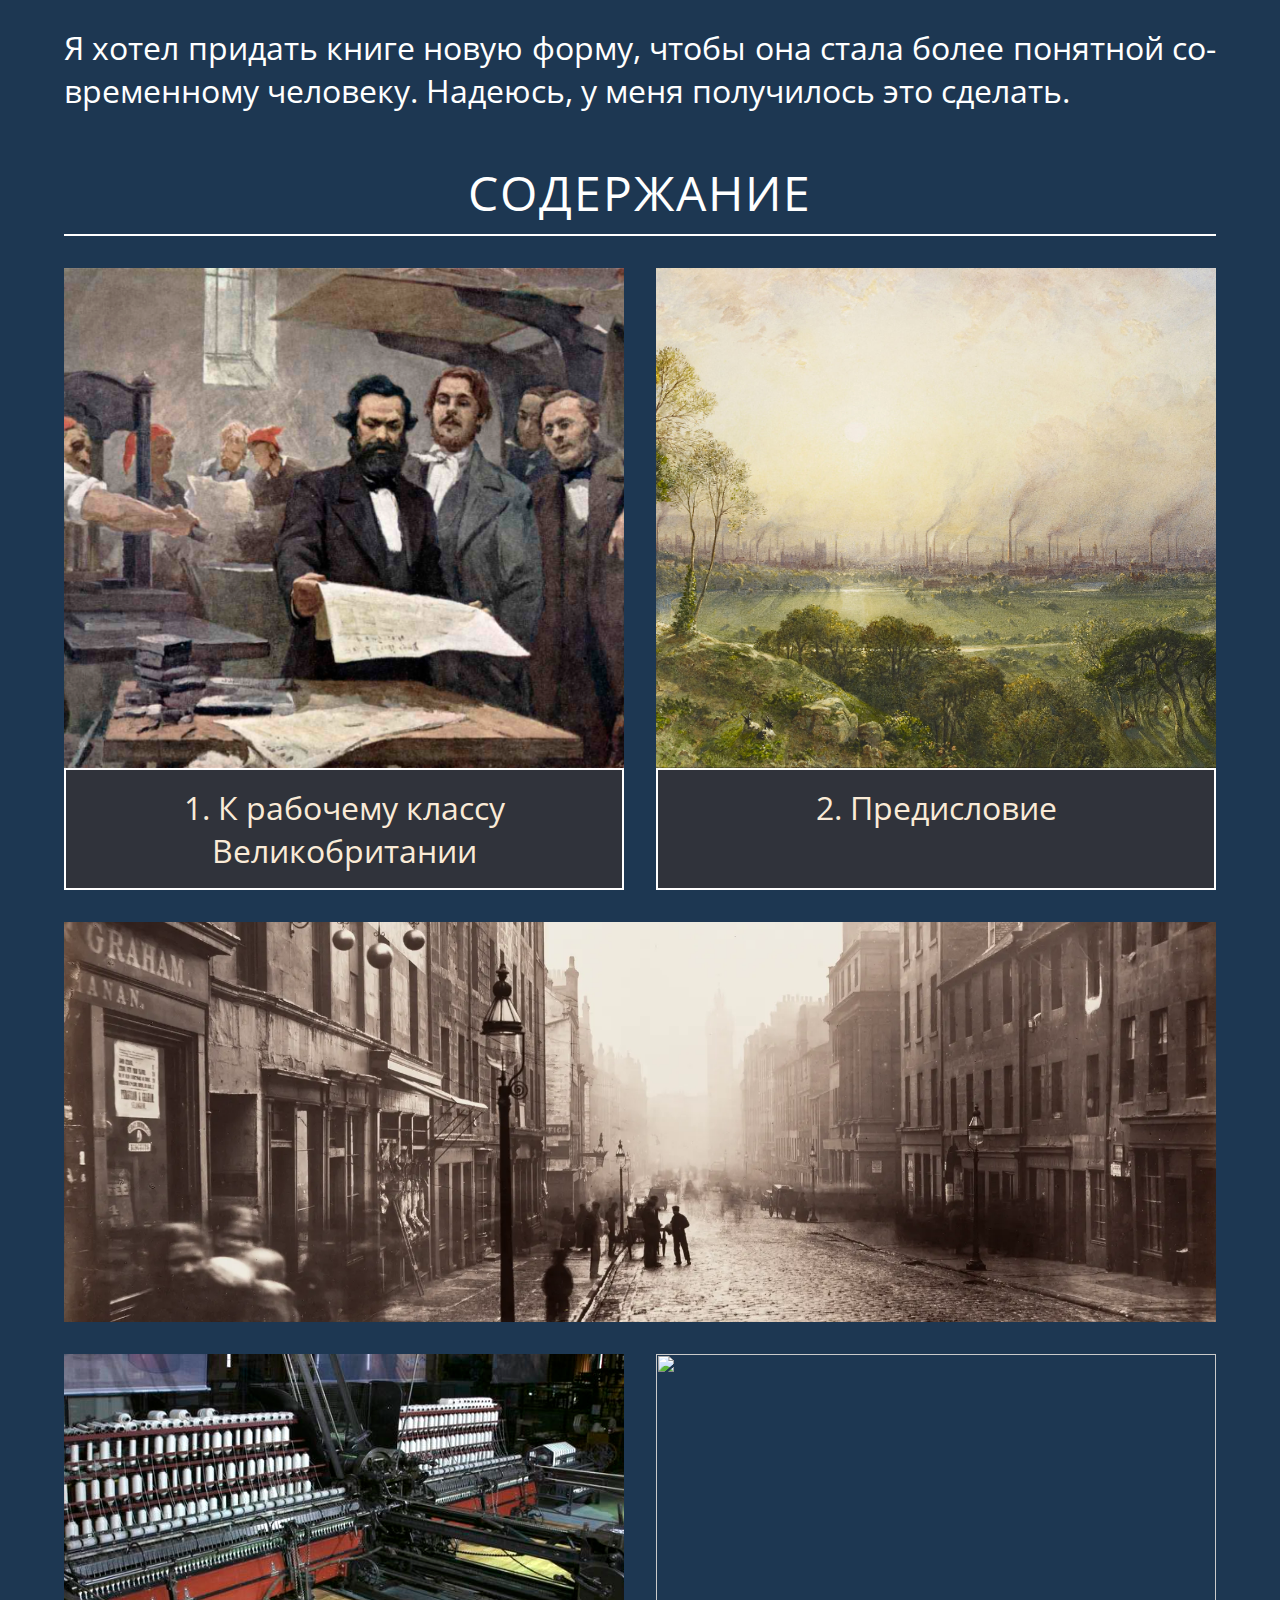
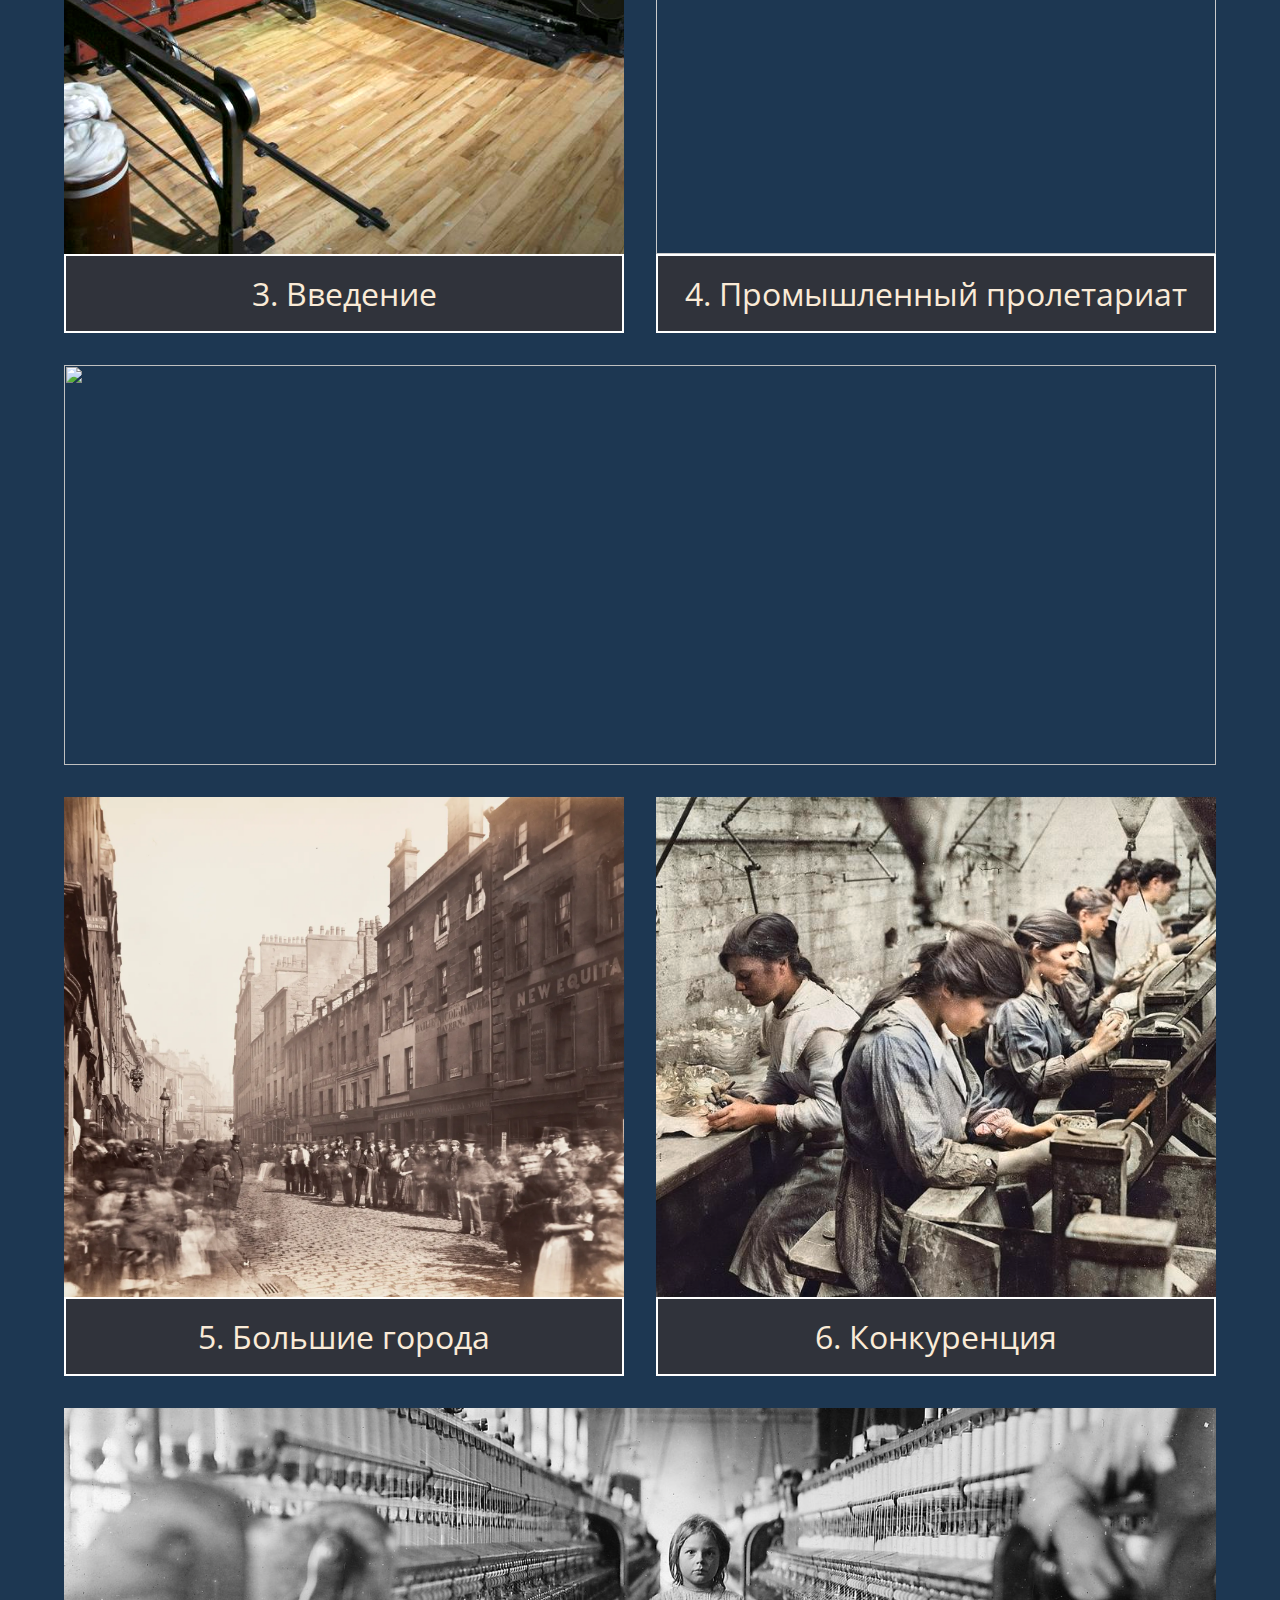
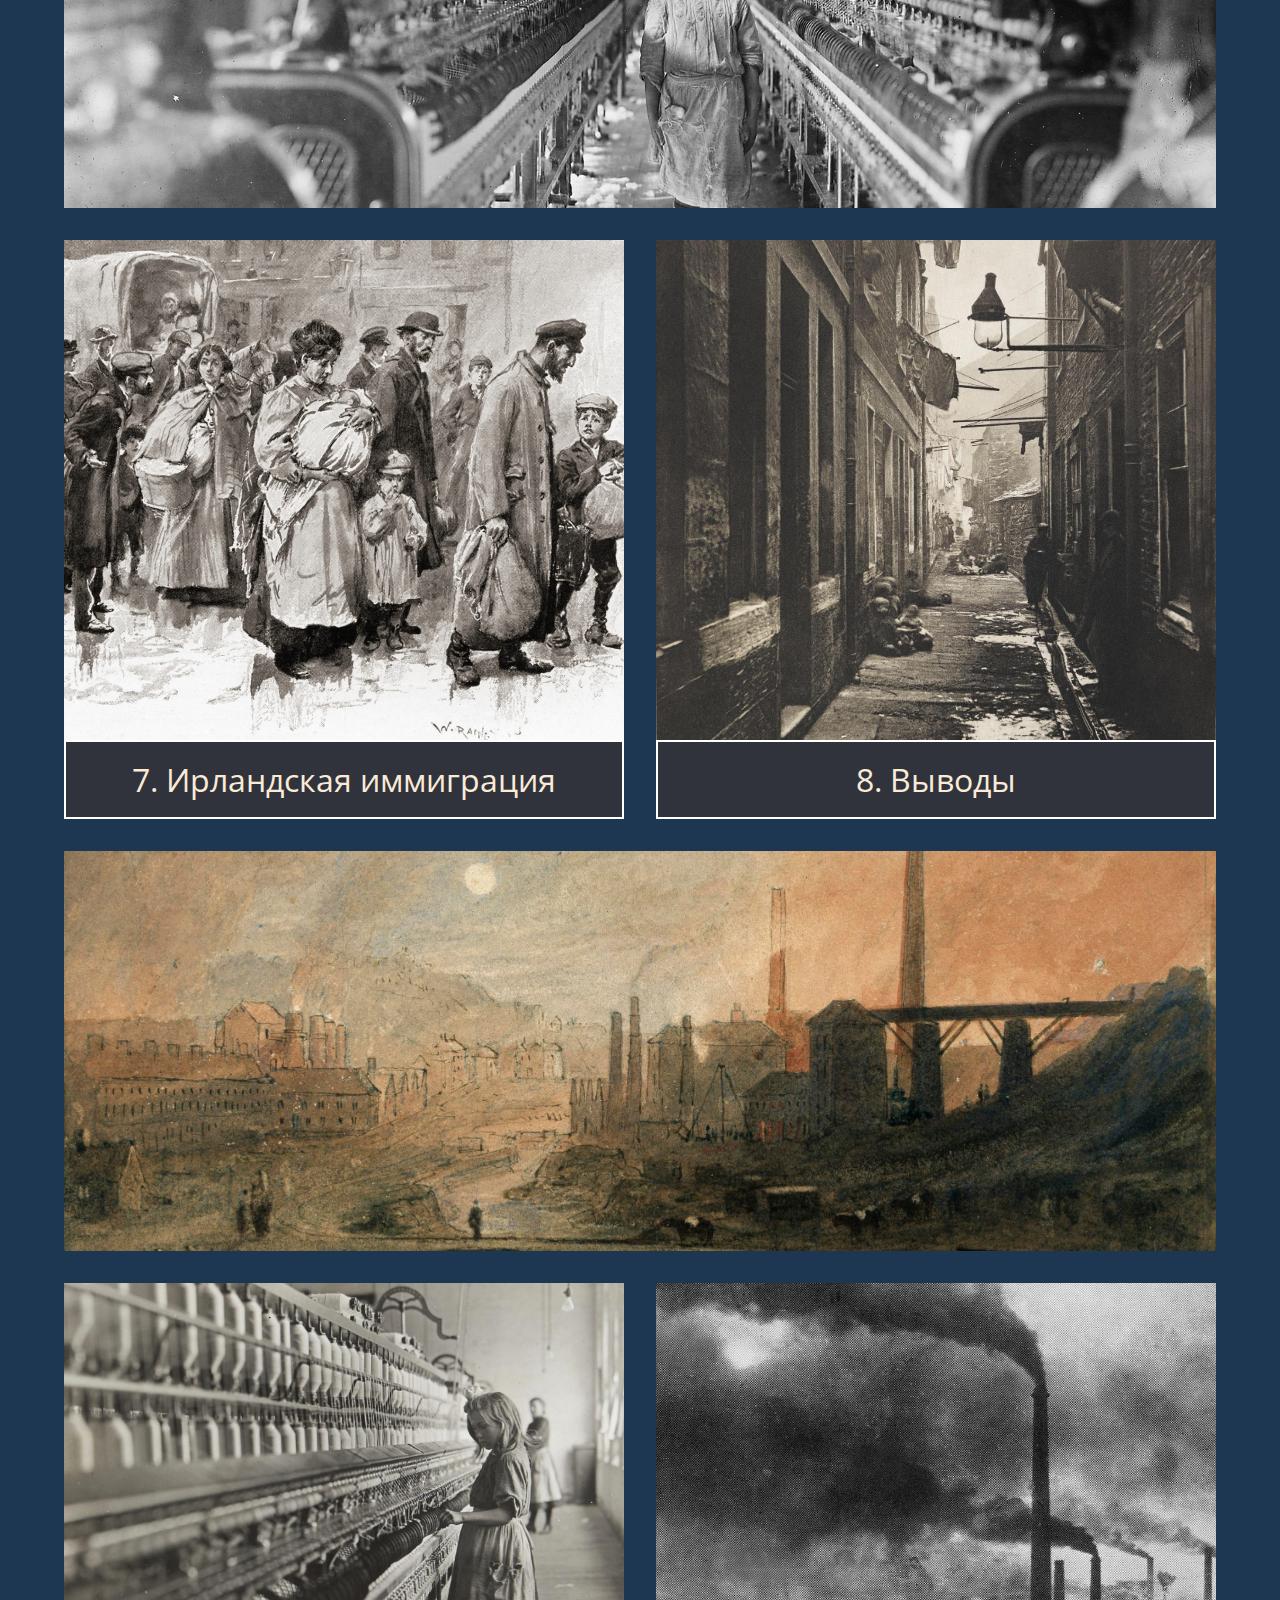
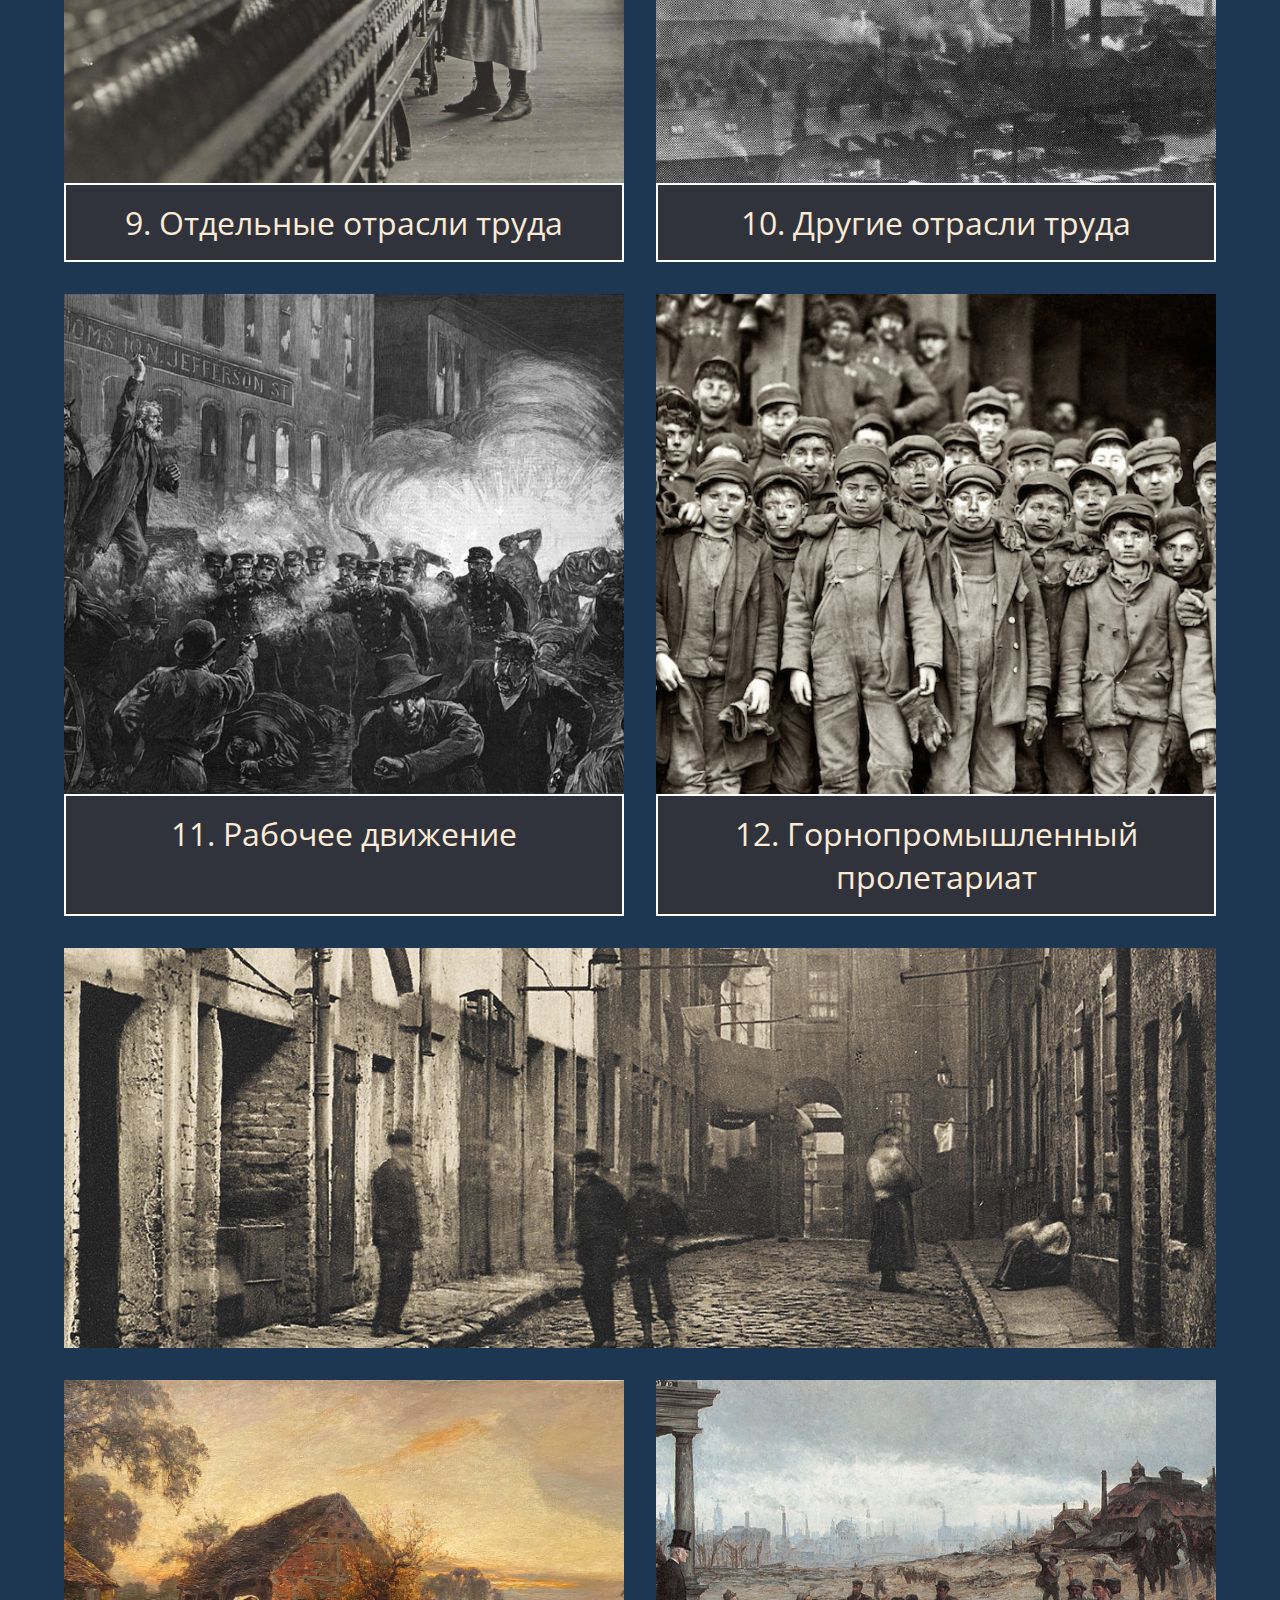
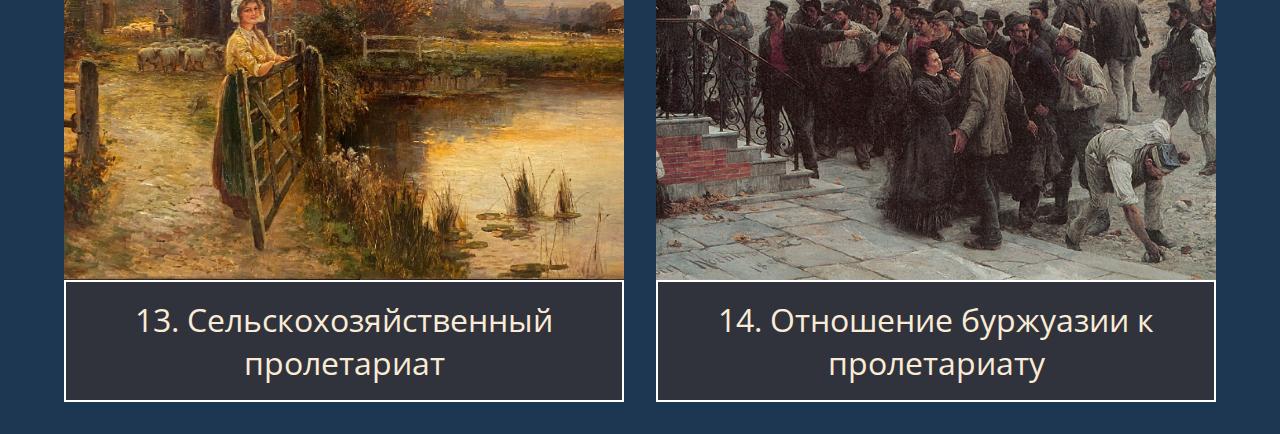
==== commit 76d8a56b: "fixes" ====
--- a/index.html
+++ b/index.html
@@ -21,36 +21,27 @@
     </div>
 </div>
 
-<!-- <div class="foreword">
-    <div class="foreword_header">
-        Предисловие от редактора
-    </div>
-    
-    <div class="foreword_text">
-        123456789
-    </div>
-</div> -->
-
 <div class="border">ПРЕДИСЛОВИЕ ОТ РЕДАКТОРА</div>
 <div class="foreword_text">
 
     <p class="foreword_text_paragraph">
-        Работы Карла Маркса и Фридриха Энгельса непросты по содержанию. Для их освоения требуются 
-        знания во многих науках, широкий кругозор и даже творческое осмысление прочитанного.
-    </p>
-
-    <p class="foreword_text_paragraph">
-        В то же время их книги и статьи оформлены очень скупо. Чаще всего это просто голая стена текста из полного собрания
-        сочинений. В результате чтение превращается в издевательство над головой.
+        Изучать работы Карла Маркса и Фридриха Энгельса непросто. Чтобы понять классиков, нужно владеть 
+        знаниями во многих науках, иметь широкий кругозор и уметь творчески обдумывать прочитанное.
+    </p>
+
+    <p class="foreword_text_paragraph">
+        В то же время книги и статьи в области марксизма оформлены очень скупо. Чаще всего это просто бетонная стена текста из полного собрания
+        сочинений. Сейчас такой недостаток можно исправить, так как в сети есть большое количество материалов.
     </p>
 
     <p class="foreword_text_paragraph">
         «Положение рабочего класса в Англии» — это одна из самых первых работ Энгельса (ему было 24 года!).
-        Книга даёт начальное понимание, каким образом Маркс и Энгельс пришли к своим выводам и почему появилось рабочее движение.
-    </p>
-
-    <p class="foreword_text_paragraph">
-        Поэтому я постарался дать новый вид именно этой книге, чтобы она стала интересной для современного читателя. 
+        Книга поможет понять, из-за чего Маркс и Энгельс пришли к социализму и как именно положение
+        огромного большинства англичан сформировало их взгляды на капитализм.
+    </p>
+
+    <p class="foreword_text_paragraph">
+        Я хотел придать книге новую форму, чтобы она стала более понятной современному человеку. Надеюсь, у меня получилось это сделать. 
     </p>
 </div>
 
@@ -102,7 +93,7 @@
     </a>
 
     <div class="full_box">
-        <img src="pictures/child.jpg" />
+        <img src="pictures/booth_map_2.png" />
     </div>
 
     <a href="chapters/chapter_5.html"  class="content_box">
@@ -125,6 +116,10 @@
             6. Конкуренция
         </div>
     </a>
+
+    <div class="full_box">
+        <img src="pictures/child.jpg" />
+    </div>
 
     <a href="chapters/chapter_7.html"  class="content_box">
         <div class="mini_chapter_image">
--- a/style.css
+++ b/style.css
@@ -19,6 +19,8 @@
 {    
     background-color: #30333B;
     color: antiquewhite;
+
+    /* text-shadow: 0 0 2px black; */
 
     padding-left: 5%;
 
@@ -71,7 +73,7 @@
     flex-flow: column;
     height: 100%;
 
-    transition: filter 0.2s, box-shadow 0.2s;
+    transition: filter 0.2s, box-shadow 0.2s, transform 0.2s;
 }
 
 .content_box:hover
@@ -80,7 +82,7 @@
     /* filter: brightness(50%); */
     filter: brightness(115%);
     box-shadow: 0px 0px 10px #B7B7B7;
-
+    /* transform: scale(1.01); */
 }
 
 .full_box
@@ -108,13 +110,13 @@
     width: 100%;
 }
 
-a:link
+.content_box:link
 {
     color: antiquewhite;
     text-decoration: none;
 }
 
-a:visited
+.content_box:visited
 {
     color: antiquewhite;
     text-decoration: none;
